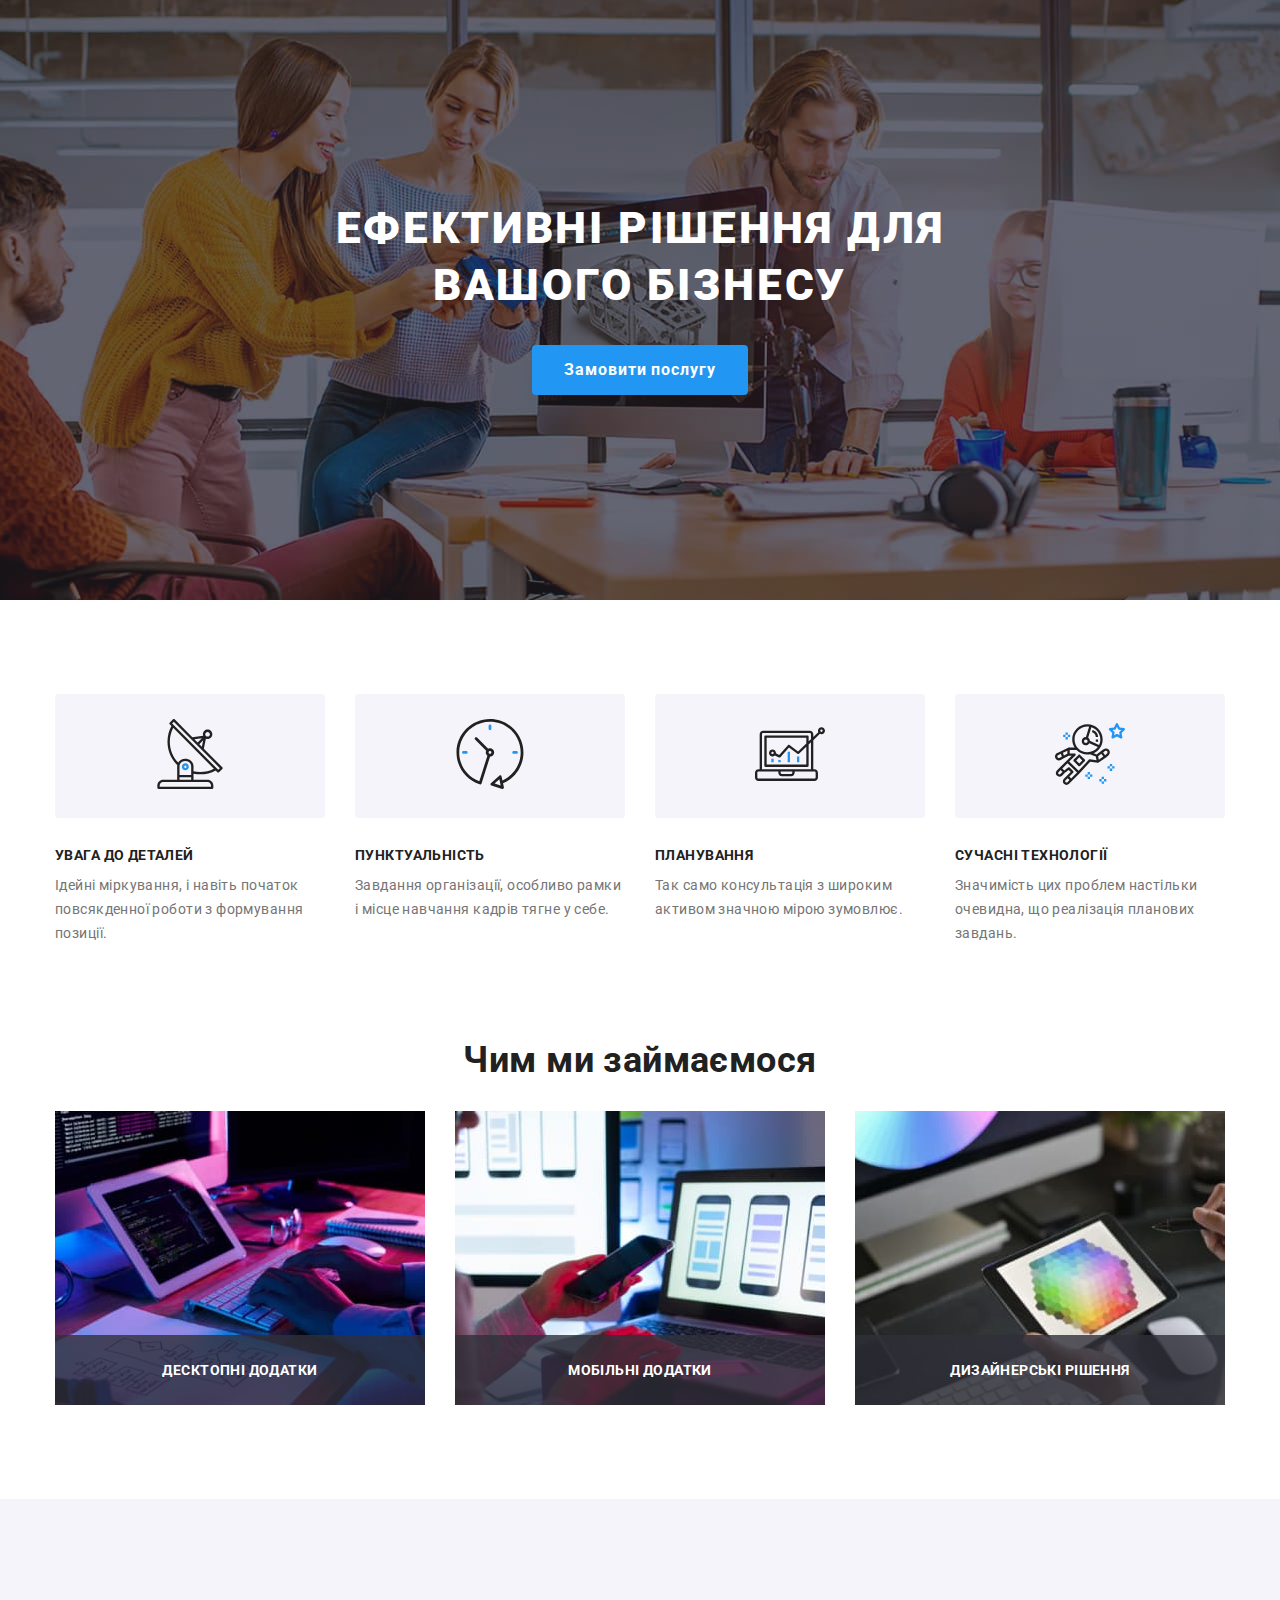
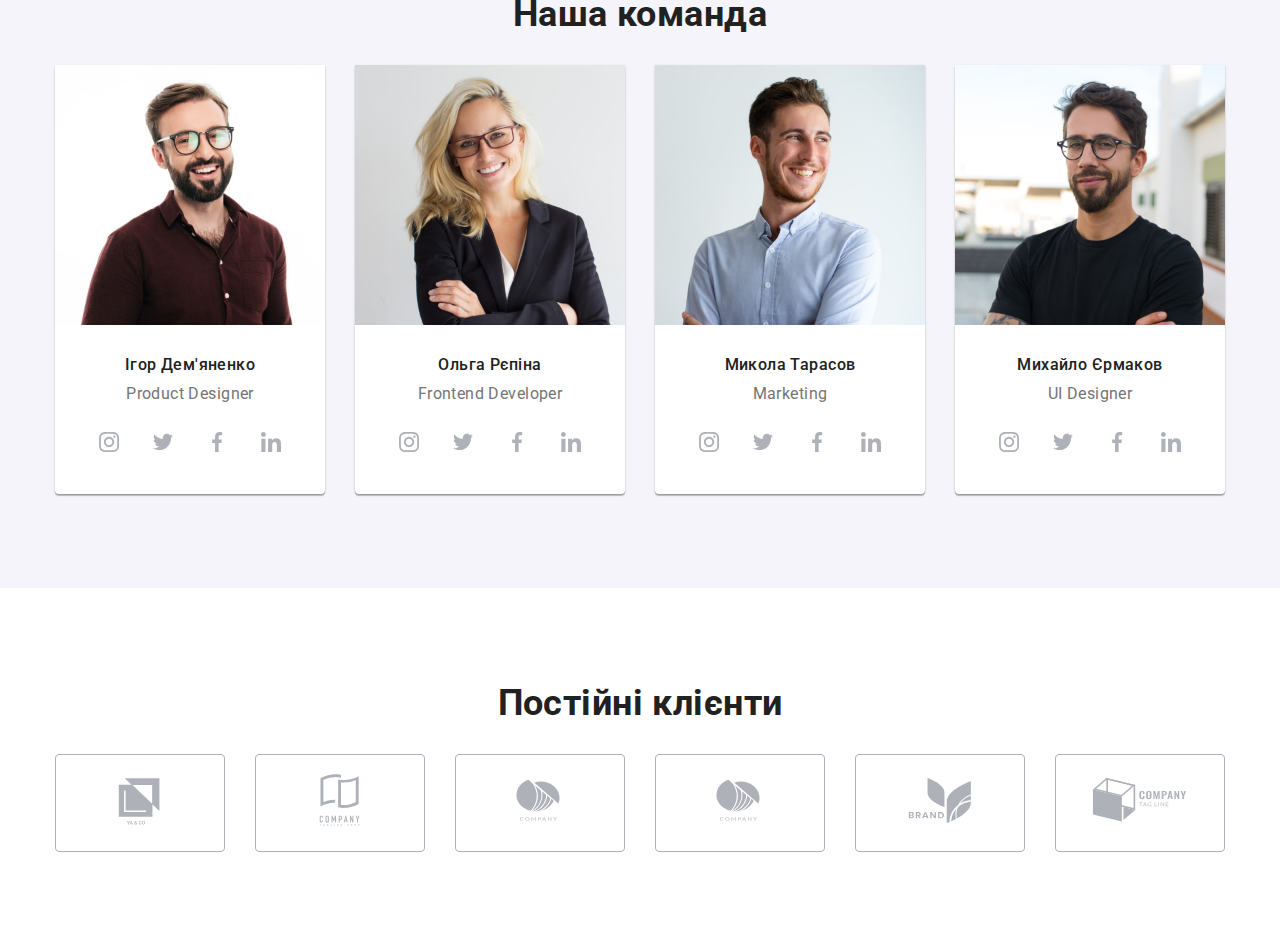
==== index.html @ 55f6d7ec "зробив секції головної сторінки" ====
<!DOCTYPE html>
<html lang="uk">
  <head>
    <link rel="shortcut icon" href="./images/WS.ico" type="image/x-icon" />
    <meta charset="UTF-8" />
    <meta http-equiv="X-UA-Compatible" content="IE=edge" />
    <meta name="viewport" content="width=device-width, initial-scale=1.0" />
    <title>Веб-Студія</title>
    <link rel="preconnect" href="https://fonts.googleapis.com" />
    <link rel="preconnect" href="https://fonts.gstatic.com" crossorigin />
    <link
      href="https://fonts.googleapis.com/css2?family=Raleway:wght@700&family=Roboto:wght@400;500;700;900&display=swap"
      rel="stylesheet"
    />
    <link
      rel="stylesheet"
      href="https://cdnjs.cloudflare.com/ajax/libs/modern-normalize/1.1.0/modern-normalize.min.css"
    />
    <link rel="stylesheet" href="./css/main.min.css" />
  </head>
  <body>
    <!-- Хедер -->
    <!-- <header class="header">
      <div class="container header-container">
        

        <nav class="navigation-wrap">
          <a href="./index.html" class="header__logo"
            >Web<span class="header__studio">Studio</span></a
          >

          <ul class="navigation">
            <li class="navigation__item">
              <a href="./index.html" class="navigation__link navigation__link--current">Студія</a>
            </li>
            <li class="navigation__item">
              <a href="./portfolio.html" class="navigation__link">Портфоліо</a>
            </li>
            <li class="navigation__item">
              <a href="#" class="navigation__link">Контакти</a>
            </li>
          </ul>
        </nav>
        <ul class="contacts">
          <li class="contacts__item">
            <a href="mailto:info@devstudio.com" class="contacts__link"
              ><svg class="contacts__icon" width="16px" height="12px">
                <use href="./images/icons.svg#mail"></use>
              </svg>
              info@devstudio.com</a
            >
          </li>
          <li class="contacts__item">
            <a href="tel:+380961111111" class="contacts__link"
              ><svg class="contacts__icon" width="10px" height="16px">
                <use href="./images/icons.svg#smartphone"></use></svg
              >+38 096 111 11 11</a
            >
          </li>
        </ul>
      </div>
    </header> -->
    <main>
      <!-- Головний герой -->
      <section class="hero">
        <div class="hero__background">
          <h1 class="hero__title">Ефективні рішення для вашого бізнесу</h1>
          <button data-modal-open type="button" class="button">Замовити послугу</button>
        </div>
      </section>
      <!-- особливості -->
      <section class="features section">
        <div class="container">
          <h2 class="visually-hidden">Особливості</h2>
          <ul class="flex features-list list">
            <li class="features-list__item">
              <div class="features-list__icon">
                <svg width="70px" height="70px">
                  <use href="./images/icons.svg#antenna"></use>
                </svg>
              </div>
              <h3 class="features-list__title">Увага до деталей</h3>
              <p class="features-list__text">
                Ідейні міркування, і навіть початок повсякденної роботи з формування позиції.
              </p>
            </li>
            <li class="features-list__item">
              <div class="features-list__icon">
                <svg width="70px" height="70px">
                  <use href="./images/icons.svg#clock"></use>
                </svg>
              </div>
              <h3 class="features-list__title">Пунктуальність</h3>
              <p class="features-list__text">
                Завдання організації, особливо рамки і місце навчання кадрів тягне у себе.
              </p>
            </li>
            <li class="features-list__item">
              <div class="features-list__icon">
                <svg width="70px" height="70px">
                  <use href="./images/icons.svg#diagram"></use>
                </svg>
              </div>
              <h3 class="features-list__title">Планування</h3>
              <p class="features-list__text">
                Так само консультація з широким активом значною мірою зумовлює.
              </p>
            </li>
            <li class="features-list__item">
              <div class="features-list__icon">
                <svg width="70px" height="70px">
                  <use href="./images/icons.svg#astronaut"></use>
                </svg>
              </div>
              <h3 class="features-list__title">Сучасні технології</h3>
              <p class="features-list__text">
                Значимість цих проблем настільки очевидна, що реалізація планових завдань.
              </p>
            </li>
          </ul>
        </div>
      </section>
      <!-- Чим ми займаємось -->
      <section class="projects section">
        <div class="container">
          <h2 class="title">Чим ми займаємося</h2>
          <ul class="flex projects__list">
            <li class="projects__item">
              <div class="projects__overlay">
                <img src="./images/box-1.jpg" alt="Фото десктопного додатку" width="370" />
                <h3 class="projects__specialty">Десктопні додатки</h3>
              </div>
            </li>
            <li class="projects__item">
              <div class="projects__overlay">
                <img src="./images/box-2.jpg" alt="Фото мобільного додатку" width="370" />
                <h3 class="projects__specialty">Мобільні додатки</h3>
              </div>
            </li>
            <li class="projects__item">
              <div class="projects__overlay">
                <img src="./images/box-3.jpg" alt="фото дизайнерского макету" width="370" />
                <h3 class="projects__specialty">Дизайнерські рішення</h3>
              </div>
            </li>
          </ul>
        </div>
      </section>
      <!-- Наша команда -->
      <section class="team section">
        <div class="container">
          <h2 class="title">Наша команда</h2>
          <ul class="flex team-list">
            <li class="team-list__item">
              <img src="./images/img-(1).jpg" alt="Ігор Дем'яненко" width="270" />
              <div class="team-member">
                <h3 class="team-member__name">Ігор Дем'яненко</h3>
                <p lang="en" class="team-member__career">Product Designer</p>
                <ul class="social-networks list">
                  <li class="social-networks__item">
                    <a
                      href="https://www.instagram.com/"
                      target="_blank"
                      rel="noopener noreferer nofollow"
                      class="social-network__link"
                      aria-label="Інстаграм"
                      ><svg width="20px" height="20px" class="social-network__icon">
                        <use href="./images/icons.svg#instagram"></use></svg
                    ></a>
                  </li>
                  <li class="social-networks__item">
                    <a
                      href="https://twitter.com/"
                      target="_blank"
                      rel="noopener noreferer nofollow"
                      class="social-network__link"
                      aria-label="Фейсбук"
                      ><svg width="20px" height="20px" class="social-network__icon">
                        <use href="./images/icons.svg#twitter"></use></svg
                    ></a>
                  </li>
                  <li class="social-networks__item">
                    <a
                      href="https://www.facebook.com/"
                      target="_blank"
                      rel="noopener noreferer nofollow"
                      class="social-network__link"
                      aria-label="Твітер"
                      ><svg width="20px" height="20px" class="social-network__icon">
                        <use href="./images/icons.svg#facebook"></use></svg
                    ></a>
                  </li>
                  <li class="social-networks__item">
                    <a
                      href="https://www.linkedin.com/"
                      target="_blank"
                      rel="noopener noreferer nofollow"
                      class="social-network__link"
                      aria-label="Лінкедін"
                      ><svg width="20px" height="20px" class="social-network__icon">
                        <use href="./images/icons.svg#linkedin"></use></svg
                    ></a>
                  </li>
                </ul>
              </div>
            </li>
            <li class="team-list__item">
              <img src="./images/img-(2).jpg" alt="Ольга Рєпіна" width="270" />
              <div class="team-member">
                <h3 class="team-member__name">Ольга Рєпіна</h3>
                <p lang="en" class="team-member__career">Frontend Developer</p>
                <ul class="social-networks list">
                  <li class="social-networks__item">
                    <a
                      href="https://www.instagram.com/"
                      target="_blank"
                      rel="noopener noreferer nofollow"
                      class="social-network__link"
                      aria-label="Інстаграм"
                      ><svg width="20px" height="20px" class="social-network__icon">
                        <use href="./images/icons.svg#instagram"></use></svg
                    ></a>
                  </li>
                  <li class="social-networks__item">
                    <a
                      href="https://twitter.com/"
                      target="_blank"
                      rel="noopener noreferer nofollow"
                      class="social-network__link"
                      aria-label="Фейсбук"
                      ><svg width="20px" height="20px" class="social-network__icon">
                        <use href="./images/icons.svg#twitter"></use></svg
                    ></a>
                  </li>
                  <li class="social-networks__item">
                    <a
                      href="https://www.facebook.com/"
                      target="_blank"
                      rel="noopener noreferer nofollow"
                      class="social-network__link"
                      aria-label="Твітер"
                      ><svg width="20px" height="20px" class="social-network__icon">
                        <use href="./images/icons.svg#facebook"></use></svg
                    ></a>
                  </li>
                  <li class="social-networks__item">
                    <a
                      href="https://www.linkedin.com/"
                      target="_blank"
                      rel="noopener noreferer nofollow"
                      class="social-network__link"
                      aria-label="Лінкедін"
                      ><svg width="20px" height="20px" class="social-network__icon">
                        <use href="./images/icons.svg#linkedin"></use></svg
                    ></a>
                  </li>
                </ul>
              </div>
            </li>
            <li class="team-list__item">
              <img src="./images/img-(3).jpg" alt="Микола Тарасов" width="270" />
              <div class="team-member">
                <h3 class="team-member__name">Микола Тарасов</h3>
                <p lang="en" class="team-member__career">Marketing</p>
                <ul class="social-networks list">
                  <li class="social-networks__item">
                    <a
                      href="https://www.instagram.com/"
                      target="_blank"
                      rel="noopener noreferer nofollow"
                      class="social-network__link"
                      aria-label="Інстаграм"
                      ><svg width="20px" height="20px" class="social-network__icon">
                        <use href="./images/icons.svg#instagram"></use></svg
                    ></a>
                  </li>
                  <li class="social-networks__item">
                    <a
                      href="https://twitter.com/"
                      target="_blank"
                      rel="noopener noreferer nofollow"
                      class="social-network__link"
                      aria-label="Фейсбук"
                      ><svg width="20px" height="20px" class="social-network__icon">
                        <use href="./images/icons.svg#twitter"></use></svg
                    ></a>
                  </li>
                  <li class="social-networks__item">
                    <a
                      href="https://www.facebook.com/"
                      target="_blank"
                      rel="noopener noreferer nofollow"
                      class="social-network__link"
                      aria-label="Твітер"
                      ><svg width="20px" height="20px" class="social-network__icon">
                        <use href="./images/icons.svg#facebook"></use></svg
                    ></a>
                  </li>
                  <li class="social-networks__item">
                    <a
                      href="https://www.linkedin.com/"
                      target="_blank"
                      rel="noopener noreferer nofollow"
                      class="social-network__link"
                      aria-label="Лінкедін"
                      ><svg width="20px" height="20px" class="social-network__icon">
                        <use href="./images/icons.svg#linkedin"></use></svg
                    ></a>
                  </li>
                </ul>
              </div>
            </li>

            <li class="team-list__item">
              <img src="./images/img-(4).jpg" alt="Михайло Єрмаков" width="270" />
              <div class="team-member">
                <h3 class="team-member__name">Михайло Єрмаков</h3>
                <p lang="en" class="team-member__career">UI Designer</p>
                <ul class="social-networks list">
                  <li class="social-networks__item">
                    <a
                      href="https://www.instagram.com/"
                      target="_blank"
                      rel="noopener noreferer nofollow"
                      class="social-network__link"
                      aria-label="Інстаграм"
                      ><svg width="20px" height="20px" class="social-network__icon">
                        <use href="./images/icons.svg#instagram"></use></svg
                    ></a>
                  </li>
                  <li class="social-networks__item">
                    <a
                      href="https://twitter.com/"
                      target="_blank"
                      rel="noopener noreferer nofollow"
                      class="social-network__link"
                      aria-label="Фейсбук"
                      ><svg width="20px" height="20px" class="social-network__icon">
                        <use href="./images/icons.svg#twitter"></use></svg
                    ></a>
                  </li>
                  <li class="social-networks__item">
                    <a
                      href="https://www.facebook.com/"
                      target="_blank"
                      rel="noopener noreferer nofollow"
                      class="social-network__link"
                      aria-label="Твітер"
                      ><svg width="20px" height="20px" class="social-network__icon">
                        <use href="./images/icons.svg#facebook"></use></svg
                    ></a>
                  </li>
                  <li class="social-networks__item">
                    <a
                      href="https://www.linkedin.com/"
                      target="_blank"
                      rel="noopener noreferer nofollow"
                      class="social-network__link"
                      aria-label="Лінкедін"
                      ><svg width="20px" height="20px" class="social-network__icon">
                        <use href="./images/icons.svg#linkedin"></use></svg
                    ></a>
                  </li>
                </ul>
              </div>
            </li>
          </ul>
        </div>
      </section>
      <!-- Секція наші клієнти -->
      <section class="clients section">
        <div class="container">
          <h2 class="title">Постійні клієнти</h2>
          <ul class="flex clients-list">
            <li class="clients__item">
              <a href="#" class="clients__link link" aria-label="Перший клієнт"
                ><svg width="106px" height="60px" class="clients__icon">
                  <use href="./images/icons.svg#client-1"></use></svg
              ></a>
            </li>
            <li class="clients__item">
              <a href="#" class="clients__link link" aria-label="Другий клієнт"
                ><svg width="106px" height="60px" class="clients__icon">
                  <use href="./images/icons.svg#client-2"></use></svg
              ></a>
            </li>
            <li class="clients__item">
              <a href="#" class="clients__link link" aria-label="Третій клієнт"
                ><svg width="106px" height="60px" class="clients__icon">
                  <use href="./images/icons.svg#client-3"></use></svg
              ></a>
            </li>
            <li class="clients__item">
              <a href="#" class="clients__link link" aria-label="Четвертий клієнт"
                ><svg width="106px" height="60px" class="clients__icon">
                  <use href="./images/icons.svg#client-4"></use></svg
              ></a>
            </li>
            <li class="clients__item">
              <a href="#" class="clients__link link" aria-label="Пятий клієнт"
                ><svg width="106px" height="60px" class="clients__icon">
                  <use href="./images/icons.svg#client-5"></use></svg
              ></a>
            </li>
            <li class="clients__item">
              <a href="#" class="clients__link link" aria-label="Шостий клієнт"
                ><svg width="106px" height="60px" class="clients__icon">
                  <use href="./images/icons.svg#client-6"></use></svg
              ></a>
            </li>
          </ul>
        </div>
      </section>
    </main>
    <!-- футер -->
    <!-- <footer class="footer">
      <div class="container footer-flex">
        <div class="footer-adress">
          <a href="./index.html" class="footer__logo"
            >Web<span class="footer__studio">Studio</span></a
          >

          <address>
            <ul class="list adress-list">
              <li class="adress-list__item">
                <a
                  href="https://goo.gl/maps/QG7MwGae88U18GsL8"
                  target="_blank"
                  rel="noopener noreferer nofollow"
                  class="adress-list__link adress-list__adress"
                  >м. Київ, пр-т Лесі Українки, 26
                </a>
              </li>
              <li class="adress-list__item">
                <a href="mailto:info@devstudio.com" class="adress-list__link">info@devstudio.com</a>
              </li>
              <li class="adress-list__item">
                <a href="tel:+380961111111" class="adress-list__link">+38 096 111 11 11</a>
              </li>
            </ul>
          </address>
        </div>
        <div class="footer-social-links">
          <h2 class="join">приєднуйтесь</h2>
          <ul class="social-networks list">
            <li class="social-networks__item footer-network">
              <a
                href="https://www.instagram.com/"
                target="_blank"
                rel="noopener noreferer nofollow"
                class="social-network__link social-network__link--footer"
                aria-label="Інстаграм"
                ><svg width="20px" height="20px" class="social-network__icon">
                  <use href="./images/icons.svg#instagram"></use></svg
              ></a>
            </li>
            <li class="social-networks__item footer-network">
              <a
                href="https://twitter.com/"
                target="_blank"
                rel="noopener noreferer nofollow"
                class="social-network__link social-network__link--footer"
                aria-label="Твітер"
                ><svg width="20px" height="20px" class="social-network__icon">
                  <use href="./images/icons.svg#twitter"></use></svg
              ></a>
            </li>
            <li class="social-networks__item footer-network">
              <a
                href="https://www.facebook.com/"
                target="_blank"
                rel="noopener noreferer nofollow"
                class="social-network__link social-network__link--footer"
                aria-label="Фейсбук"
                ><svg width="20px" height="20px" class="social-network__icon">
                  <use href="./images/icons.svg#facebook"></use></svg
              ></a>
            </li>
            <li class="social-networks__item footer-network">
              <a
                href="https://www.linkedin.com/"
                target="_blank"
                rel="noopener noreferer nofollow"
                class="social-network__link social-network__link--footer"
                aria-label="Лінкедін"
                ><svg width="20px" height="20px" class="social-network__icon">
                  <use href="./images/icons.svg#linkedin"></use></svg
              ></a>
            </li>
          </ul>
        </div>
        <div class="subscribe">
          <form>
            <div class="subsctibe__wrap">
              <label class="subscribe__label">
                <span class="subscribe__title">Підпишіться на розсилку</span>

                <input
                  class="subscribe__input"
                  type="email"
                  name="subscribe"
                  placeholder="E-mail"
                />
              </label>
              <button type="submit" class="subscribe__button">Підписатися</button>
            </div>
          </form>
        </div>
      </div>
    </footer> -->
    <!-- модальне вікно -->
    <div data-modal class="backdrop is-hidden">
      <div class="modal">
        <button data-modal-close class="modal-close">
          <svg width="18" height="18" class="modal-close__icon">
            <use href="./images/icons.svg#close"></use>
          </svg>
        </button>
        <form class="js-speaker-form form">
          <h2 class="form-title">Залиште свої дані, ми вам передзвонимо</h2>
          <div class="form-field">
            <input class="form-input" type="text" name="user-name" id="name" required />
            <label for="name" class="form-label">Ім'я</label>
            <svg width="18" height="18" class="form-icon">
              <use href="./images/icons.svg#user"></use>
            </svg>
          </div>

          <div class="form-field">
            <input class="form-input" type="tel" name="tel" id="tel" required />
            <label for="tel" class="form-label">Телефон</label>

            <svg class="form-icon" width="18" height="18">
              <use href="./images/icons.svg#phone"></use>
            </svg>
          </div>
          <div class="form-field">
            <input class="form-input" type="email" name="email" id="email" required />
            <label for="email" class="form-label">Пошта</label>
            <svg class="form-icon" width="18" height="18">
              <use href="./images/icons.svg#email"></use>
            </svg>
          </div>
          <div class="form-field">
            <textarea
              class="form-textarea"
              name="comment"
              id="comment"
              placeholder="Введіть текст"
            ></textarea>
            <label for="comment" class="form-label">Коментар</label>
          </div>
          <div class="policy-field">
            <label class="form-policy__label">
              <input
                class="form-checkbox"
                type="checkbox"
                name="policy"
                checked="checked"
                required
              />
              <span class="form-policy__icon"></span>
              <span class="form-policy__text">Погоджуюся з розсилкою та приймаю&nbsp;</span>

              <a class="form-policy__link" href="#">Умови договору</a>
            </label>
          </div>

          <button type="submit" class="form-button">Відправити</button>
        </form>
      </div>
    </div>
    <script src="./js/modal.js"></script>
    <script src="./js/body-padding.js"></script>
    <script src="./js/speaker-form.js"></script>
  </body>
</html>
---- css/main.min.css ----
:root{--main-bcg-color: #ffffff;--main-text-color: #757575;--title-color: #212121;--hero-title: #ffffff;--logo-web-color: #2196f3;--studio-header: #000000;--studio-footer: #ffffff;--button-text-color: #ffffff;--adress-text-color: #ffffff;--contacts-text-color: rgba(255, 255, 255, 0.6);--hero-bcg: #2f303a;--features-bcg: #f5f4fa;--progects-title-bgc-color: rgba(47, 48, 58, 0.8);--team-bcg: #f5f4fa;--hover-color: #2196f3;--button-bcg: #2196f3;--button-hover: #188ce8;--border-color: #ececec;--card-border: #eeeeee;--social-network-color: #afb1b8;--icons-color: #afb1b8;--default-transition: cubic-bezier(0.4, 0, 0.2, 1)}.portfolio,.filter,.adress-list,.clients-list,.social-networks,.contacts,.navigation,.flex{list-style:none;padding:0;margin:0}.portfolio__link,.adress-list__link,.footer__logo,.clients__link,.form-policy__link,.social-network__link,.contacts__link,.navigation__link,.header__logo{text-decoration:none}.footer__logo,.header__logo{font-family:"Raleway",sans-serif;font-weight:700;font-size:26px;color:var(--logo-web-color)}body{font-family:"Roboto",sans-serif;color:var(--main-text-color);font-size:14px;line-height:1.14;letter-spacing:.03em;background-color:var(--main-bcg-color)}img{display:block;max-width:100%;max-width:100%;height:auto;margin:0 auto}.visually-hidden{position:absolute;white-space:nowrap;width:1px;height:1px;overflow:hidden;border:0;padding:0;clip:rect(0 0 0 0);clip-path:inset(50%);margin:-1px}.flex{display:flex;flex-wrap:wrap}.title{margin-top:0;margin-bottom:30px;color:var(--title-color);font-size:28px;line-height:1.1785714286;text-align:center}@media screen and (min-width: 1200px){.title{font-size:36px;line-height:1.1666666667}}.section{padding-top:60px;padding-bottom:60px}@media screen and (min-width: 1200px){.section{padding-top:94px;padding-bottom:94px}}.container{width:100%;margin:0 auto;padding:0 15px}@media screen and (min-width: 480px){.container{width:480px}}@media screen and (min-width: 768px){.container{width:768px}}@media screen and (min-width: 1200px){.container{width:1200px}}.header{position:fixed;z-index:2;width:100%;top:0;left:0;background-color:var(--main-bcg-color);border-bottom:1px solid var(--border-color)}.header-container{display:flex;align-items:flex-start}.header__logo{padding-top:24px;padding-bottom:25px}.header__studio{color:var(--studio-header)}.navigation-wrap{display:flex}.navigation{display:flex;margin-left:92px}.navigation__item+.navigation__item{margin-left:50px}.navigation__link{display:block;padding-top:32px;padding-bottom:32px;padding-right:4px;padding-left:4px;font-weight:500;letter-spacing:.02em;color:var(--title-color);transition:color 250ms var(--default-transition)}.navigation__link:hover,.navigation__link:focus{color:var(--hover-color)}.navigation__link--current{position:relative}.navigation__link--current::after{position:absolute;content:"";bottom:-1px;left:0;width:100%;height:4px;background:var(--hover-color);border-radius:2px}.contacts{display:flex;align-items:center;margin-left:auto}.contacts__item+.contacts__item{margin-left:50px}.contacts__link{display:flex;padding-top:32px;padding-bottom:32px;align-items:center;font-weight:500;letter-spacing:.02em;color:var(--main-text-color);transition:color 250ms var(--default-transition)}.contacts__link:hover,.contacts__link:focus{color:var(--hover-color)}.contacts__icon{margin-right:10px;fill:currentColor}.button,.subscribe__button,.form-button{display:flex;display:inline-block;align-items:center;width:200px;height:50px;margin:0 auto;padding:0;border-radius:4px;border:0px;cursor:pointer;font-family:inherit;font-weight:700;font-size:16px;line-height:1.875;letter-spacing:.06em;background:var(--button-bcg);color:var(--button-text-color);transition:background-color 250ms var(--default-transition)}.button:hover,.subscribe__button:hover,.form-button:hover,.button:focus,.subscribe__button:focus,.form-button:focus{background-color:var(--button-hover)}@media screen and (min-width: 1200px){.button,.subscribe__button,.form-button{width:216px}}.social-networks{display:flex;align-items:center;justify-content:center}.social-networks__item{border-radius:50%}.social-networks__item+.social-networks__item{margin-left:10px}.social-network__link{display:block;width:44px;height:44px;padding:12px;border-radius:50%;color:var(--icons-color);transition:color 250ms var(--default-transition),background-color 250ms var(--default-transition)}.social-network__icon{fill:currentColor}.social-network__link:hover,.social-network__link:focus{color:var(--button-text-color);background-color:var(--hover-color)}.backdrop{position:fixed;top:0;left:0;width:100%;height:100%;z-index:2;background:linear-gradient(rgba(47, 48, 58, 0.4), rgba(47, 48, 58, 0.4));opacity:1;transition:opacity 1000ms var(--default-transition)}.backdrop.is-hidden{opacity:0;pointer-events:none}.backdrop.is-hidden .modal{opacity:0;transform:translate(-50%, -50%) scale(0.6) rotateY(180deg)}.modal{position:absolute;top:50%;left:50%;max-width:528px;width:100%;max-height:581px;height:100%;background-color:var(--main-bcg-color);box-shadow:0px 1px 3px rgba(0,0,0,.12),0px 1px 1px rgba(0,0,0,.14),0px 2px 1px rgba(0,0,0,.2);border-radius:4px;transform:translate(-50%, -50%) scale(1) rotateY(0);transition:opacity 2000ms var(--default-transition),transform 1000ms var(--default-transition)}.modal-close{position:absolute;cursor:pointer;top:8px;right:8px;width:30px;height:30px;padding:6px;display:flex;flex-direction:row;align-items:center;justify-content:center;background-color:var(--main-bcg-color);border:1px solid rgba(0,0,0,.1);border-radius:50%;transition:fill 250ms var(--default-transition),border-color 250ms var(--default-transition)}.modal-close:hover,.modal-close:focus{border-color:var(--hover-color);fill:var(--hover-color)}.modal-close__icon{margin-top:1px}.form{max-width:528px;width:100%;height:581px;background-color:#fff;margin-right:auto;margin-left:auto;padding:40px;border-radius:4px}.form-title{margin:0;margin-bottom:12px;font-weight:700;font-size:20px;line-height:1.15;text-align:center;letter-spacing:.03em;color:#212121}.form-field,.form-label{font-size:12px;line-height:1.1666666667;letter-spacing:.01em}.form-field{position:relative;display:flex;flex-direction:column-reverse;justify-content:flex-start;align-items:flex-start}.form-input{width:100%;height:40px;margin:0;padding:12px 42px;font-size:14px;outline:none;margin-top:4px;margin-bottom:10px;border:1px solid rgba(33,33,33,.2);border-radius:4px;transition:border-color 250ms var(--default-transition)}.form-textarea:focus,.form-input:focus{border:1px solid var(--hover-color)}.form-input:focus-within{border:1px solid var(--hover-color)}.form-input:focus~.form-icon{fill:var(--hover-color)}.form-icon{position:absolute;top:29px;left:12px;color:var(--title-color);fill:currentColor;transition:fill 250ms var(--default-transition)}.form-textarea{width:100%;height:120px;padding:12px 16px;margin-top:4px;margin-bottom:20px;resize:none;font-size:12px;line-height:1.1666666667;letter-spacing:.01em;outline:none;border:1px solid rgba(33,33,33,.2);border-radius:4px;transition:border-color 250ms var(--default-transition)}.form-textarea::-webkit-input-placeholder{margin:0;font-size:12px;line-height:1.1666666667;letter-spacing:.01em;color:rgba(117,117,117,.5)}.form-checkbox{appearance:none}.form-policy__text{font-size:14px;line-height:1.7142857143;letter-spacing:.03em}.form-policy__icon{display:inline-block;position:relative;top:2px;width:16px;height:15px;margin-right:7px;border-radius:2px;border:2px solid var(--title-color);transition:background-color 250ms var(--default-transition),border-color 250ms var(--default-transition),background-image 250ms var(--default-transition)}.form-checkbox:checked+.form-policy__icon{display:inline-block;width:16px;height:15px;border-color:var(--hover-color);background-color:var(--hover-color);background-image:url("../images/check.svg");background-size:contain;background-origin:border-box}.form-policy__link{font-size:14px;line-height:1.7142857143;letter-spacing:.03em;text-decoration-line:underline;color:#2196f3}.form-button{margin-top:30px;display:block;margin-right:auto;margin-left:auto;width:200px}.hero{text-align:center;background-color:var(--hero-bcg)}.hero__background{min-width:480px;width:100%;max-width:768px;height:400px;margin:0 auto;padding:118px 0;background-image:linear-gradient(rgba(47, 48, 58, 0.4), rgba(47, 48, 58, 0.4)),url("../images/bcg.jpg");background-size:cover;background-position:center;background-repeat:no-repeat}@media screen and (min-width: 768px){.hero__background{min-width:768px;max-width:1200px}}@media screen and (min-width: 1200px){.hero__background{min-width:1200px;max-width:1600px;height:600px;padding:200px 0}}.hero__title{max-width:360px;font-weight:900;font-size:26px;line-height:1.6153846154;letter-spacing:.06em;text-transform:uppercase;margin:0 auto;margin-bottom:30px;color:var(--hero-title)}@media screen and (min-width: 1200px){.hero__title{font-size:44px;line-height:1.3043478261;max-width:696px}}.features-list{gap:30px}.features-list__item{width:100%}@media screen and (min-width: 768px){.features-list__item{width:calc((100% - 30px)/2)}}@media screen and (min-width: 1200px){.features-list__item{width:calc((100% - 90px)/4)}}.features-list__icon{fill:var(--title-color);padding:25px 100px;margin-bottom:30px;background-color:var(--features-bcg);border-radius:4px}.features-list__title{margin-top:0;margin-bottom:10px;color:var(--title-color);font-size:14px;text-transform:uppercase}.features-list__text{margin-top:0;margin-bottom:0;line-height:1.7}.projects{padding-top:0;display:none}@media screen and (min-width: 1200px){.projects{display:block}}.projects__overlay{position:relative;z-index:1}.projects__specialty{position:absolute;left:0;bottom:0;width:100%;font-size:14px;line-height:1.1428571429;margin:0;padding:27px 0;text-align:center;letter-spacing:.03em;text-transform:uppercase;color:var(--hero-title);background-color:var(--progects-title-bgc-color)}.projects__item{width:calc((100% - 60px)/3)}.projects__item+.projects__item{margin-left:30px}.team{background-color:var(--team-bcg)}.team-list{gap:30px}.team-list__item{text-align:center;background-color:var(--main-bcg-color);box-shadow:0px 1px 3px rgba(0,0,0,.12),0px 1px 1px rgba(0,0,0,.14),0px 2px 1px rgba(0,0,0,.2);border-radius:0px 0px 4px 4px;width:100%}@media screen and (min-width: 768px){.team-list__item{width:calc((100% - 30px)/2)}}@media screen and (min-width: 1200px){.team-list__item{width:calc((100% - 90px)/4)}}.team-member{padding:30px 10px}.team-member__name{margin-top:0;margin-bottom:10px;color:var(--title-color);font-weight:500;font-size:16px;line-height:1.2}.team-member__career{font-size:16px;line-height:1.2;margin-top:0;margin-bottom:16px}.clients-list{justify-content:center;gap:30px}.clients-item{width:100%;width:calc((100% - 30px)/2)}@media screen and (min-width: 768px){.clients-item{width:calc((100% - 60px)/3)}}@media screen and (min-width: 1200px){.clients-item{width:calc((100% - 150px)/6)}}.clients__link{display:block;justify-content:center;width:100%;border:1px solid var(--icons-color);border-radius:4px;padding:16px 51px;transform:border-color 250ms var(--default-transition);color:var(--icons-color);transition:color 250ms var(--default-transition),border-color 250ms var(--default-transition)}@media screen and (min-width: 768px){.clients__link{padding:16px 59px}}@media screen and (min-width: 1200px){.clients__link{padding:16px 31px}}.clients__link:hover,.clients__link:focus{color:var(--hover-color);border-color:var(--hover-color)}.clients__icon{fill:currentColor}.footer{background-color:var(--hero-bcg);padding-top:60px;padding-bottom:60px}.footer-flex{display:flex;align-items:flex-start}.footer__logo{display:inline-block;margin-bottom:20px;margin-right:156px}.footer__studio{color:var(--studio-footer)}.adress-list{margin-right:70px;width:231px}.adress-list__item+.adress-list__item{margin-top:9px}.adress-list__link{display:inline-block;font-style:normal;line-height:1.7;color:var(--contacts-text-color);transition:color 250ms var(--default-transition)}.adress-list__link:hover,.adress-list__link:focus{color:var(--hover-color)}.adress-list__adress{color:var(--adress-text-color)}.social-network__link--footer{background-color:rgba(255,255,255,.1);color:var(--button-text-color);fill:var(--button-text-color)}.join{font-weight:700;font-size:14px;line-height:1.14;letter-spacing:.03em;text-transform:uppercase;color:var(--hero-title);margin-top:12px;margin-bottom:20px}.subscribe{flex-grow:2;margin-left:93px}.subscribe .subsctibe__wrap{display:flex;align-items:flex-end}.subscribe__label{display:flex;flex-direction:column}.subscribe__title{font-weight:700;font-size:14px;line-height:1.14;letter-spacing:.03em;text-transform:uppercase;color:var(--hero-title);margin-top:12px;margin-bottom:20px}.subscribe__input{width:358px;height:50px;margin:0;padding-top:15px;padding-bottom:15px;padding-left:16px;font-size:16px;line-height:1.25;letter-spacing:.03em;color:rgba(255,255,255,.6);outline:none;background-color:var(--hero-bcg);border:1px solid rgba(255,255,255,.3);border-radius:4px}.subscribe__input::-webkit-input-placeholder{font-size:16px;line-height:1.25;letter-spacing:.03em;color:rgba(255,255,255,.6)}.subscribe__button{position:relative;width:200px;margin-left:12px;padding-left:28px;text-align:left;box-shadow:0px 4px 4px rgba(0,0,0,.15)}.subscribe__button::after{position:absolute;content:"";right:28px;bottom:13px;width:24px;height:24px;margin-left:10px;background-image:url("../images/send.svg")}.filter{display:flex;justify-content:center;margin-bottom:50px;gap:8px}.button--small{width:100%;height:100%;padding:6px 22px;font-weight:500;font-size:16px;line-height:1.62;letter-spacing:.03em;color:var(--title-color);background-color:var(--team-bcg);box-shadow:0px 4px 4px rgba(0,0,0,.25),0px 1px 2px rgba(0,0,0,.08),0px 2px 2px rgba(0,0,0,.12);transition:color 250ms var(--default-transition),background-color 250ms var(--default-transition)}.button--small:hover,.button--small:focus{background-color:var(--hover-color);color:var(--button-text-color)}.portfolio{display:flex;flex-wrap:wrap}.portfolio__item{width:calc((100% - 60px)/3);margin-right:30px;margin-bottom:30px;transition:box-shadow 250ms var(--default-transition);border-radius:4px}.portfolio .porfolio__text{position:absolute;left:0;top:0;width:100%;height:100%;margin:0;padding:63px 24px;font-size:18px;line-height:1.5555555556;letter-spacing:.03em;transform:translateY(100%);color:var(--button-text-color);background-color:var(--hover-color);transition:transform 250ms var(--default-transition)}.portfolio-overlay{position:relative;overflow:hidden}.portfolio__item:hover{box-shadow:0px 1px 1px rgba(0,0,0,.12),0px 4px 4px rgba(0,0,0,.06),1px 4px 6px rgba(0,0,0,.16)}.portfolio__link:hover .porfolio__text,.portfolio__link:focus .porfolio__text{transform:translateY(0)}.portfolio__item:nth-child(3n){margin-right:0}.portfolio__item:nth-last-child(-n+3){margin-bottom:0}.card{padding:20px 24px;border:1px solid var(--card-border);border-top:none}.card__title{color:var(--title-color);font-size:18px;line-height:2;letter-spacing:.06em;text-align:start;margin-top:0;margin-bottom:4px}.card__category{font-size:16px;line-height:1.88;color:var(--main-text-color);margin-top:0;margin-bottom:0}/*# sourceMappingURL=main.min.css.map */
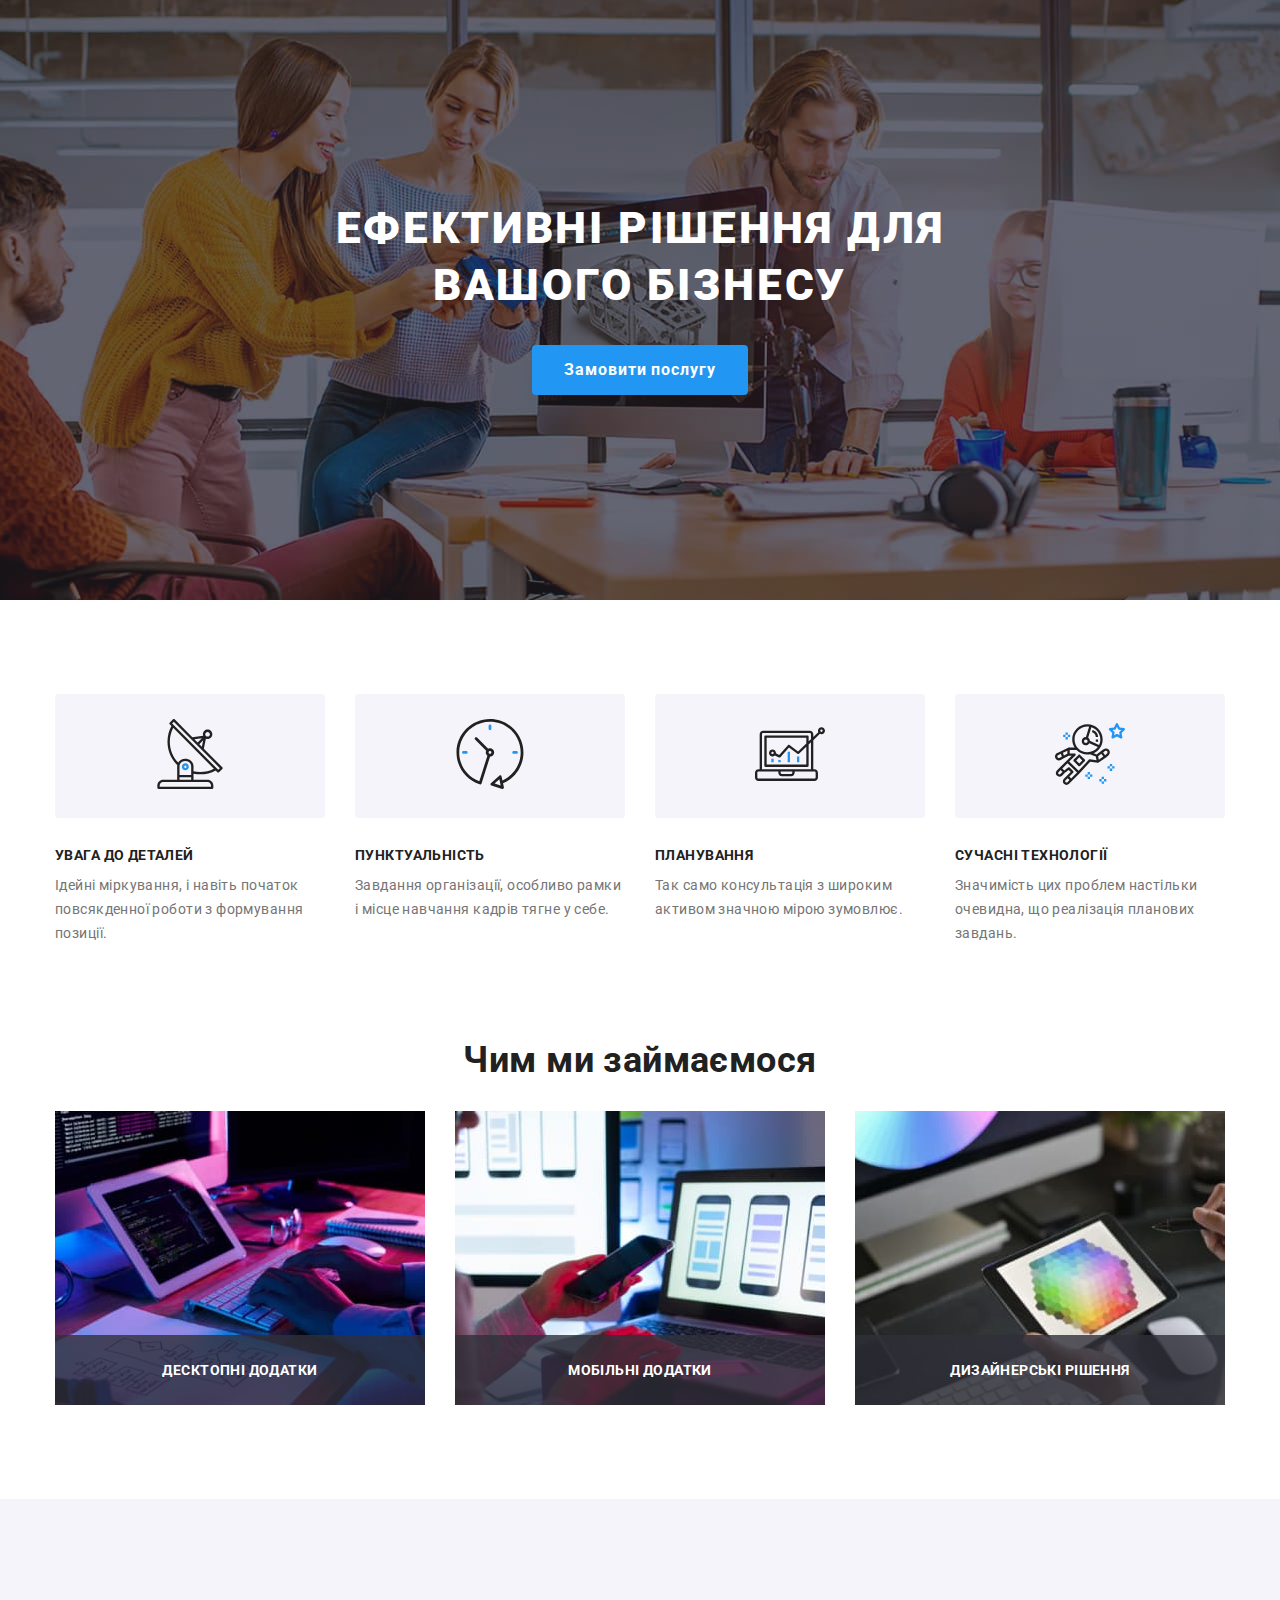
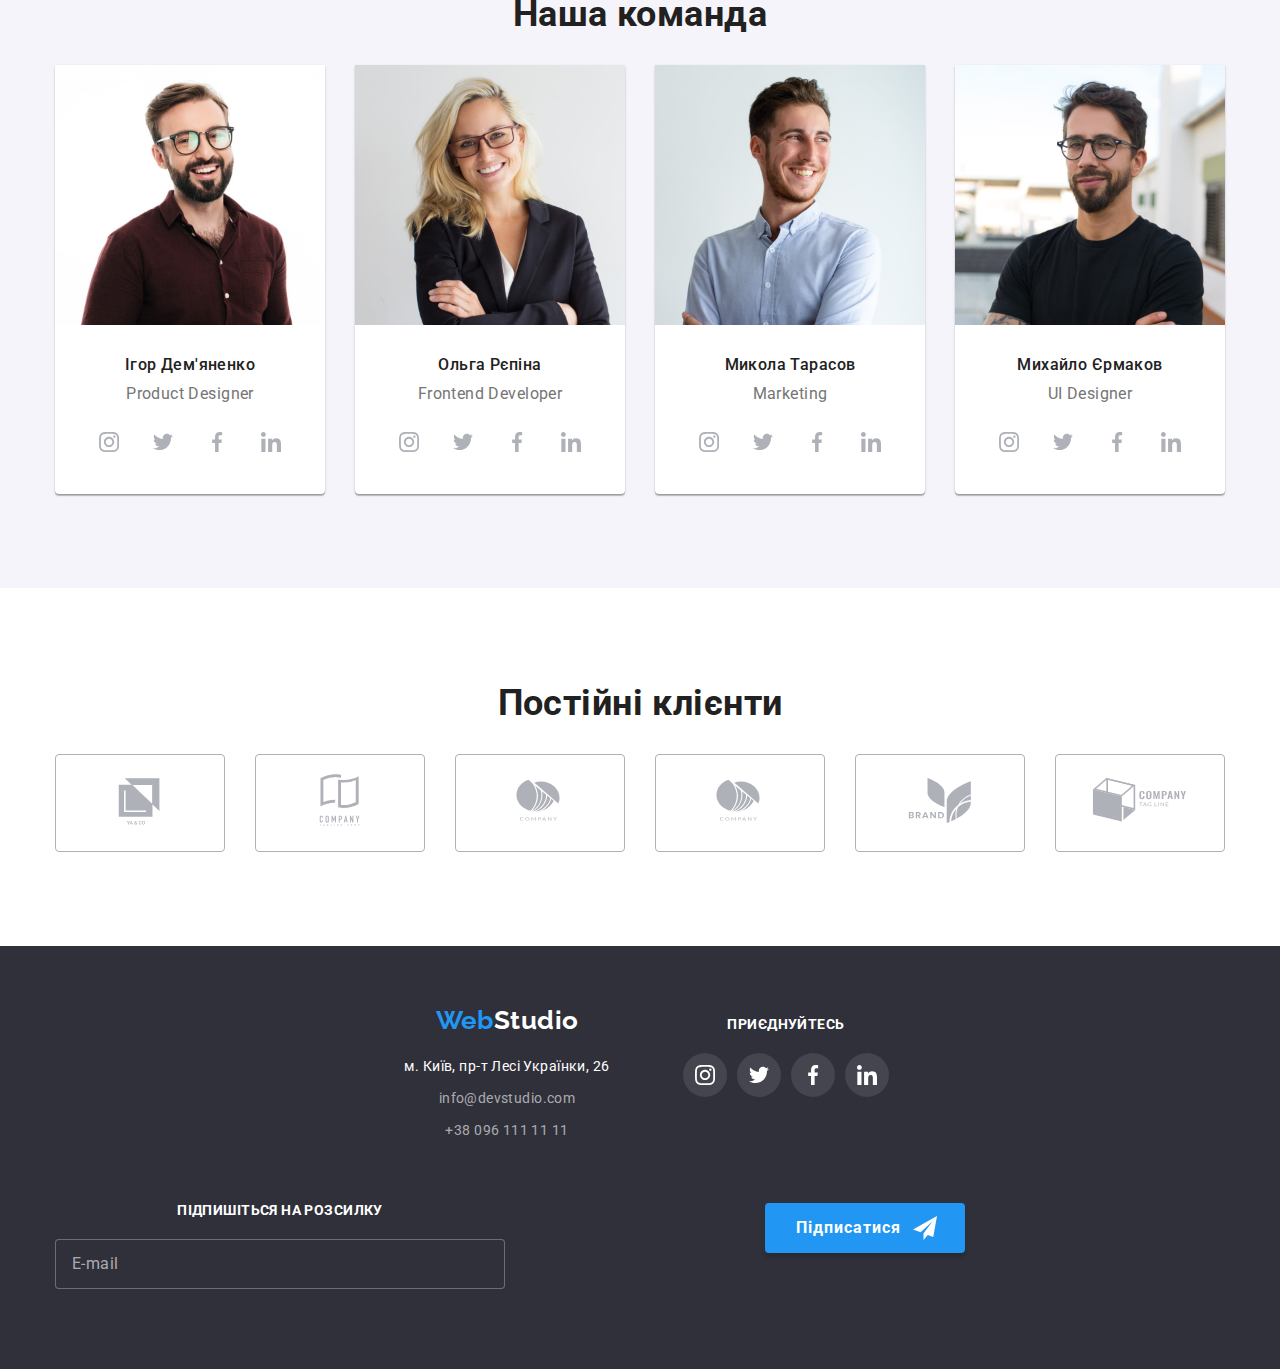
==== commit 42a8dd69: "зробив футер мобільної версії" ====
--- a/index.html
+++ b/index.html
@@ -413,8 +413,8 @@
       </section>
     </main>
     <!-- футер -->
-    <!-- <footer class="footer">
-      <div class="container footer-flex">
+    <footer class="footer">
+      <div class="flex container footer-flex">
         <div class="footer-adress">
           <a href="./index.html" class="footer__logo"
             >Web<span class="footer__studio">Studio</span></a
@@ -491,7 +491,7 @@
         </div>
         <div class="subscribe">
           <form>
-            <div class="subsctibe__wrap">
+            <div class="flex subsctibe__wrap">
               <label class="subscribe__label">
                 <span class="subscribe__title">Підпишіться на розсилку</span>
 
@@ -507,7 +507,7 @@
           </form>
         </div>
       </div>
-    </footer> -->
+    </footer>
     <!-- модальне вікно -->
     <div data-modal class="backdrop is-hidden">
       <div class="modal">
--- a/css/main.min.css
+++ b/css/main.min.css
@@ -1 +1 @@
-:root{--main-bcg-color: #ffffff;--main-text-color: #757575;--title-color: #212121;--hero-title: #ffffff;--logo-web-color: #2196f3;--studio-header: #000000;--studio-footer: #ffffff;--button-text-color: #ffffff;--adress-text-color: #ffffff;--contacts-text-color: rgba(255, 255, 255, 0.6);--hero-bcg: #2f303a;--features-bcg: #f5f4fa;--progects-title-bgc-color: rgba(47, 48, 58, 0.8);--team-bcg: #f5f4fa;--hover-color: #2196f3;--button-bcg: #2196f3;--button-hover: #188ce8;--border-color: #ececec;--card-border: #eeeeee;--social-network-color: #afb1b8;--icons-color: #afb1b8;--default-transition: cubic-bezier(0.4, 0, 0.2, 1)}.portfolio,.filter,.adress-list,.clients-list,.social-networks,.contacts,.navigation,.flex{list-style:none;padding:0;margin:0}.portfolio__link,.adress-list__link,.footer__logo,.clients__link,.form-policy__link,.social-network__link,.contacts__link,.navigation__link,.header__logo{text-decoration:none}.footer__logo,.header__logo{font-family:"Raleway",sans-serif;font-weight:700;font-size:26px;color:var(--logo-web-color)}body{font-family:"Roboto",sans-serif;color:var(--main-text-color);font-size:14px;line-height:1.14;letter-spacing:.03em;background-color:var(--main-bcg-color)}img{display:block;max-width:100%;max-width:100%;height:auto;margin:0 auto}.visually-hidden{position:absolute;white-space:nowrap;width:1px;height:1px;overflow:hidden;border:0;padding:0;clip:rect(0 0 0 0);clip-path:inset(50%);margin:-1px}.flex{display:flex;flex-wrap:wrap}.title{margin-top:0;margin-bottom:30px;color:var(--title-color);font-size:28px;line-height:1.1785714286;text-align:center}@media screen and (min-width: 1200px){.title{font-size:36px;line-height:1.1666666667}}.section{padding-top:60px;padding-bottom:60px}@media screen and (min-width: 1200px){.section{padding-top:94px;padding-bottom:94px}}.container{width:100%;margin:0 auto;padding:0 15px}@media screen and (min-width: 480px){.container{width:480px}}@media screen and (min-width: 768px){.container{width:768px}}@media screen and (min-width: 1200px){.container{width:1200px}}.header{position:fixed;z-index:2;width:100%;top:0;left:0;background-color:var(--main-bcg-color);border-bottom:1px solid var(--border-color)}.header-container{display:flex;align-items:flex-start}.header__logo{padding-top:24px;padding-bottom:25px}.header__studio{color:var(--studio-header)}.navigation-wrap{display:flex}.navigation{display:flex;margin-left:92px}.navigation__item+.navigation__item{margin-left:50px}.navigation__link{display:block;padding-top:32px;padding-bottom:32px;padding-right:4px;padding-left:4px;font-weight:500;letter-spacing:.02em;color:var(--title-color);transition:color 250ms var(--default-transition)}.navigation__link:hover,.navigation__link:focus{color:var(--hover-color)}.navigation__link--current{position:relative}.navigation__link--current::after{position:absolute;content:"";bottom:-1px;left:0;width:100%;height:4px;background:var(--hover-color);border-radius:2px}.contacts{display:flex;align-items:center;margin-left:auto}.contacts__item+.contacts__item{margin-left:50px}.contacts__link{display:flex;padding-top:32px;padding-bottom:32px;align-items:center;font-weight:500;letter-spacing:.02em;color:var(--main-text-color);transition:color 250ms var(--default-transition)}.contacts__link:hover,.contacts__link:focus{color:var(--hover-color)}.contacts__icon{margin-right:10px;fill:currentColor}.button,.subscribe__button,.form-button{display:flex;display:inline-block;align-items:center;width:200px;height:50px;margin:0 auto;padding:0;border-radius:4px;border:0px;cursor:pointer;font-family:inherit;font-weight:700;font-size:16px;line-height:1.875;letter-spacing:.06em;background:var(--button-bcg);color:var(--button-text-color);transition:background-color 250ms var(--default-transition)}.button:hover,.subscribe__button:hover,.form-button:hover,.button:focus,.subscribe__button:focus,.form-button:focus{background-color:var(--button-hover)}@media screen and (min-width: 1200px){.button,.subscribe__button,.form-button{width:216px}}.social-networks{display:flex;align-items:center;justify-content:center}.social-networks__item{border-radius:50%}.social-networks__item+.social-networks__item{margin-left:10px}.social-network__link{display:block;width:44px;height:44px;padding:12px;border-radius:50%;color:var(--icons-color);transition:color 250ms var(--default-transition),background-color 250ms var(--default-transition)}.social-network__icon{fill:currentColor}.social-network__link:hover,.social-network__link:focus{color:var(--button-text-color);background-color:var(--hover-color)}.backdrop{position:fixed;top:0;left:0;width:100%;height:100%;z-index:2;background:linear-gradient(rgba(47, 48, 58, 0.4), rgba(47, 48, 58, 0.4));opacity:1;transition:opacity 1000ms var(--default-transition)}.backdrop.is-hidden{opacity:0;pointer-events:none}.backdrop.is-hidden .modal{opacity:0;transform:translate(-50%, -50%) scale(0.6) rotateY(180deg)}.modal{position:absolute;top:50%;left:50%;max-width:528px;width:100%;max-height:581px;height:100%;background-color:var(--main-bcg-color);box-shadow:0px 1px 3px rgba(0,0,0,.12),0px 1px 1px rgba(0,0,0,.14),0px 2px 1px rgba(0,0,0,.2);border-radius:4px;transform:translate(-50%, -50%) scale(1) rotateY(0);transition:opacity 2000ms var(--default-transition),transform 1000ms var(--default-transition)}.modal-close{position:absolute;cursor:pointer;top:8px;right:8px;width:30px;height:30px;padding:6px;display:flex;flex-direction:row;align-items:center;justify-content:center;background-color:var(--main-bcg-color);border:1px solid rgba(0,0,0,.1);border-radius:50%;transition:fill 250ms var(--default-transition),border-color 250ms var(--default-transition)}.modal-close:hover,.modal-close:focus{border-color:var(--hover-color);fill:var(--hover-color)}.modal-close__icon{margin-top:1px}.form{max-width:528px;width:100%;height:581px;background-color:#fff;margin-right:auto;margin-left:auto;padding:40px;border-radius:4px}.form-title{margin:0;margin-bottom:12px;font-weight:700;font-size:20px;line-height:1.15;text-align:center;letter-spacing:.03em;color:#212121}.form-field,.form-label{font-size:12px;line-height:1.1666666667;letter-spacing:.01em}.form-field{position:relative;display:flex;flex-direction:column-reverse;justify-content:flex-start;align-items:flex-start}.form-input{width:100%;height:40px;margin:0;padding:12px 42px;font-size:14px;outline:none;margin-top:4px;margin-bottom:10px;border:1px solid rgba(33,33,33,.2);border-radius:4px;transition:border-color 250ms var(--default-transition)}.form-textarea:focus,.form-input:focus{border:1px solid var(--hover-color)}.form-input:focus-within{border:1px solid var(--hover-color)}.form-input:focus~.form-icon{fill:var(--hover-color)}.form-icon{position:absolute;top:29px;left:12px;color:var(--title-color);fill:currentColor;transition:fill 250ms var(--default-transition)}.form-textarea{width:100%;height:120px;padding:12px 16px;margin-top:4px;margin-bottom:20px;resize:none;font-size:12px;line-height:1.1666666667;letter-spacing:.01em;outline:none;border:1px solid rgba(33,33,33,.2);border-radius:4px;transition:border-color 250ms var(--default-transition)}.form-textarea::-webkit-input-placeholder{margin:0;font-size:12px;line-height:1.1666666667;letter-spacing:.01em;color:rgba(117,117,117,.5)}.form-checkbox{appearance:none}.form-policy__text{font-size:14px;line-height:1.7142857143;letter-spacing:.03em}.form-policy__icon{display:inline-block;position:relative;top:2px;width:16px;height:15px;margin-right:7px;border-radius:2px;border:2px solid var(--title-color);transition:background-color 250ms var(--default-transition),border-color 250ms var(--default-transition),background-image 250ms var(--default-transition)}.form-checkbox:checked+.form-policy__icon{display:inline-block;width:16px;height:15px;border-color:var(--hover-color);background-color:var(--hover-color);background-image:url("../images/check.svg");background-size:contain;background-origin:border-box}.form-policy__link{font-size:14px;line-height:1.7142857143;letter-spacing:.03em;text-decoration-line:underline;color:#2196f3}.form-button{margin-top:30px;display:block;margin-right:auto;margin-left:auto;width:200px}.hero{text-align:center;background-color:var(--hero-bcg)}.hero__background{min-width:480px;width:100%;max-width:768px;height:400px;margin:0 auto;padding:118px 0;background-image:linear-gradient(rgba(47, 48, 58, 0.4), rgba(47, 48, 58, 0.4)),url("../images/bcg.jpg");background-size:cover;background-position:center;background-repeat:no-repeat}@media screen and (min-width: 768px){.hero__background{min-width:768px;max-width:1200px}}@media screen and (min-width: 1200px){.hero__background{min-width:1200px;max-width:1600px;height:600px;padding:200px 0}}.hero__title{max-width:360px;font-weight:900;font-size:26px;line-height:1.6153846154;letter-spacing:.06em;text-transform:uppercase;margin:0 auto;margin-bottom:30px;color:var(--hero-title)}@media screen and (min-width: 1200px){.hero__title{font-size:44px;line-height:1.3043478261;max-width:696px}}.features-list{gap:30px}.features-list__item{width:100%}@media screen and (min-width: 768px){.features-list__item{width:calc((100% - 30px)/2)}}@media screen and (min-width: 1200px){.features-list__item{width:calc((100% - 90px)/4)}}.features-list__icon{fill:var(--title-color);padding:25px 100px;margin-bottom:30px;background-color:var(--features-bcg);border-radius:4px}.features-list__title{margin-top:0;margin-bottom:10px;color:var(--title-color);font-size:14px;text-transform:uppercase}.features-list__text{margin-top:0;margin-bottom:0;line-height:1.7}.projects{padding-top:0;display:none}@media screen and (min-width: 1200px){.projects{display:block}}.projects__overlay{position:relative;z-index:1}.projects__specialty{position:absolute;left:0;bottom:0;width:100%;font-size:14px;line-height:1.1428571429;margin:0;padding:27px 0;text-align:center;letter-spacing:.03em;text-transform:uppercase;color:var(--hero-title);background-color:var(--progects-title-bgc-color)}.projects__item{width:calc((100% - 60px)/3)}.projects__item+.projects__item{margin-left:30px}.team{background-color:var(--team-bcg)}.team-list{gap:30px}.team-list__item{text-align:center;background-color:var(--main-bcg-color);box-shadow:0px 1px 3px rgba(0,0,0,.12),0px 1px 1px rgba(0,0,0,.14),0px 2px 1px rgba(0,0,0,.2);border-radius:0px 0px 4px 4px;width:100%}@media screen and (min-width: 768px){.team-list__item{width:calc((100% - 30px)/2)}}@media screen and (min-width: 1200px){.team-list__item{width:calc((100% - 90px)/4)}}.team-member{padding:30px 10px}.team-member__name{margin-top:0;margin-bottom:10px;color:var(--title-color);font-weight:500;font-size:16px;line-height:1.2}.team-member__career{font-size:16px;line-height:1.2;margin-top:0;margin-bottom:16px}.clients-list{justify-content:center;gap:30px}.clients-item{width:100%;width:calc((100% - 30px)/2)}@media screen and (min-width: 768px){.clients-item{width:calc((100% - 60px)/3)}}@media screen and (min-width: 1200px){.clients-item{width:calc((100% - 150px)/6)}}.clients__link{display:block;justify-content:center;width:100%;border:1px solid var(--icons-color);border-radius:4px;padding:16px 51px;transform:border-color 250ms var(--default-transition);color:var(--icons-color);transition:color 250ms var(--default-transition),border-color 250ms var(--default-transition)}@media screen and (min-width: 768px){.clients__link{padding:16px 59px}}@media screen and (min-width: 1200px){.clients__link{padding:16px 31px}}.clients__link:hover,.clients__link:focus{color:var(--hover-color);border-color:var(--hover-color)}.clients__icon{fill:currentColor}.footer{background-color:var(--hero-bcg);padding-top:60px;padding-bottom:60px}.footer-flex{display:flex;align-items:flex-start}.footer__logo{display:inline-block;margin-bottom:20px;margin-right:156px}.footer__studio{color:var(--studio-footer)}.adress-list{margin-right:70px;width:231px}.adress-list__item+.adress-list__item{margin-top:9px}.adress-list__link{display:inline-block;font-style:normal;line-height:1.7;color:var(--contacts-text-color);transition:color 250ms var(--default-transition)}.adress-list__link:hover,.adress-list__link:focus{color:var(--hover-color)}.adress-list__adress{color:var(--adress-text-color)}.social-network__link--footer{background-color:rgba(255,255,255,.1);color:var(--button-text-color);fill:var(--button-text-color)}.join{font-weight:700;font-size:14px;line-height:1.14;letter-spacing:.03em;text-transform:uppercase;color:var(--hero-title);margin-top:12px;margin-bottom:20px}.subscribe{flex-grow:2;margin-left:93px}.subscribe .subsctibe__wrap{display:flex;align-items:flex-end}.subscribe__label{display:flex;flex-direction:column}.subscribe__title{font-weight:700;font-size:14px;line-height:1.14;letter-spacing:.03em;text-transform:uppercase;color:var(--hero-title);margin-top:12px;margin-bottom:20px}.subscribe__input{width:358px;height:50px;margin:0;padding-top:15px;padding-bottom:15px;padding-left:16px;font-size:16px;line-height:1.25;letter-spacing:.03em;color:rgba(255,255,255,.6);outline:none;background-color:var(--hero-bcg);border:1px solid rgba(255,255,255,.3);border-radius:4px}.subscribe__input::-webkit-input-placeholder{font-size:16px;line-height:1.25;letter-spacing:.03em;color:rgba(255,255,255,.6)}.subscribe__button{position:relative;width:200px;margin-left:12px;padding-left:28px;text-align:left;box-shadow:0px 4px 4px rgba(0,0,0,.15)}.subscribe__button::after{position:absolute;content:"";right:28px;bottom:13px;width:24px;height:24px;margin-left:10px;background-image:url("../images/send.svg")}.filter{display:flex;justify-content:center;margin-bottom:50px;gap:8px}.button--small{width:100%;height:100%;padding:6px 22px;font-weight:500;font-size:16px;line-height:1.62;letter-spacing:.03em;color:var(--title-color);background-color:var(--team-bcg);box-shadow:0px 4px 4px rgba(0,0,0,.25),0px 1px 2px rgba(0,0,0,.08),0px 2px 2px rgba(0,0,0,.12);transition:color 250ms var(--default-transition),background-color 250ms var(--default-transition)}.button--small:hover,.button--small:focus{background-color:var(--hover-color);color:var(--button-text-color)}.portfolio{display:flex;flex-wrap:wrap}.portfolio__item{width:calc((100% - 60px)/3);margin-right:30px;margin-bottom:30px;transition:box-shadow 250ms var(--default-transition);border-radius:4px}.portfolio .porfolio__text{position:absolute;left:0;top:0;width:100%;height:100%;margin:0;padding:63px 24px;font-size:18px;line-height:1.5555555556;letter-spacing:.03em;transform:translateY(100%);color:var(--button-text-color);background-color:var(--hover-color);transition:transform 250ms var(--default-transition)}.portfolio-overlay{position:relative;overflow:hidden}.portfolio__item:hover{box-shadow:0px 1px 1px rgba(0,0,0,.12),0px 4px 4px rgba(0,0,0,.06),1px 4px 6px rgba(0,0,0,.16)}.portfolio__link:hover .porfolio__text,.portfolio__link:focus .porfolio__text{transform:translateY(0)}.portfolio__item:nth-child(3n){margin-right:0}.portfolio__item:nth-last-child(-n+3){margin-bottom:0}.card{padding:20px 24px;border:1px solid var(--card-border);border-top:none}.card__title{color:var(--title-color);font-size:18px;line-height:2;letter-spacing:.06em;text-align:start;margin-top:0;margin-bottom:4px}.card__category{font-size:16px;line-height:1.88;color:var(--main-text-color);margin-top:0;margin-bottom:0}/*# sourceMappingURL=main.min.css.map */+:root{--main-bcg-color: #ffffff;--main-text-color: #757575;--title-color: #212121;--hero-title: #ffffff;--logo-web-color: #2196f3;--studio-header: #000000;--studio-footer: #ffffff;--button-text-color: #ffffff;--adress-text-color: #ffffff;--contacts-text-color: rgba(255, 255, 255, 0.6);--hero-bcg: #2f303a;--features-bcg: #f5f4fa;--progects-title-bgc-color: rgba(47, 48, 58, 0.8);--team-bcg: #f5f4fa;--hover-color: #2196f3;--button-bcg: #2196f3;--button-hover: #188ce8;--border-color: #ececec;--card-border: #eeeeee;--social-network-color: #afb1b8;--icons-color: #afb1b8;--default-transition: cubic-bezier(0.4, 0, 0.2, 1)}.portfolio,.filter,.adress-list,.clients-list,.social-networks,.contacts,.navigation,.flex{list-style:none;padding:0;margin:0}.portfolio__link,.adress-list__link,.footer__logo,.clients__link,.form-policy__link,.social-network__link,.contacts__link,.navigation__link,.header__logo{text-decoration:none}.footer__logo,.header__logo{font-family:"Raleway",sans-serif;font-weight:700;font-size:26px;color:var(--logo-web-color)}body{font-family:"Roboto",sans-serif;color:var(--main-text-color);font-size:14px;line-height:1.14;letter-spacing:.03em;background-color:var(--main-bcg-color)}img{display:block;max-width:100%;max-width:100%;height:auto;margin:0 auto}.visually-hidden{position:absolute;white-space:nowrap;width:1px;height:1px;overflow:hidden;border:0;padding:0;clip:rect(0 0 0 0);clip-path:inset(50%);margin:-1px}.flex{display:flex;flex-wrap:wrap}.title{margin-top:0;margin-bottom:30px;color:var(--title-color);font-size:28px;line-height:1.1785714286;text-align:center}@media screen and (min-width: 1200px){.title{font-size:36px;line-height:1.1666666667}}.section{padding-top:60px;padding-bottom:60px}@media screen and (min-width: 1200px){.section{padding-top:94px;padding-bottom:94px}}.container{width:100%;margin:0 auto;padding:0 15px}@media screen and (min-width: 480px){.container{width:480px}}@media screen and (min-width: 768px){.container{width:768px}}@media screen and (min-width: 1200px){.container{width:1200px}}.header{position:fixed;z-index:2;width:100%;top:0;left:0;background-color:var(--main-bcg-color);border-bottom:1px solid var(--border-color)}.header-container{display:flex;align-items:flex-start}.header__logo{padding-top:24px;padding-bottom:25px}.header__studio{color:var(--studio-header)}.navigation-wrap{display:flex}.navigation{display:flex;margin-left:92px}.navigation__item+.navigation__item{margin-left:50px}.navigation__link{display:block;padding-top:32px;padding-bottom:32px;padding-right:4px;padding-left:4px;font-weight:500;letter-spacing:.02em;color:var(--title-color);transition:color 250ms var(--default-transition)}.navigation__link:hover,.navigation__link:focus{color:var(--hover-color)}.navigation__link--current{position:relative}.navigation__link--current::after{position:absolute;content:"";bottom:-1px;left:0;width:100%;height:4px;background:var(--hover-color);border-radius:2px}.contacts{display:flex;align-items:center;margin-left:auto}.contacts__item+.contacts__item{margin-left:50px}.contacts__link{display:flex;padding-top:32px;padding-bottom:32px;align-items:center;font-weight:500;letter-spacing:.02em;color:var(--main-text-color);transition:color 250ms var(--default-transition)}.contacts__link:hover,.contacts__link:focus{color:var(--hover-color)}.contacts__icon{margin-right:10px;fill:currentColor}.button,.subscribe__button,.form-button{display:flex;display:inline-block;align-items:center;width:200px;height:50px;margin:0 auto;padding:0;border-radius:4px;border:0px;cursor:pointer;font-family:inherit;font-weight:700;font-size:16px;line-height:1.875;letter-spacing:.06em;background:var(--button-bcg);color:var(--button-text-color);transition:background-color 250ms var(--default-transition)}.button:hover,.subscribe__button:hover,.form-button:hover,.button:focus,.subscribe__button:focus,.form-button:focus{background-color:var(--button-hover)}@media screen and (min-width: 1200px){.button,.subscribe__button,.form-button{width:216px}}.social-networks{display:flex;align-items:center;justify-content:center}.social-networks__item{border-radius:50%}.social-networks__item+.social-networks__item{margin-left:10px}.social-network__link{display:block;width:44px;height:44px;padding:12px;border-radius:50%;color:var(--icons-color);transition:color 250ms var(--default-transition),background-color 250ms var(--default-transition)}.social-network__icon{fill:currentColor}.social-network__link:hover,.social-network__link:focus{color:var(--button-text-color);background-color:var(--hover-color)}.backdrop{position:fixed;top:0;left:0;width:100%;height:100%;z-index:2;background:linear-gradient(rgba(47, 48, 58, 0.4), rgba(47, 48, 58, 0.4));opacity:1;transition:opacity 1000ms var(--default-transition)}.backdrop.is-hidden{opacity:0;pointer-events:none}.backdrop.is-hidden .modal{opacity:0;transform:translate(-50%, -50%) scale(0.6) rotateY(180deg)}.modal{position:absolute;top:50%;left:50%;max-width:528px;width:100%;max-height:581px;height:100%;background-color:var(--main-bcg-color);box-shadow:0px 1px 3px rgba(0,0,0,.12),0px 1px 1px rgba(0,0,0,.14),0px 2px 1px rgba(0,0,0,.2);border-radius:4px;transform:translate(-50%, -50%) scale(1) rotateY(0);transition:opacity 2000ms var(--default-transition),transform 1000ms var(--default-transition)}.modal-close{position:absolute;cursor:pointer;top:8px;right:8px;width:30px;height:30px;padding:6px;display:flex;flex-direction:row;align-items:center;justify-content:center;background-color:var(--main-bcg-color);border:1px solid rgba(0,0,0,.1);border-radius:50%;transition:fill 250ms var(--default-transition),border-color 250ms var(--default-transition)}.modal-close:hover,.modal-close:focus{border-color:var(--hover-color);fill:var(--hover-color)}.modal-close__icon{margin-top:1px}.form{max-width:528px;width:100%;height:581px;background-color:#fff;margin-right:auto;margin-left:auto;padding:40px;border-radius:4px}.form-title{margin:0;margin-bottom:12px;font-weight:700;font-size:20px;line-height:1.15;text-align:center;letter-spacing:.03em;color:#212121}.form-field,.form-label{font-size:12px;line-height:1.1666666667;letter-spacing:.01em}.form-field{position:relative;display:flex;flex-direction:column-reverse;justify-content:flex-start;align-items:flex-start}.form-input{width:100%;height:40px;margin:0;padding:12px 42px;font-size:14px;outline:none;margin-top:4px;margin-bottom:10px;border:1px solid rgba(33,33,33,.2);border-radius:4px;transition:border-color 250ms var(--default-transition)}.form-textarea:focus,.form-input:focus{border:1px solid var(--hover-color)}.form-input:focus-within{border:1px solid var(--hover-color)}.form-input:focus~.form-icon{fill:var(--hover-color)}.form-icon{position:absolute;top:29px;left:12px;color:var(--title-color);fill:currentColor;transition:fill 250ms var(--default-transition)}.form-textarea{width:100%;height:120px;padding:12px 16px;margin-top:4px;margin-bottom:20px;resize:none;font-size:12px;line-height:1.1666666667;letter-spacing:.01em;outline:none;border:1px solid rgba(33,33,33,.2);border-radius:4px;transition:border-color 250ms var(--default-transition)}.form-textarea::-webkit-input-placeholder{margin:0;font-size:12px;line-height:1.1666666667;letter-spacing:.01em;color:rgba(117,117,117,.5)}.form-checkbox{appearance:none}.form-policy__text{font-size:14px;line-height:1.7142857143;letter-spacing:.03em}.form-policy__icon{display:inline-block;position:relative;top:2px;width:16px;height:15px;margin-right:7px;border-radius:2px;border:2px solid var(--title-color);transition:background-color 250ms var(--default-transition),border-color 250ms var(--default-transition),background-image 250ms var(--default-transition)}.form-checkbox:checked+.form-policy__icon{display:inline-block;width:16px;height:15px;border-color:var(--hover-color);background-color:var(--hover-color);background-image:url("../images/check.svg");background-size:contain;background-origin:border-box}.form-policy__link{font-size:14px;line-height:1.7142857143;letter-spacing:.03em;text-decoration-line:underline;color:#2196f3}.form-button{margin-top:30px;display:block;margin-right:auto;margin-left:auto;width:200px}.hero{text-align:center;background-color:var(--hero-bcg)}.hero__background{min-width:480px;width:100%;max-width:768px;height:400px;margin:0 auto;padding:118px 0;background-image:linear-gradient(rgba(47, 48, 58, 0.4), rgba(47, 48, 58, 0.4)),url("../images/bcg.jpg");background-size:cover;background-position:center;background-repeat:no-repeat}@media screen and (min-width: 768px){.hero__background{width:100%}}@media screen and (min-width: 1200px){.hero__background{max-width:1600px;width:100%;height:600px;padding:200px 0}}.hero__title{max-width:360px;font-weight:900;font-size:26px;line-height:1.6153846154;letter-spacing:.06em;text-transform:uppercase;margin:0 auto;margin-bottom:30px;color:var(--hero-title)}@media screen and (min-width: 1200px){.hero__title{font-size:44px;line-height:1.3043478261;max-width:696px}}.features-list{gap:30px}.features-list__item{width:100%}@media screen and (min-width: 768px){.features-list__item{width:calc((100% - 30px)/2)}}@media screen and (min-width: 1200px){.features-list__item{width:calc((100% - 90px)/4)}}.features-list__icon{fill:var(--title-color);text-align:center;padding:25px 100px;margin-bottom:30px;background-color:var(--features-bcg);border-radius:4px}.features-list__title{margin-top:0;margin-bottom:10px;color:var(--title-color);font-size:14px;text-transform:uppercase;text-align:center}@media screen and (min-width: 768px){.features-list__title{text-align:left}}@media screen and (min-width: 1200px){.features-list__title{text-align:left}}.features-list__text{margin-top:0;margin-bottom:0;line-height:1.7}.projects{padding-top:0;display:none}@media screen and (min-width: 1200px){.projects{display:block}}.projects__overlay{position:relative;z-index:1}.projects__specialty{position:absolute;left:0;bottom:0;width:100%;font-size:14px;line-height:1.1428571429;margin:0;padding:27px 0;text-align:center;letter-spacing:.03em;text-transform:uppercase;color:var(--hero-title);background-color:var(--progects-title-bgc-color)}.projects__item{width:calc((100% - 60px)/3)}.projects__item+.projects__item{margin-left:30px}.team{background-color:var(--team-bcg)}.team-list{gap:30px;justify-content:center}.team-list__item{text-align:center;background-color:var(--main-bcg-color);box-shadow:0px 1px 3px rgba(0,0,0,.12),0px 1px 1px rgba(0,0,0,.14),0px 2px 1px rgba(0,0,0,.2);border-radius:0px 0px 4px 4px;width:100%}@media screen and (min-width: 768px){.team-list__item{width:calc((100% - 30px)/2)}}@media screen and (min-width: 1200px){.team-list__item{width:calc((100% - 90px)/4)}}.team-member{padding:30px 10px}.team-member__name{margin-top:0;margin-bottom:10px;color:var(--title-color);font-weight:500;font-size:16px;line-height:1.2}.team-member__career{font-size:16px;line-height:1.2;margin-top:0;margin-bottom:16px}.clients-list{justify-content:center;gap:30px}.clients-item{width:100%;width:calc((100% - 30px)/2)}@media screen and (min-width: 768px){.clients-item{width:calc((100% - 60px)/3)}}@media screen and (min-width: 1200px){.clients-item{width:calc((100% - 150px)/6)}}.clients__link{display:block;justify-content:center;width:100%;border:1px solid var(--icons-color);border-radius:4px;padding:16px 51px;transform:border-color 250ms var(--default-transition);color:var(--icons-color);transition:color 250ms var(--default-transition),border-color 250ms var(--default-transition)}@media screen and (min-width: 768px){.clients__link{padding:16px 59px}}@media screen and (min-width: 1200px){.clients__link{padding:16px 31px}}.clients__link:hover,.clients__link:focus{color:var(--hover-color);border-color:var(--hover-color)}.clients__icon{fill:currentColor}.footer{background-color:var(--hero-bcg);padding-top:60px;padding-bottom:60px}.footer-flex{display:flex;justify-content:center;gap:60px}.footer .footer-adress{text-align:center}.footer__logo{display:inline-block;margin-bottom:20px}.footer__studio{color:var(--studio-footer)}.adress-list{text-align:center;width:232px}.adress-list__item+.adress-list__item{margin-top:8px}.adress-list__link{display:inline-block;font-style:normal;line-height:1.7;color:var(--contacts-text-color);transition:color 250ms var(--default-transition)}.adress-list__link:hover,.adress-list__link:focus{color:var(--hover-color)}.adress-list__adress{color:var(--adress-text-color)}.social-network__link--footer{background-color:rgba(255,255,255,.1);color:var(--button-text-color);fill:var(--button-text-color)}.join{text-align:center;font-weight:700;font-size:14px;line-height:1.14;letter-spacing:.03em;text-transform:uppercase;color:var(--hero-title);margin-bottom:20px}.subscribe{flex-grow:2}.subscribe .subsctibe__wrap{display:flex;flex-wrap:wrap}.subscribe__label{display:flex;flex-direction:column}.subscribe__title{text-align:center;font-weight:700;font-size:14px;line-height:1.14;letter-spacing:.03em;text-transform:uppercase;color:var(--hero-title);margin-bottom:20px}.subscribe__input{width:450px;height:50px;margin:0;margin-bottom:20px;padding-top:15px;padding-bottom:15px;padding-left:16px;font-size:16px;line-height:1.25;letter-spacing:.03em;color:rgba(255,255,255,.6);outline:none;background-color:var(--hero-bcg);border:1px solid rgba(255,255,255,.3);border-radius:4px}.subscribe__input::-webkit-input-placeholder{font-size:16px;line-height:1.25;letter-spacing:.03em;color:rgba(255,255,255,.6)}.subscribe__button{text-align:left;padding-left:31px;position:relative;width:200px;box-shadow:0px 4px 4px rgba(0,0,0,.15)}.subscribe__button::after{position:absolute;content:"";right:28px;bottom:13px;width:24px;height:24px;margin-left:10px;background-image:url("../images/send.svg")}.filter{display:flex;justify-content:center;margin-bottom:50px;gap:8px}.button--small{width:100%;height:100%;padding:6px 22px;font-weight:500;font-size:16px;line-height:1.62;letter-spacing:.03em;color:var(--title-color);background-color:var(--team-bcg);box-shadow:0px 4px 4px rgba(0,0,0,.25),0px 1px 2px rgba(0,0,0,.08),0px 2px 2px rgba(0,0,0,.12);transition:color 250ms var(--default-transition),background-color 250ms var(--default-transition)}.button--small:hover,.button--small:focus{background-color:var(--hover-color);color:var(--button-text-color)}.portfolio{display:flex;flex-wrap:wrap}.portfolio__item{width:calc((100% - 60px)/3);margin-right:30px;margin-bottom:30px;transition:box-shadow 250ms var(--default-transition);border-radius:4px}.portfolio .porfolio__text{position:absolute;left:0;top:0;width:100%;height:100%;margin:0;padding:63px 24px;font-size:18px;line-height:1.5555555556;letter-spacing:.03em;transform:translateY(100%);color:var(--button-text-color);background-color:var(--hover-color);transition:transform 250ms var(--default-transition)}.portfolio-overlay{position:relative;overflow:hidden}.portfolio__item:hover{box-shadow:0px 1px 1px rgba(0,0,0,.12),0px 4px 4px rgba(0,0,0,.06),1px 4px 6px rgba(0,0,0,.16)}.portfolio__link:hover .porfolio__text,.portfolio__link:focus .porfolio__text{transform:translateY(0)}.portfolio__item:nth-child(3n){margin-right:0}.portfolio__item:nth-last-child(-n+3){margin-bottom:0}.card{padding:20px 24px;border:1px solid var(--card-border);border-top:none}.card__title{color:var(--title-color);font-size:18px;line-height:2;letter-spacing:.06em;text-align:start;margin-top:0;margin-bottom:4px}.card__category{font-size:16px;line-height:1.88;color:var(--main-text-color);margin-top:0;margin-bottom:0}/*# sourceMappingURL=main.min.css.map */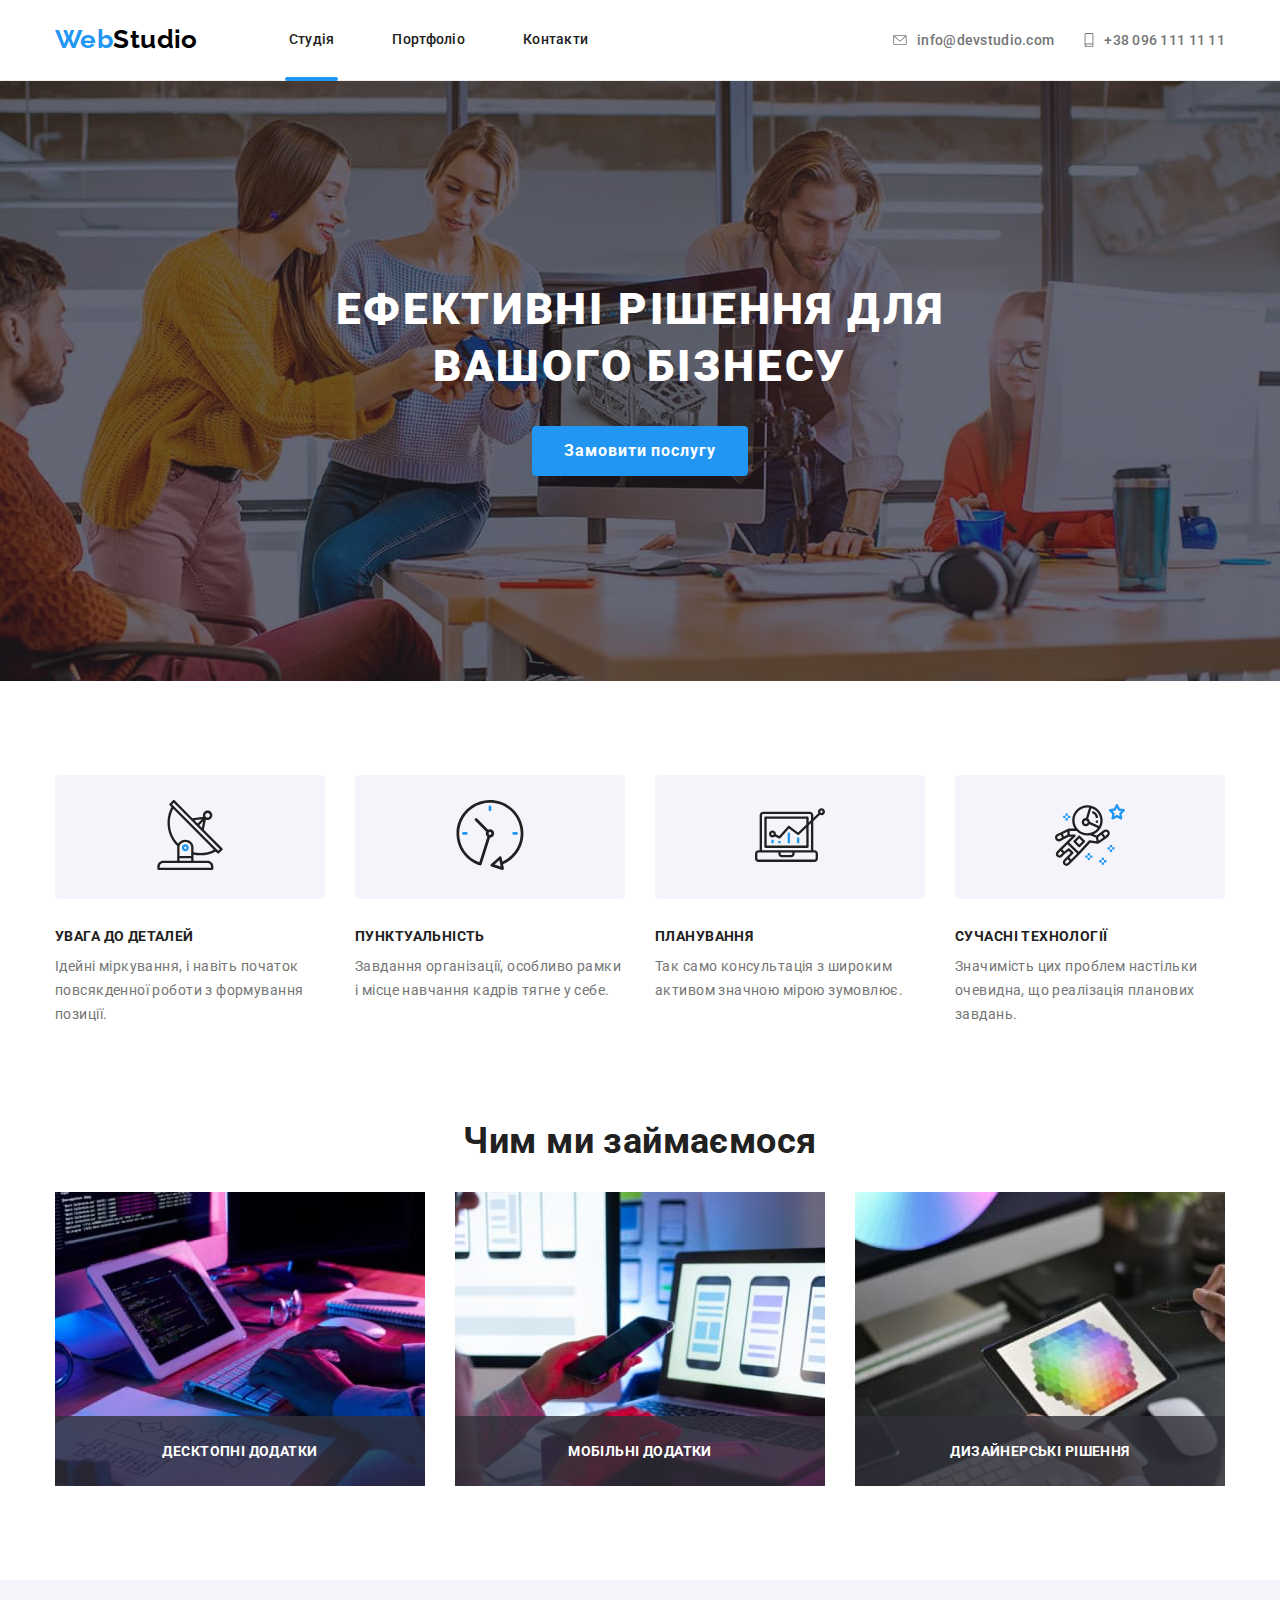
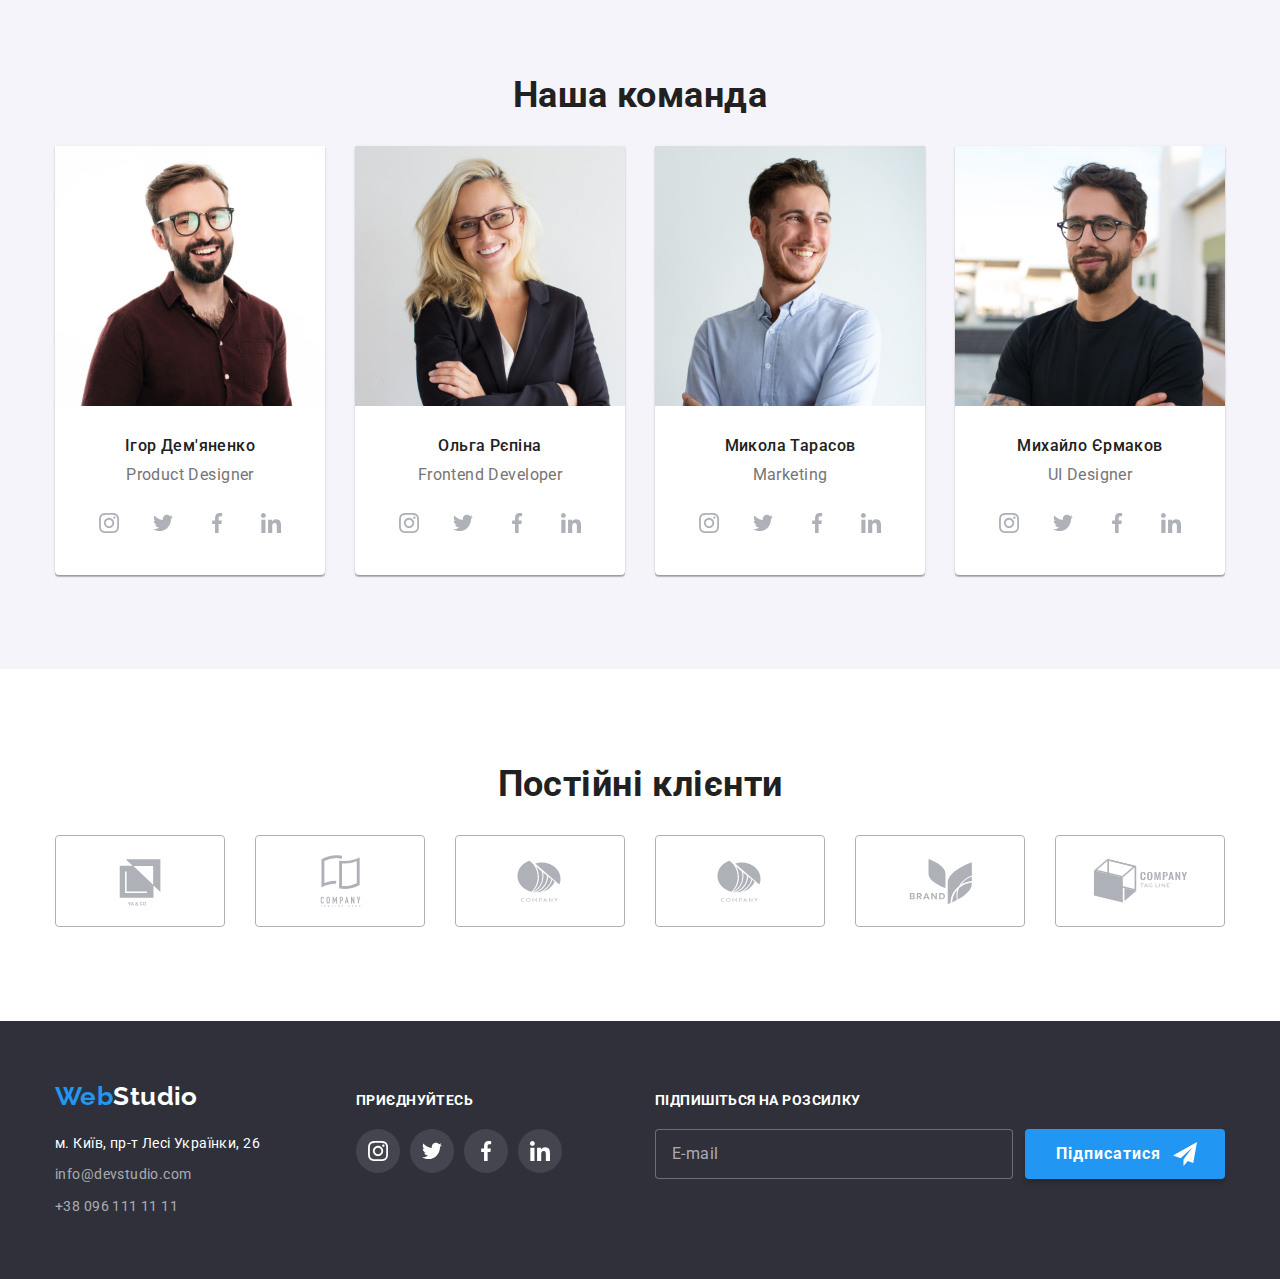
==== commit 7d05ac85: "зверстав бургер меню" ====
--- a/index.html
+++ b/index.html
@@ -20,15 +20,24 @@
   </head>
   <body>
     <!-- Хедер -->
-    <!-- <header class="header">
+    <header class="header">
       <div class="container header-container">
-        
-
         <nav class="navigation-wrap">
           <a href="./index.html" class="header__logo"
             >Web<span class="header__studio">Studio</span></a
           >
 
+          <button
+            type="button"
+            class="menu-button js-open-menu"
+            aria-expanded="false"
+            aria-controls="mobile-menu"
+            aria-label="Перемикач мобільного меню"
+          >
+            <svg width="40" height="40">
+              <use class="menu" href="./images/icons.svg#menu"></use>
+            </svg>
+          </button>
           <ul class="navigation">
             <li class="navigation__item">
               <a href="./index.html" class="navigation__link navigation__link--current">Студія</a>
@@ -41,10 +50,75 @@
             </li>
           </ul>
         </nav>
+
+        <div class="menu-container js-menu-container" id="mobile-menu">
+          <button class="menu-toggle js-close-menu">
+            <svg width="40" height="40">
+              <use class="menu" href="./images/icons.svg#menu-close"></use>
+            </svg>
+          </button>
+          <div class="burger-menu">
+            <ul class="mobile-menu">
+              <li class="mobile-menu__item">
+                <a href="./index.html" class="mobile-menu__link">Студія</a>
+              </li>
+              <li class="mobile-menu__item">
+                <a href="./portfolio.html" class="mobile-menu__link">Портфоліо</a>
+              </li>
+              <li class="mobile-menu__item"><a href="" class="mobile-menu__link">Контакти</a></li>
+            </ul>
+            <ul class="menu-contacts">
+              <li class="menu-contacts__item">
+                <a href="tel:+380961111111" class="menu-contacts__tel">+38 096 111 11 11</a>
+              </li>
+              <li class="menu-contacts__item">
+                <a href="mailto:info@devstudio.com" class="menu-contacts__mail"
+                  >info@devstudio.com</a
+                >
+              </li>
+              <li class="menu-contacts__item">
+                <ul class="menu-social">
+                  <li class="menu-social__item>">
+                    <a
+                      href="https://www.instagram.com/"
+                      rel="noopener noreferer nofollow"
+                      class="menu-social__link"
+                      >Instagram</a
+                    >
+                  </li>
+                  <li class="menu-social__item>">
+                    <a
+                      href="https://www.twitter.com/"
+                      rel="noopener noreferer nofollow"
+                      class="menu-social__link"
+                      >Twitter</a
+                    >
+                  </li>
+                  <li class="menu-social__item>">
+                    <a
+                      href="https://www.facebook.com/"
+                      rel="noopener noreferer nofollow"
+                      class="menu-social__link"
+                      >Facebook</a
+                    >
+                  </li>
+                  <li class="menu-social__item>">
+                    <a
+                      href="https://www.linkedin.com/"
+                      rel="noopener noreferer nofollow"
+                      class="menu-social__link"
+                      >LinkedIn</a
+                    >
+                  </li>
+                </ul>
+              </li>
+            </ul>
+          </div>
+        </div>
         <ul class="contacts">
           <li class="contacts__item">
             <a href="mailto:info@devstudio.com" class="contacts__link"
-              ><svg class="contacts__icon" width="16px" height="12px">
+              ><svg class="contacts__icon" width="14px" height="10px">
                 <use href="./images/icons.svg#mail"></use>
               </svg>
               info@devstudio.com</a
@@ -52,14 +126,14 @@
           </li>
           <li class="contacts__item">
             <a href="tel:+380961111111" class="contacts__link"
-              ><svg class="contacts__icon" width="10px" height="16px">
+              ><svg class="contacts__icon" width="10px" height="14px">
                 <use href="./images/icons.svg#smartphone"></use></svg
               >+38 096 111 11 11</a
             >
           </li>
         </ul>
       </div>
-    </header> -->
+    </header>
     <main>
       <!-- Головний герой -->
       <section class="hero">
@@ -373,37 +447,37 @@
           <h2 class="title">Постійні клієнти</h2>
           <ul class="flex clients-list">
             <li class="clients__item">
-              <a href="#" class="clients__link link" aria-label="Перший клієнт"
+              <a href="#" class="clients__link" aria-label="Перший клієнт"
                 ><svg width="106px" height="60px" class="clients__icon">
                   <use href="./images/icons.svg#client-1"></use></svg
               ></a>
             </li>
             <li class="clients__item">
-              <a href="#" class="clients__link link" aria-label="Другий клієнт"
+              <a href="#" class="clients__link" aria-label="Другий клієнт"
                 ><svg width="106px" height="60px" class="clients__icon">
                   <use href="./images/icons.svg#client-2"></use></svg
               ></a>
             </li>
             <li class="clients__item">
-              <a href="#" class="clients__link link" aria-label="Третій клієнт"
+              <a href="#" class="clients__link" aria-label="Третій клієнт"
                 ><svg width="106px" height="60px" class="clients__icon">
                   <use href="./images/icons.svg#client-3"></use></svg
               ></a>
             </li>
             <li class="clients__item">
-              <a href="#" class="clients__link link" aria-label="Четвертий клієнт"
+              <a href="#" class="clients__link" aria-label="Четвертий клієнт"
                 ><svg width="106px" height="60px" class="clients__icon">
                   <use href="./images/icons.svg#client-4"></use></svg
               ></a>
             </li>
             <li class="clients__item">
-              <a href="#" class="clients__link link" aria-label="Пятий клієнт"
+              <a href="#" class="clients__link" aria-label="Пятий клієнт"
                 ><svg width="106px" height="60px" class="clients__icon">
                   <use href="./images/icons.svg#client-5"></use></svg
               ></a>
             </li>
             <li class="clients__item">
-              <a href="#" class="clients__link link" aria-label="Шостий клієнт"
+              <a href="#" class="clients__link" aria-label="Шостий клієнт"
                 ><svg width="106px" height="60px" class="clients__icon">
                   <use href="./images/icons.svg#client-6"></use></svg
               ></a>
@@ -490,7 +564,7 @@
           </ul>
         </div>
         <div class="subscribe">
-          <form>
+          <form class="footer-form">
             <div class="flex subsctibe__wrap">
               <label class="subscribe__label">
                 <span class="subscribe__title">Підпишіться на розсилку</span>
@@ -571,6 +645,7 @@
       </div>
     </div>
     <script src="./js/modal.js"></script>
+    <script src="./js/menu.js"></script>
     <script src="./js/body-padding.js"></script>
     <script src="./js/speaker-form.js"></script>
   </body>
--- a/css/main.min.css
+++ b/css/main.min.css
@@ -1 +1 @@
-:root{--main-bcg-color: #ffffff;--main-text-color: #757575;--title-color: #212121;--hero-title: #ffffff;--logo-web-color: #2196f3;--studio-header: #000000;--studio-footer: #ffffff;--button-text-color: #ffffff;--adress-text-color: #ffffff;--contacts-text-color: rgba(255, 255, 255, 0.6);--hero-bcg: #2f303a;--features-bcg: #f5f4fa;--progects-title-bgc-color: rgba(47, 48, 58, 0.8);--team-bcg: #f5f4fa;--hover-color: #2196f3;--button-bcg: #2196f3;--button-hover: #188ce8;--border-color: #ececec;--card-border: #eeeeee;--social-network-color: #afb1b8;--icons-color: #afb1b8;--default-transition: cubic-bezier(0.4, 0, 0.2, 1)}.portfolio,.filter,.adress-list,.clients-list,.social-networks,.contacts,.navigation,.flex{list-style:none;padding:0;margin:0}.portfolio__link,.adress-list__link,.footer__logo,.clients__link,.form-policy__link,.social-network__link,.contacts__link,.navigation__link,.header__logo{text-decoration:none}.footer__logo,.header__logo{font-family:"Raleway",sans-serif;font-weight:700;font-size:26px;color:var(--logo-web-color)}body{font-family:"Roboto",sans-serif;color:var(--main-text-color);font-size:14px;line-height:1.14;letter-spacing:.03em;background-color:var(--main-bcg-color)}img{display:block;max-width:100%;max-width:100%;height:auto;margin:0 auto}.visually-hidden{position:absolute;white-space:nowrap;width:1px;height:1px;overflow:hidden;border:0;padding:0;clip:rect(0 0 0 0);clip-path:inset(50%);margin:-1px}.flex{display:flex;flex-wrap:wrap}.title{margin-top:0;margin-bottom:30px;color:var(--title-color);font-size:28px;line-height:1.1785714286;text-align:center}@media screen and (min-width: 1200px){.title{font-size:36px;line-height:1.1666666667}}.section{padding-top:60px;padding-bottom:60px}@media screen and (min-width: 1200px){.section{padding-top:94px;padding-bottom:94px}}.container{width:100%;margin:0 auto;padding:0 15px}@media screen and (min-width: 480px){.container{width:480px}}@media screen and (min-width: 768px){.container{width:768px}}@media screen and (min-width: 1200px){.container{width:1200px}}.header{position:fixed;z-index:2;width:100%;top:0;left:0;background-color:var(--main-bcg-color);border-bottom:1px solid var(--border-color)}.header-container{display:flex;align-items:flex-start}.header__logo{padding-top:24px;padding-bottom:25px}.header__studio{color:var(--studio-header)}.navigation-wrap{display:flex}.navigation{display:flex;margin-left:92px}.navigation__item+.navigation__item{margin-left:50px}.navigation__link{display:block;padding-top:32px;padding-bottom:32px;padding-right:4px;padding-left:4px;font-weight:500;letter-spacing:.02em;color:var(--title-color);transition:color 250ms var(--default-transition)}.navigation__link:hover,.navigation__link:focus{color:var(--hover-color)}.navigation__link--current{position:relative}.navigation__link--current::after{position:absolute;content:"";bottom:-1px;left:0;width:100%;height:4px;background:var(--hover-color);border-radius:2px}.contacts{display:flex;align-items:center;margin-left:auto}.contacts__item+.contacts__item{margin-left:50px}.contacts__link{display:flex;padding-top:32px;padding-bottom:32px;align-items:center;font-weight:500;letter-spacing:.02em;color:var(--main-text-color);transition:color 250ms var(--default-transition)}.contacts__link:hover,.contacts__link:focus{color:var(--hover-color)}.contacts__icon{margin-right:10px;fill:currentColor}.button,.subscribe__button,.form-button{display:flex;display:inline-block;align-items:center;width:200px;height:50px;margin:0 auto;padding:0;border-radius:4px;border:0px;cursor:pointer;font-family:inherit;font-weight:700;font-size:16px;line-height:1.875;letter-spacing:.06em;background:var(--button-bcg);color:var(--button-text-color);transition:background-color 250ms var(--default-transition)}.button:hover,.subscribe__button:hover,.form-button:hover,.button:focus,.subscribe__button:focus,.form-button:focus{background-color:var(--button-hover)}@media screen and (min-width: 1200px){.button,.subscribe__button,.form-button{width:216px}}.social-networks{display:flex;align-items:center;justify-content:center}.social-networks__item{border-radius:50%}.social-networks__item+.social-networks__item{margin-left:10px}.social-network__link{display:block;width:44px;height:44px;padding:12px;border-radius:50%;color:var(--icons-color);transition:color 250ms var(--default-transition),background-color 250ms var(--default-transition)}.social-network__icon{fill:currentColor}.social-network__link:hover,.social-network__link:focus{color:var(--button-text-color);background-color:var(--hover-color)}.backdrop{position:fixed;top:0;left:0;width:100%;height:100%;z-index:2;background:linear-gradient(rgba(47, 48, 58, 0.4), rgba(47, 48, 58, 0.4));opacity:1;transition:opacity 1000ms var(--default-transition)}.backdrop.is-hidden{opacity:0;pointer-events:none}.backdrop.is-hidden .modal{opacity:0;transform:translate(-50%, -50%) scale(0.6) rotateY(180deg)}.modal{position:absolute;top:50%;left:50%;max-width:528px;width:100%;max-height:581px;height:100%;background-color:var(--main-bcg-color);box-shadow:0px 1px 3px rgba(0,0,0,.12),0px 1px 1px rgba(0,0,0,.14),0px 2px 1px rgba(0,0,0,.2);border-radius:4px;transform:translate(-50%, -50%) scale(1) rotateY(0);transition:opacity 2000ms var(--default-transition),transform 1000ms var(--default-transition)}.modal-close{position:absolute;cursor:pointer;top:8px;right:8px;width:30px;height:30px;padding:6px;display:flex;flex-direction:row;align-items:center;justify-content:center;background-color:var(--main-bcg-color);border:1px solid rgba(0,0,0,.1);border-radius:50%;transition:fill 250ms var(--default-transition),border-color 250ms var(--default-transition)}.modal-close:hover,.modal-close:focus{border-color:var(--hover-color);fill:var(--hover-color)}.modal-close__icon{margin-top:1px}.form{max-width:528px;width:100%;height:581px;background-color:#fff;margin-right:auto;margin-left:auto;padding:40px;border-radius:4px}.form-title{margin:0;margin-bottom:12px;font-weight:700;font-size:20px;line-height:1.15;text-align:center;letter-spacing:.03em;color:#212121}.form-field,.form-label{font-size:12px;line-height:1.1666666667;letter-spacing:.01em}.form-field{position:relative;display:flex;flex-direction:column-reverse;justify-content:flex-start;align-items:flex-start}.form-input{width:100%;height:40px;margin:0;padding:12px 42px;font-size:14px;outline:none;margin-top:4px;margin-bottom:10px;border:1px solid rgba(33,33,33,.2);border-radius:4px;transition:border-color 250ms var(--default-transition)}.form-textarea:focus,.form-input:focus{border:1px solid var(--hover-color)}.form-input:focus-within{border:1px solid var(--hover-color)}.form-input:focus~.form-icon{fill:var(--hover-color)}.form-icon{position:absolute;top:29px;left:12px;color:var(--title-color);fill:currentColor;transition:fill 250ms var(--default-transition)}.form-textarea{width:100%;height:120px;padding:12px 16px;margin-top:4px;margin-bottom:20px;resize:none;font-size:12px;line-height:1.1666666667;letter-spacing:.01em;outline:none;border:1px solid rgba(33,33,33,.2);border-radius:4px;transition:border-color 250ms var(--default-transition)}.form-textarea::-webkit-input-placeholder{margin:0;font-size:12px;line-height:1.1666666667;letter-spacing:.01em;color:rgba(117,117,117,.5)}.form-checkbox{appearance:none}.form-policy__text{font-size:14px;line-height:1.7142857143;letter-spacing:.03em}.form-policy__icon{display:inline-block;position:relative;top:2px;width:16px;height:15px;margin-right:7px;border-radius:2px;border:2px solid var(--title-color);transition:background-color 250ms var(--default-transition),border-color 250ms var(--default-transition),background-image 250ms var(--default-transition)}.form-checkbox:checked+.form-policy__icon{display:inline-block;width:16px;height:15px;border-color:var(--hover-color);background-color:var(--hover-color);background-image:url("../images/check.svg");background-size:contain;background-origin:border-box}.form-policy__link{font-size:14px;line-height:1.7142857143;letter-spacing:.03em;text-decoration-line:underline;color:#2196f3}.form-button{margin-top:30px;display:block;margin-right:auto;margin-left:auto;width:200px}.hero{text-align:center;background-color:var(--hero-bcg)}.hero__background{min-width:480px;width:100%;max-width:768px;height:400px;margin:0 auto;padding:118px 0;background-image:linear-gradient(rgba(47, 48, 58, 0.4), rgba(47, 48, 58, 0.4)),url("../images/bcg.jpg");background-size:cover;background-position:center;background-repeat:no-repeat}@media screen and (min-width: 768px){.hero__background{width:100%}}@media screen and (min-width: 1200px){.hero__background{max-width:1600px;width:100%;height:600px;padding:200px 0}}.hero__title{max-width:360px;font-weight:900;font-size:26px;line-height:1.6153846154;letter-spacing:.06em;text-transform:uppercase;margin:0 auto;margin-bottom:30px;color:var(--hero-title)}@media screen and (min-width: 1200px){.hero__title{font-size:44px;line-height:1.3043478261;max-width:696px}}.features-list{gap:30px}.features-list__item{width:100%}@media screen and (min-width: 768px){.features-list__item{width:calc((100% - 30px)/2)}}@media screen and (min-width: 1200px){.features-list__item{width:calc((100% - 90px)/4)}}.features-list__icon{fill:var(--title-color);text-align:center;padding:25px 100px;margin-bottom:30px;background-color:var(--features-bcg);border-radius:4px}.features-list__title{margin-top:0;margin-bottom:10px;color:var(--title-color);font-size:14px;text-transform:uppercase;text-align:center}@media screen and (min-width: 768px){.features-list__title{text-align:left}}@media screen and (min-width: 1200px){.features-list__title{text-align:left}}.features-list__text{margin-top:0;margin-bottom:0;line-height:1.7}.projects{padding-top:0;display:none}@media screen and (min-width: 1200px){.projects{display:block}}.projects__overlay{position:relative;z-index:1}.projects__specialty{position:absolute;left:0;bottom:0;width:100%;font-size:14px;line-height:1.1428571429;margin:0;padding:27px 0;text-align:center;letter-spacing:.03em;text-transform:uppercase;color:var(--hero-title);background-color:var(--progects-title-bgc-color)}.projects__item{width:calc((100% - 60px)/3)}.projects__item+.projects__item{margin-left:30px}.team{background-color:var(--team-bcg)}.team-list{gap:30px;justify-content:center}.team-list__item{text-align:center;background-color:var(--main-bcg-color);box-shadow:0px 1px 3px rgba(0,0,0,.12),0px 1px 1px rgba(0,0,0,.14),0px 2px 1px rgba(0,0,0,.2);border-radius:0px 0px 4px 4px;width:100%}@media screen and (min-width: 768px){.team-list__item{width:calc((100% - 30px)/2)}}@media screen and (min-width: 1200px){.team-list__item{width:calc((100% - 90px)/4)}}.team-member{padding:30px 10px}.team-member__name{margin-top:0;margin-bottom:10px;color:var(--title-color);font-weight:500;font-size:16px;line-height:1.2}.team-member__career{font-size:16px;line-height:1.2;margin-top:0;margin-bottom:16px}.clients-list{justify-content:center;gap:30px}.clients-item{width:100%;width:calc((100% - 30px)/2)}@media screen and (min-width: 768px){.clients-item{width:calc((100% - 60px)/3)}}@media screen and (min-width: 1200px){.clients-item{width:calc((100% - 150px)/6)}}.clients__link{display:block;justify-content:center;width:100%;border:1px solid var(--icons-color);border-radius:4px;padding:16px 51px;transform:border-color 250ms var(--default-transition);color:var(--icons-color);transition:color 250ms var(--default-transition),border-color 250ms var(--default-transition)}@media screen and (min-width: 768px){.clients__link{padding:16px 59px}}@media screen and (min-width: 1200px){.clients__link{padding:16px 31px}}.clients__link:hover,.clients__link:focus{color:var(--hover-color);border-color:var(--hover-color)}.clients__icon{fill:currentColor}.footer{background-color:var(--hero-bcg);padding-top:60px;padding-bottom:60px}.footer-flex{display:flex;justify-content:center;gap:60px}.footer .footer-adress{text-align:center}.footer__logo{display:inline-block;margin-bottom:20px}.footer__studio{color:var(--studio-footer)}.adress-list{text-align:center;width:232px}.adress-list__item+.adress-list__item{margin-top:8px}.adress-list__link{display:inline-block;font-style:normal;line-height:1.7;color:var(--contacts-text-color);transition:color 250ms var(--default-transition)}.adress-list__link:hover,.adress-list__link:focus{color:var(--hover-color)}.adress-list__adress{color:var(--adress-text-color)}.social-network__link--footer{background-color:rgba(255,255,255,.1);color:var(--button-text-color);fill:var(--button-text-color)}.join{text-align:center;font-weight:700;font-size:14px;line-height:1.14;letter-spacing:.03em;text-transform:uppercase;color:var(--hero-title);margin-bottom:20px}.subscribe{flex-grow:2}.subscribe .subsctibe__wrap{display:flex;flex-wrap:wrap}.subscribe__label{display:flex;flex-direction:column}.subscribe__title{text-align:center;font-weight:700;font-size:14px;line-height:1.14;letter-spacing:.03em;text-transform:uppercase;color:var(--hero-title);margin-bottom:20px}.subscribe__input{width:450px;height:50px;margin:0;margin-bottom:20px;padding-top:15px;padding-bottom:15px;padding-left:16px;font-size:16px;line-height:1.25;letter-spacing:.03em;color:rgba(255,255,255,.6);outline:none;background-color:var(--hero-bcg);border:1px solid rgba(255,255,255,.3);border-radius:4px}.subscribe__input::-webkit-input-placeholder{font-size:16px;line-height:1.25;letter-spacing:.03em;color:rgba(255,255,255,.6)}.subscribe__button{text-align:left;padding-left:31px;position:relative;width:200px;box-shadow:0px 4px 4px rgba(0,0,0,.15)}.subscribe__button::after{position:absolute;content:"";right:28px;bottom:13px;width:24px;height:24px;margin-left:10px;background-image:url("../images/send.svg")}.filter{display:flex;justify-content:center;margin-bottom:50px;gap:8px}.button--small{width:100%;height:100%;padding:6px 22px;font-weight:500;font-size:16px;line-height:1.62;letter-spacing:.03em;color:var(--title-color);background-color:var(--team-bcg);box-shadow:0px 4px 4px rgba(0,0,0,.25),0px 1px 2px rgba(0,0,0,.08),0px 2px 2px rgba(0,0,0,.12);transition:color 250ms var(--default-transition),background-color 250ms var(--default-transition)}.button--small:hover,.button--small:focus{background-color:var(--hover-color);color:var(--button-text-color)}.portfolio{display:flex;flex-wrap:wrap}.portfolio__item{width:calc((100% - 60px)/3);margin-right:30px;margin-bottom:30px;transition:box-shadow 250ms var(--default-transition);border-radius:4px}.portfolio .porfolio__text{position:absolute;left:0;top:0;width:100%;height:100%;margin:0;padding:63px 24px;font-size:18px;line-height:1.5555555556;letter-spacing:.03em;transform:translateY(100%);color:var(--button-text-color);background-color:var(--hover-color);transition:transform 250ms var(--default-transition)}.portfolio-overlay{position:relative;overflow:hidden}.portfolio__item:hover{box-shadow:0px 1px 1px rgba(0,0,0,.12),0px 4px 4px rgba(0,0,0,.06),1px 4px 6px rgba(0,0,0,.16)}.portfolio__link:hover .porfolio__text,.portfolio__link:focus .porfolio__text{transform:translateY(0)}.portfolio__item:nth-child(3n){margin-right:0}.portfolio__item:nth-last-child(-n+3){margin-bottom:0}.card{padding:20px 24px;border:1px solid var(--card-border);border-top:none}.card__title{color:var(--title-color);font-size:18px;line-height:2;letter-spacing:.06em;text-align:start;margin-top:0;margin-bottom:4px}.card__category{font-size:16px;line-height:1.88;color:var(--main-text-color);margin-top:0;margin-bottom:0}/*# sourceMappingURL=main.min.css.map */+:root{--main-bcg-color: #ffffff;--main-text-color: #757575;--title-color: #212121;--hero-title: #ffffff;--logo-web-color: #2196f3;--studio-header: #000000;--studio-footer: #ffffff;--button-text-color: #ffffff;--adress-text-color: #ffffff;--contacts-text-color: rgba(255, 255, 255, 0.6);--hero-bcg: #2f303a;--features-bcg: #f5f4fa;--progects-title-bgc-color: rgba(47, 48, 58, 0.8);--team-bcg: #f5f4fa;--hover-color: #2196f3;--button-bcg: #2196f3;--button-hover: #188ce8;--border-color: #ececec;--card-border: #eeeeee;--social-network-color: #afb1b8;--icons-color: #afb1b8;--default-transition: cubic-bezier(0.4, 0, 0.2, 1)}.portfolio,.filter,.adress-list,.clients-list,.social-networks,.contacts,.navigation,.menu-social,.menu-contacts,.mobile-menu,.flex{list-style:none;padding:0;margin:0}.portfolio__link,.adress-list__link,.footer__logo,.clients__link,.form-policy__link,.social-network__link,.contacts__link,.navigation__link,.header__logo,.menu-social__link,.menu-contacts__mail,.menu-contacts__tel{text-decoration:none}.footer__logo,.header__logo{font-family:"Raleway",sans-serif;font-weight:700;font-size:24px;line-height:1.1666666667;color:var(--logo-web-color)}@media screen and (min-width: 1200px){.footer__logo,.header__logo{font-size:26px;line-height:1.1923076923}}body{font-family:"Roboto",sans-serif;color:var(--main-text-color);font-size:14px;line-height:1.14;letter-spacing:.03em;background-color:var(--main-bcg-color)}img{display:block;max-width:100%;max-width:100%;height:auto;margin:0 auto}.visually-hidden{position:absolute;white-space:nowrap;width:1px;height:1px;overflow:hidden;border:0;padding:0;clip:rect(0 0 0 0);clip-path:inset(50%);margin:-1px}.flex{display:flex;flex-wrap:wrap}.title{margin-top:0;margin-bottom:30px;color:var(--title-color);font-size:28px;line-height:1.1785714286;text-align:center}@media screen and (min-width: 1200px){.title{font-size:36px;line-height:1.1666666667}}.section{padding-top:60px;padding-bottom:60px}@media screen and (min-width: 1200px){.section{padding-top:94px;padding-bottom:94px}}.container{width:100%;margin:0 auto;padding:0 15px}@media screen and (min-width: 480px){.container{width:480px}}@media screen and (min-width: 768px){.container{width:768px}}@media screen and (min-width: 1200px){.container{width:1200px}}.menu-button{display:inline-block;margin:0;padding:0;border:none;background-color:rgba(0,0,0,0);fill:currentColor;transition:color 250ms var(--default-transition)}@media screen and (min-width: 768px){.menu-button{display:none}}.menu-button:hover,.menu-button:focus{color:var(--hover-color)}.menu-container{position:fixed;top:0;left:0;width:100vw;height:100vh;padding:48px 40px;background-color:#fff;z-index:999;transform:translateX(100%);transition:transform 250ms ease-in-out}.menu-container.is-open{transform:translateX(0)}.menu-container .menu-toggle{position:absolute;top:10px;right:15px;color:#212121;fill:currentColor;border:none;background-color:rgba(0,0,0,0);transition:color 250ms var(--default-transition)}.menu-container .menu-toggle:hover,.menu-container .menu-toggle:focus{color:var(--hover-color)}.burger-menu{height:100%;display:flex;flex-direction:column}.mobile-menu__item+.mobile-menu__item{margin-top:32px}.mobile-menu__link{display:block;text-decoration:none;font-weight:500;font-size:40px;line-height:1.175;letter-spacing:.02em;color:#212121;transition:color 250ms var(--default-transition)}.mobile-menu__link:hover,.mobile-menu__link:focus{color:var(--hover-color)}.menu-contacts{margin-top:auto}.menu-contacts__item+.menu-contacts__item{margin-top:32px}.menu-contacts__tel{display:block;font-weight:500;font-size:34px;line-height:1.1764705882;letter-spacing:.02em;color:var(--hover-color)}.menu-contacts__mail{display:block;font-weight:500;font-size:24px;line-height:1.1666666667;letter-spacing:.02em;color:var(--main-text-color)}.menu-social{margin-top:64px;display:flex;justify-content:center;gap:20px}.menu-social__link{font-weight:500;font-size:18px;line-height:1.2222222222;letter-spacing:.02em;color:var(--hover-color)}.header{position:fixed;z-index:2;width:100%;top:0;left:0;background-color:var(--main-bcg-color);border-bottom:1px solid var(--border-color)}.header-container{display:flex;align-items:flex-start}.header__logo{padding-top:16px;padding-bottom:16px}@media screen and (min-width: 768px){.header__logo{padding-top:26px;padding-bottom:26px}}@media screen and (min-width: 1200px){.header__logo{padding-top:24px;padding-bottom:25px}}.header__studio{color:var(--studio-header)}.navigation-wrap{width:100%;display:flex;align-items:center;justify-content:space-between}@media screen and (min-width: 768px){.navigation-wrap{justify-content:flex-start;width:0}}.navigation{display:none}@media screen and (min-width: 768px){.navigation{display:flex;margin-left:87px}}.navigation__item+.navigation__item{margin-left:50px}.navigation__link{display:block;padding-top:32px;padding-bottom:32px;padding-right:4px;padding-left:4px;font-weight:500;letter-spacing:.02em;color:var(--title-color);transition:color 250ms var(--default-transition)}.navigation__link:hover,.navigation__link:focus{color:var(--hover-color)}.navigation__link--current{position:relative}.navigation__link--current::after{position:absolute;content:"";bottom:-1px;left:0;width:100%;height:4px;background:var(--hover-color);border-radius:2px}.contacts{display:none}@media screen and (min-width: 768px){.contacts{display:flex;flex-direction:column;margin-left:auto;padding:21px 0;gap:10px}}@media screen and (min-width: 1200px){.contacts{flex-direction:row;margin-left:auto;padding:0;gap:30px}}.contacts__link{display:flex;align-items:center;font-weight:500;font-size:12px;line-height:1.1666666667;letter-spacing:.02em;color:var(--main-text-color);transition:color 250ms var(--default-transition)}@media screen and (min-width: 1200px){.contacts__link{padding-top:32px;padding-bottom:32px;font-size:14px;line-height:1.1428571429}}.contacts__link:hover,.contacts__link:focus{color:var(--hover-color)}.contacts__icon{margin-right:10px;fill:currentColor}.button,.subscribe__button,.form-button{display:flex;display:inline-block;align-items:center;width:200px;height:50px;margin:0 auto;padding:0;border-radius:4px;border:0px;cursor:pointer;font-family:inherit;font-weight:700;font-size:16px;line-height:1.875;letter-spacing:.06em;background:var(--button-bcg);color:var(--button-text-color);transition:background-color 250ms var(--default-transition)}.button:hover,.subscribe__button:hover,.form-button:hover,.button:focus,.subscribe__button:focus,.form-button:focus{background-color:var(--button-hover)}@media screen and (min-width: 1200px){.button,.subscribe__button,.form-button{width:216px}}.social-networks{display:flex;align-items:center;justify-content:center}.social-networks__item{border-radius:50%}.social-networks__item+.social-networks__item{margin-left:10px}.social-network__link{display:block;width:44px;height:44px;padding:12px;border-radius:50%;color:var(--icons-color);transition:color 250ms var(--default-transition),background-color 250ms var(--default-transition)}.social-network__icon{fill:currentColor}.social-network__link:hover,.social-network__link:focus{color:var(--button-text-color);background-color:var(--hover-color)}.backdrop{position:fixed;top:0;left:0;width:100%;height:100%;z-index:2;background:linear-gradient(rgba(47, 48, 58, 0.4), rgba(47, 48, 58, 0.4));opacity:1;transition:opacity 1000ms var(--default-transition)}.backdrop.is-hidden{opacity:0;pointer-events:none}.backdrop.is-hidden .modal{opacity:0;transform:translate(-50%, -50%) scale(0.6) rotateY(180deg)}.modal{position:absolute;top:50%;left:50%;max-width:450px;width:100%;min-height:609px;height:100%;background-color:var(--main-bcg-color);box-shadow:0px 1px 3px rgba(0,0,0,.12),0px 1px 1px rgba(0,0,0,.14),0px 2px 1px rgba(0,0,0,.2);border-radius:4px;transform:translate(-50%, -50%) scale(1) rotateY(0);transition:opacity 2000ms var(--default-transition),transform 1000ms var(--default-transition)}@media screen and (min-width: 1200px){.modal{max-width:528px;width:100%;max-height:581px;height:100%}}.modal-close{position:absolute;cursor:pointer;top:8px;right:8px;width:30px;height:30px;padding:6px;display:flex;flex-direction:row;align-items:center;justify-content:center;background-color:var(--main-bcg-color);border:1px solid rgba(0,0,0,.1);border-radius:50%;transition:fill 250ms var(--default-transition),border-color 250ms var(--default-transition)}.modal-close:hover,.modal-close:focus{border-color:var(--hover-color);fill:var(--hover-color)}.modal-close__icon{margin-top:1px}.form{max-width:450px;width:100%;height:609px;background-color:#fff;margin-right:auto;margin-left:auto;padding:40px;border-radius:4px}@media screen and (min-width: 1200px){.form{max-width:528px;width:100%;max-height:581px;height:100%}}.form-title{margin:0;margin-bottom:12px;font-weight:700;font-size:20px;line-height:1.5;text-align:center;letter-spacing:.03em;color:#212121}@media screen and (min-width: 1200px){.form-title{line-height:1.15}}.form-field,.form-label{font-size:12px;line-height:1.1666666667;letter-spacing:.01em}.form-field{position:relative;display:flex;flex-direction:column-reverse;justify-content:flex-start;align-items:flex-start}.form-input{width:100%;height:40px;margin:0;padding:12px 42px;font-size:14px;line-height:1.1666666667;outline:none;margin-top:4px;margin-bottom:10px;border:1px solid rgba(33,33,33,.2);border-radius:4px;transition:border-color 250ms var(--default-transition)}.form-textarea:focus,.form-input:focus{border:1px solid var(--hover-color)}.form-input:focus-within{border:1px solid var(--hover-color)}.form-input:focus~.form-icon{fill:var(--hover-color)}.form-icon{position:absolute;top:29px;left:12px;color:var(--title-color);fill:currentColor;transition:fill 250ms var(--default-transition)}.form-textarea{width:100%;height:120px;padding:12px 16px;margin-top:4px;margin-bottom:20px;resize:none;font-size:12px;line-height:1.1666666667;letter-spacing:.01em;outline:none;border:1px solid rgba(33,33,33,.2);border-radius:4px;transition:border-color 250ms var(--default-transition)}.form-textarea::-webkit-input-placeholder{margin:0;font-size:12px;line-height:1.1666666667;letter-spacing:.01em;color:rgba(117,117,117,.5)}.form-checkbox{appearance:none}.form-policy__text{font-size:12px;line-height:1.1666666667;letter-spacing:.03em}@media screen and (min-width: 1200px){.form-policy__text{font-size:14px;line-height:1.7142857143}}.form-policy__icon{display:inline-block;position:relative;top:3px;width:16px;height:15px;margin-right:7px;border-radius:2px;border:2px solid var(--title-color);transition:background-color 250ms var(--default-transition),border-color 250ms var(--default-transition),background-image 250ms var(--default-transition)}.form-checkbox:checked+.form-policy__icon{display:inline-block;width:16px;height:15px;border-color:var(--hover-color);background-color:var(--hover-color);background-image:url("../images/check.svg");background-size:contain;background-origin:border-box}.form-policy__link{font-size:12px;line-height:1.1666666667;letter-spacing:.03em;text-decoration-line:underline;color:#2196f3}@media screen and (min-width: 1200px){.form-policy__link{font-size:14px;line-height:1.7142857143}}.form-button{margin-top:30px;display:block;margin-right:auto;margin-left:auto;width:200px}.hero{text-align:center;background-color:var(--hero-bcg)}.hero__background{width:100%;height:400px;margin:0 auto;padding:118px 0;background-image:linear-gradient(rgba(47, 48, 58, 0.4), rgba(47, 48, 58, 0.4)),url("../images/bcg.jpg");background-size:cover;background-position:center;background-repeat:no-repeat}@media screen and (min-width: 768px){.hero__background{max-width:1200px;width:100%}}@media screen and (min-width: 1200px){.hero__background{max-width:1600px;width:100%;height:600px;padding:200px 0}}.hero__title{max-width:360px;font-weight:900;font-size:26px;line-height:1.6153846154;letter-spacing:.06em;text-transform:uppercase;margin:0 auto;margin-bottom:30px;color:var(--hero-title)}@media screen and (min-width: 1200px){.hero__title{font-size:44px;line-height:1.3043478261;max-width:696px}}.features-list{gap:30px}.features-list__item{width:100%}@media screen and (min-width: 480px){.features-list__item{width:100%}}@media screen and (min-width: 768px){.features-list__item{width:calc((100% - 30px)/2)}}@media screen and (min-width: 1200px){.features-list__item{width:calc((100% - 90px)/4)}}.features-list__icon{fill:var(--title-color);text-align:center;padding:25px 100px;margin-bottom:30px;background-color:var(--features-bcg);border-radius:4px}.features-list__title{margin-top:0;margin-bottom:10px;color:var(--title-color);font-size:14px;text-transform:uppercase;text-align:center}@media screen and (min-width: 768px){.features-list__title{text-align:left}}@media screen and (min-width: 1200px){.features-list__title{text-align:left}}.features-list__text{margin-top:0;margin-bottom:0;line-height:1.7}.projects{padding-top:0;display:none}@media screen and (min-width: 1200px){.projects{display:block}}.projects__overlay{position:relative;z-index:1}.projects__specialty{position:absolute;left:0;bottom:0;width:100%;font-size:14px;line-height:1.1428571429;margin:0;padding:27px 0;text-align:center;letter-spacing:.03em;text-transform:uppercase;color:var(--hero-title);background-color:var(--progects-title-bgc-color)}.projects__item{width:calc((100% - 60px)/3)}.projects__item+.projects__item{margin-left:30px}.team{background-color:var(--team-bcg)}.team-list{gap:30px;justify-content:center}.team-list__item{text-align:center;background-color:var(--main-bcg-color);box-shadow:0px 1px 3px rgba(0,0,0,.12),0px 1px 1px rgba(0,0,0,.14),0px 2px 1px rgba(0,0,0,.2);border-radius:0px 0px 4px 4px;width:100%}@media screen and (min-width: 480px){.team-list__item{width:100%}}@media screen and (min-width: 768px){.team-list__item{width:calc((100% - 60px)/2)}}@media screen and (min-width: 1200px){.team-list__item{width:calc((100% - 90px)/4)}}.team-member{padding:30px 10px}.team-member__name{margin-top:0;margin-bottom:10px;color:var(--title-color);font-weight:500;font-size:16px;line-height:1.2}.team-member__career{font-size:16px;line-height:1.2;margin-top:0;margin-bottom:16px}.clients-list{display:flex;justify-content:center;gap:30px}.clients__item{width:70%;text-align:center}@media screen and (min-width: 480px){.clients__item{width:calc((100% - 60px)/2)}}@media screen and (min-width: 768px){.clients__item{width:calc((100% - 90px)/3)}}@media screen and (min-width: 1200px){.clients__item{width:calc((100% - 150px)/6)}}.clients__link{display:block;width:100%;height:92px;border:1px solid var(--icons-color);border-radius:4px;padding:16px 0;color:var(--icons-color);transition:color 250ms var(--default-transition),border-color 250ms var(--default-transition),border-color 250ms var(--default-transition),border-color 250ms var(--default-transition)}@media screen and (min-width: 480px){.clients__link{padding:16px 52px}}@media screen and (min-width: 768px){.clients__link{padding:16px 60px}}@media screen and (min-width: 1200px){.clients__link{padding:16px 32px}}.clients__link:hover,.clients__link:focus{color:var(--hover-color);border-color:var(--hover-color)}.clients__icon{fill:currentColor}.footer{background-color:var(--hero-bcg);padding-top:60px;padding-bottom:60px}.footer-flex{display:flex;justify-content:center;gap:60px}@media screen and (min-width: 1200px){.footer-flex{gap:0}}.footer .footer-adress{text-align:center}@media screen and (min-width: 1200px){.footer .footer-adress{text-align:left}}.footer__logo{display:inline-block;margin-bottom:20px}.footer__studio{color:var(--studio-footer)}.adress-list{text-align:center;width:231px}@media screen and (min-width: 1200px){.adress-list{text-align:left;margin-right:70px}}.adress-list__item+.adress-list__item{margin-top:8px}.adress-list__link{display:inline-block;font-style:normal;line-height:1.7;color:var(--contacts-text-color);transition:color 250ms var(--default-transition)}.adress-list__link:hover,.adress-list__link:focus{color:var(--hover-color)}.adress-list__adress{color:var(--adress-text-color)}.social-network__link--footer{background-color:rgba(255,255,255,.1);color:var(--button-text-color);fill:var(--button-text-color)}.join{text-align:center;font-weight:700;font-size:14px;line-height:1.14;letter-spacing:.03em;text-transform:uppercase;color:var(--hero-title);margin-top:0;margin-bottom:20px}@media screen and (min-width: 1200px){.join{margin-top:12px;text-align:left}}.subscribe{flex-grow:2}@media screen and (min-width: 1200px){.subscribe{margin-left:93px}}@media screen and (min-width: 1200px){.subscribe .subsctibe__wrap{display:flex;flex-wrap:wrap;justify-content:center}}.subscribe__label{display:flex;flex-wrap:wrap;flex-direction:column;text-align:center;width:100%}@media screen and (min-width: 1200px){.subscribe__label{width:358px;margin-bottom:0}}.subscribe__title{font-weight:700;font-size:14px;line-height:1.14;letter-spacing:.03em;text-transform:uppercase;color:var(--hero-title);text-align:center;margin-bottom:20px}@media screen and (min-width: 1200px){.subscribe__title{text-align:left;margin-top:12px}}.subscribe__input{height:50px;max-width:450px;width:100%;margin:0;margin-bottom:20px;padding-top:15px;padding-bottom:15px;padding-left:16px;font-size:16px;line-height:1.25;letter-spacing:.03em;color:rgba(255,255,255,.6);outline:none;background-color:var(--hero-bcg);border:1px solid rgba(255,255,255,.3);border-radius:4px;align-self:center}@media screen and (min-width: 480px){.subscribe__input{width:450px}}@media screen and (min-width: 1200px){.subscribe__input{width:358px;margin-bottom:0}}.subscribe__input::-webkit-input-placeholder{font-size:16px;line-height:1.25;letter-spacing:.03em;color:rgba(255,255,255,.6)}.subscribe__button{display:block;text-align:left;padding-left:31px;position:relative;width:200px;align-self:flex-end;margin-bottom:20px;box-shadow:0px 4px 4px rgba(0,0,0,.15)}@media screen and (min-width: 1200px){.subscribe__button{margin-left:12px;margin-bottom:0}}.subscribe__button::after{position:absolute;content:"";right:28px;bottom:13px;width:24px;height:24px;margin-left:10px;background-image:url("../images/send.svg")}.filter{display:flex;flex-wrap:wrap;margin-bottom:50px;gap:8px}@media screen and (min-width: 768px){.filter{justify-content:center}}.button--small{width:100%;height:100%;padding:6px 22px;font-weight:500;font-size:16px;line-height:1.62;letter-spacing:.03em;color:var(--title-color);background-color:var(--team-bcg);box-shadow:0px 4px 4px rgba(0,0,0,.25),0px 1px 2px rgba(0,0,0,.08),0px 2px 2px rgba(0,0,0,.12);transition:color 250ms var(--default-transition),background-color 250ms var(--default-transition)}.button--small:hover,.button--small:focus{background-color:var(--hover-color);color:var(--button-text-color)}.portfolio{display:flex;flex-wrap:wrap;gap:30px}.portfolio__item{transition:box-shadow 250ms var(--default-transition);border-radius:4px}@media screen and (min-width: 480px){.portfolio__item{width:calc(100% - 30px)}}@media screen and (min-width: 768px){.portfolio__item{width:calc((100% - 60px)/2)}}@media screen and (min-width: 1200px){.portfolio__item{width:calc((100% - 60px)/3)}}.portfolio .porfolio__text{position:absolute;left:0;top:0;width:100%;height:100%;margin:0;padding:63px 24px;font-size:18px;line-height:1.5555555556;letter-spacing:.03em;transform:translateY(100%);color:var(--button-text-color);background-color:var(--hover-color);transition:transform 250ms var(--default-transition)}.portfolio-overlay{position:relative;overflow:hidden}.portfolio__item:hover{box-shadow:0px 1px 1px rgba(0,0,0,.12),0px 4px 4px rgba(0,0,0,.06),1px 4px 6px rgba(0,0,0,.16)}.portfolio__link:hover .porfolio__text,.portfolio__link:focus .porfolio__text{transform:translateY(0)}.card{padding:20px 24px;border:1px solid var(--card-border);border-top:none;display:flex;flex-direction:column;align-items:stretch;flex-grow:1}.card__title{color:var(--title-color);font-size:18px;line-height:2;letter-spacing:.06em;margin-top:0;margin-bottom:4px}.card__category{font-size:16px;line-height:1.88;color:var(--main-text-color);margin-top:0;margin-bottom:0}/*# sourceMappingURL=main.min.css.map */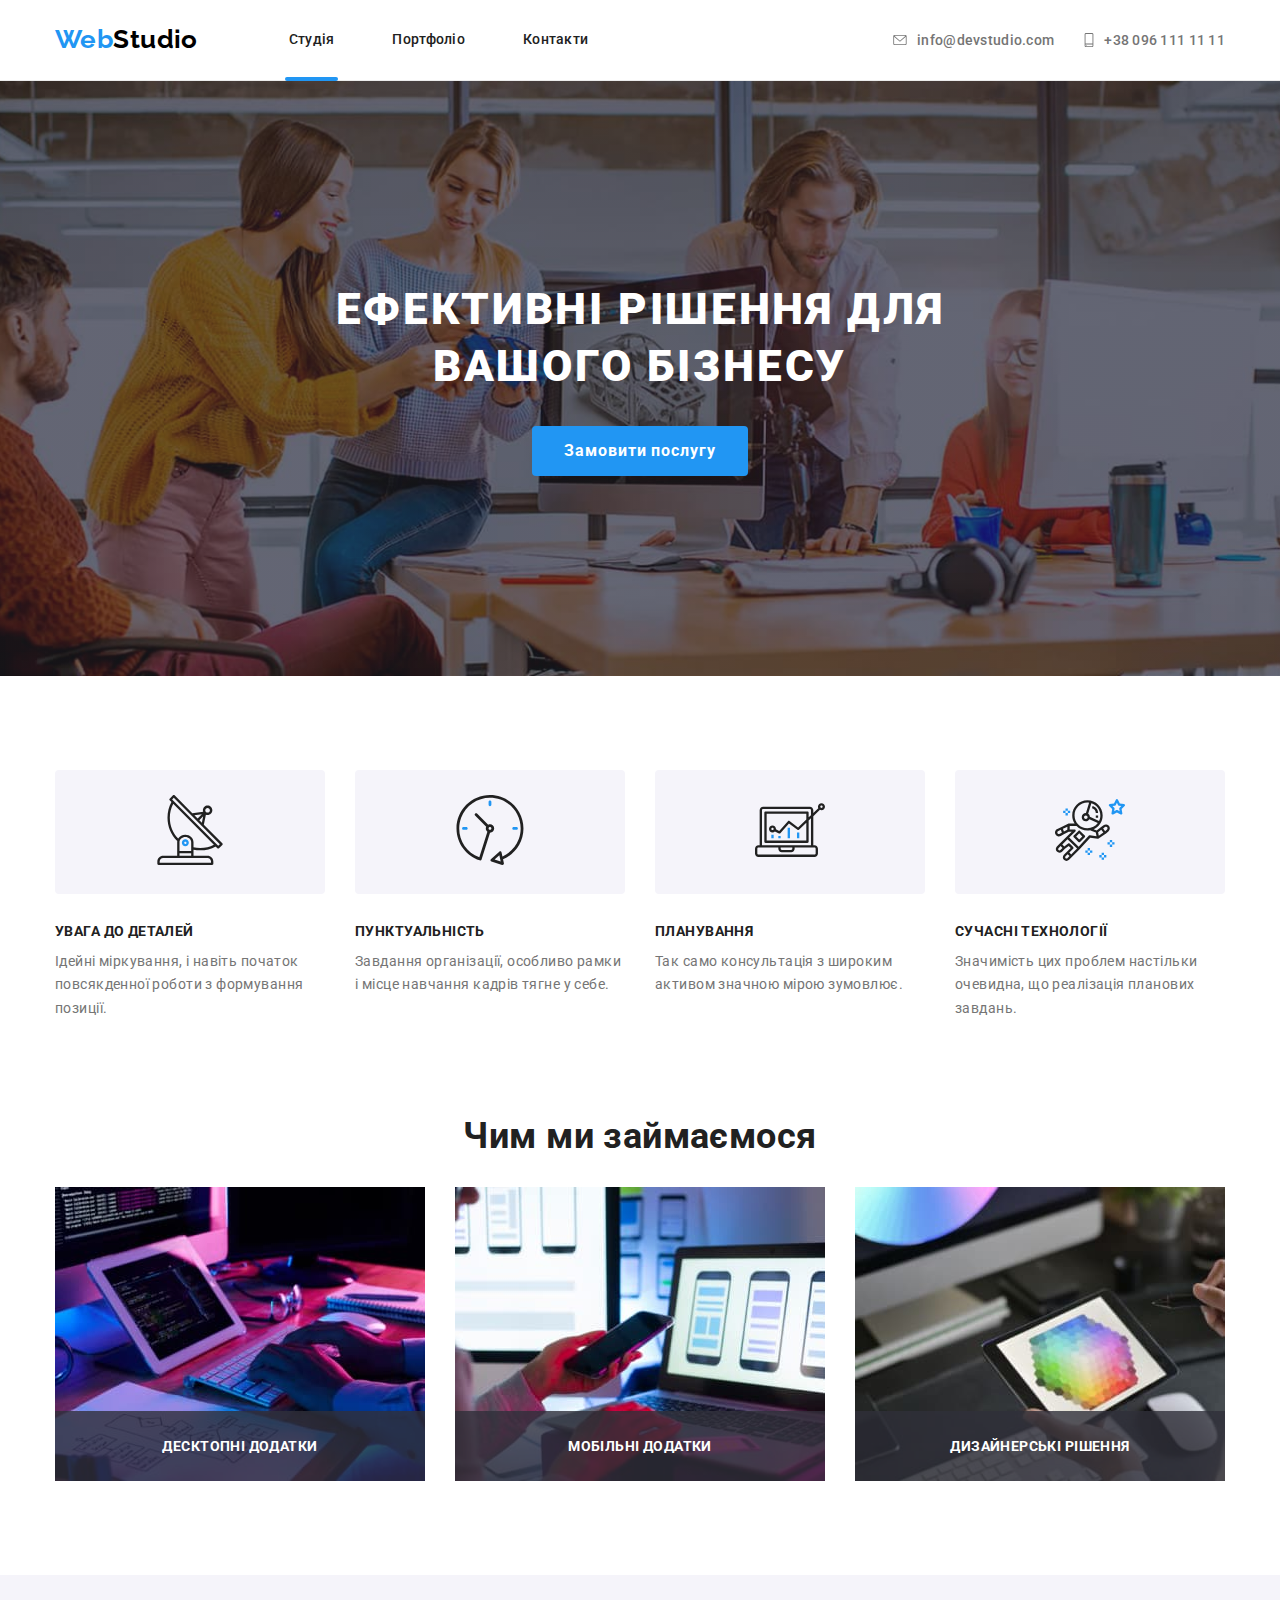
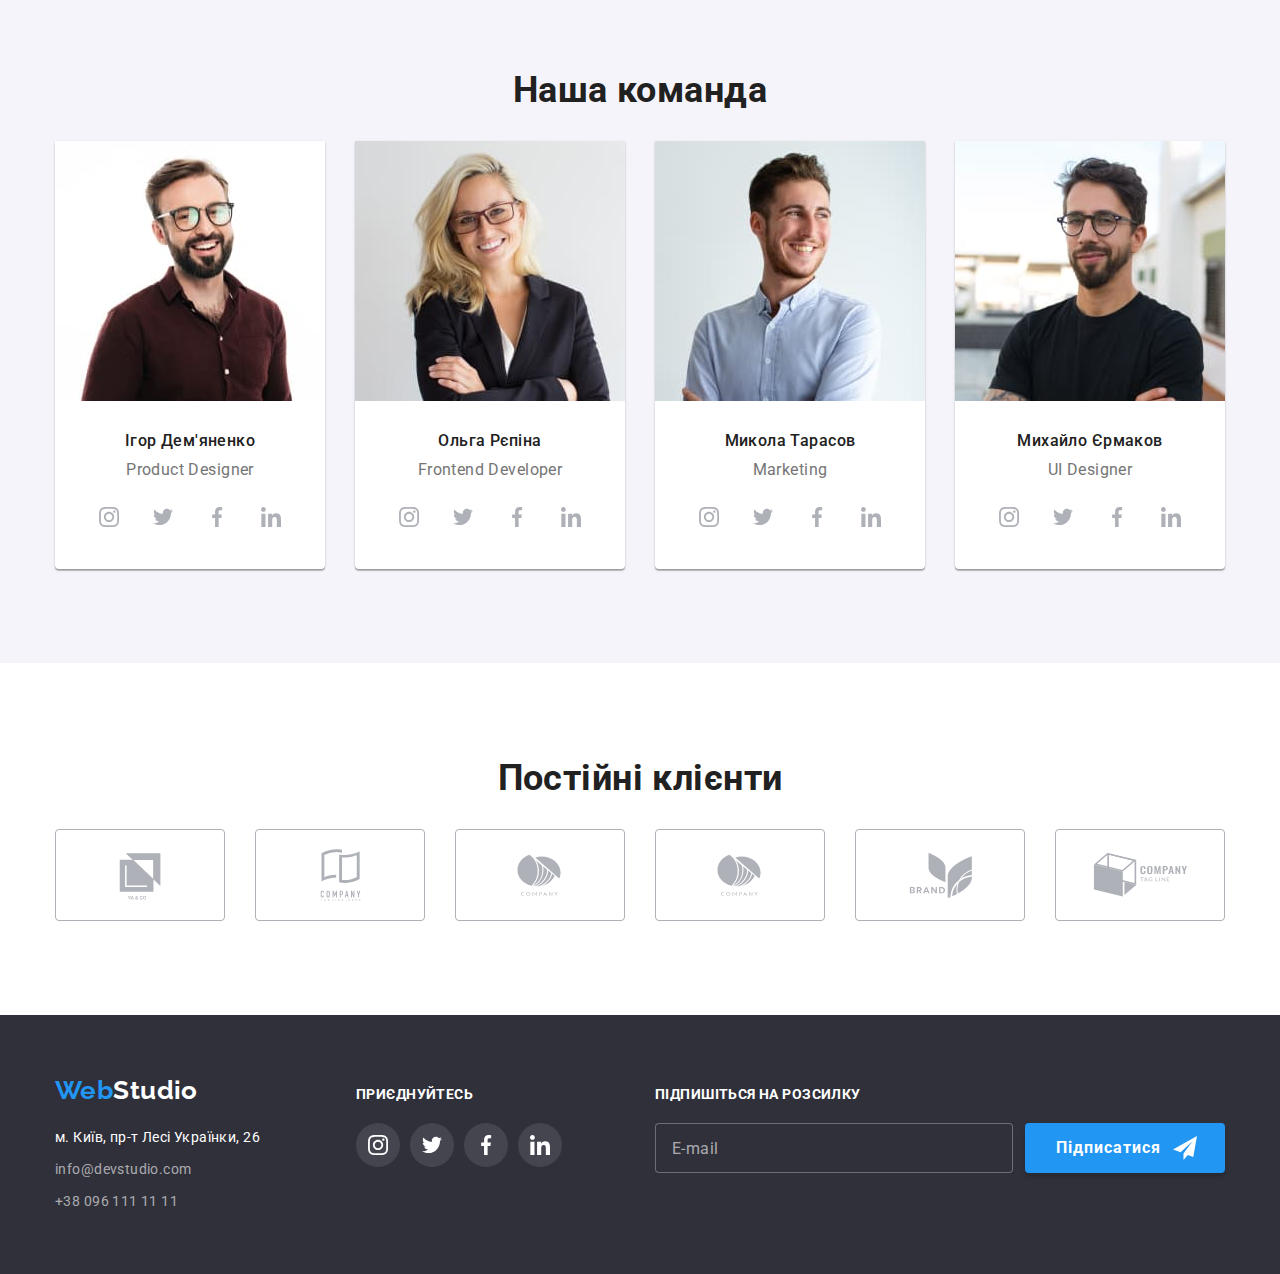
==== commit a3be3f76: "додав фотографії" ====
--- a/index.html
+++ b/index.html
@@ -57,16 +57,20 @@
               <use class="menu" href="./images/icons.svg#menu-close"></use>
             </svg>
           </button>
-          <div class="burger-menu">
-            <ul class="mobile-menu">
-              <li class="mobile-menu__item">
-                <a href="./index.html" class="mobile-menu__link">Студія</a>
-              </li>
-              <li class="mobile-menu__item">
-                <a href="./portfolio.html" class="mobile-menu__link">Портфоліо</a>
-              </li>
-              <li class="mobile-menu__item"><a href="" class="mobile-menu__link">Контакти</a></li>
-            </ul>
+          <div class="container burger-menu">
+            <nav>
+              <ul class="mobile-menu">
+                <li class="mobile-menu__item">
+                  <a href="./index.html" class="mobile-menu__link mobile-menu__link--current"
+                    >Студія</a
+                  >
+                </li>
+                <li class="mobile-menu__item">
+                  <a href="./portfolio.html" class="mobile-menu__link">Портфоліо</a>
+                </li>
+                <li class="mobile-menu__item"><a href="" class="mobile-menu__link">Контакти</a></li>
+              </ul>
+            </nav>
             <ul class="menu-contacts">
               <li class="menu-contacts__item">
                 <a href="tel:+380961111111" class="menu-contacts__tel">+38 096 111 11 11</a>
@@ -201,19 +205,56 @@
           <ul class="flex projects__list">
             <li class="projects__item">
               <div class="projects__overlay">
-                <img src="./images/box-1.jpg" alt="Фото десктопного додатку" width="370" />
+                <picture>
+                  <source
+                    srcset="
+                      ./images/desktop/studio/img1-desktop.jpg    1x,
+                      ./images/desktop/studio/img1-desktop@2x.jpg 2x
+                    "
+                  />
+                  <img
+                    src="./images/desktop/studio/img1-desktop.jpg"
+                    alt="Фото десктопного додатку"
+                    width="370"
+                  />
+                </picture>
+
                 <h3 class="projects__specialty">Десктопні додатки</h3>
               </div>
             </li>
             <li class="projects__item">
               <div class="projects__overlay">
-                <img src="./images/box-2.jpg" alt="Фото мобільного додатку" width="370" />
+                <picture>
+                  <source
+                    srcset="
+                      ./images/desktop/studio/img2-desktop.jpg    1x,
+                      ./images/desktop/studio/img2-desktop@2x.jpg 2x
+                    "
+                  />
+                  <img
+                    src="./images/desktop/studio/img2-desktop.jpg"
+                    alt="Фото десктопного додатку"
+                    width="370"
+                  />
+                </picture>
                 <h3 class="projects__specialty">Мобільні додатки</h3>
               </div>
             </li>
             <li class="projects__item">
               <div class="projects__overlay">
-                <img src="./images/box-3.jpg" alt="фото дизайнерского макету" width="370" />
+                <picture>
+                  <source
+                    srcset="
+                      ./images/desktop/studio/img3-desktop.jpg    1x,
+                      ./images/desktop/studio/img3-desktop@2x.jpg 2x
+                    "
+                  />
+                  <img
+                    src="./images/desktop/studio/img3-desktop.jpg"
+                    alt="Фото десктопного додатку"
+                    width="370"
+                  />
+                </picture>
                 <h3 class="projects__specialty">Дизайнерські рішення</h3>
               </div>
             </li>
@@ -226,7 +267,35 @@
           <h2 class="title">Наша команда</h2>
           <ul class="flex team-list">
             <li class="team-list__item">
-              <img src="./images/img-(1).jpg" alt="Ігор Дем'яненко" width="270" />
+              <picture>
+                <source
+                  srcset="
+                    ./images/desktop/studio/ihordemianenko-desktop.jpg    1x,
+                    ./images/desktop/studio/ihordemianenko-desktop@2x.jpg 2x
+                  "
+                  media="(min-width:1200px)"
+                />
+                <source
+                  srcset="
+                    ./images/tablet/studio/ihordemianenko-tablet.jpg    1x,
+                    ./images/tablet/studio/ihordemianenko-tablet@2x.jpg 2x
+                  "
+                  media="(min-width:768px)"
+                />
+                <source
+                  srcset="
+                    ./images/mob/studio/ihordemianenko-mob.jpg    1x,
+                    ./images/mob/studio/ihordemianenko-mob@2x.jpg 2x
+                  "
+                  media="(max-width:767px)"
+                />
+                <img
+                  src="./images/mob/studio/ihordemianenko-mob.jpg"
+                  alt="Ігор Дем'яненко"
+                  width="450"
+                />
+              </picture>
+
               <div class="team-member">
                 <h3 class="team-member__name">Ігор Дем'яненко</h3>
                 <p lang="en" class="team-member__career">Product Designer</p>
@@ -279,7 +348,30 @@
               </div>
             </li>
             <li class="team-list__item">
-              <img src="./images/img-(2).jpg" alt="Ольга Рєпіна" width="270" />
+              <picture>
+                <source
+                  srcset="
+                    ./images/desktop/studio/olhariepina-desktop.jpg    1x,
+                    ./images/desktop/studio/olhariepina-desktop@2x.jpg 2x
+                  "
+                  media="(min-width:1200px)"
+                />
+                <source
+                  srcset="
+                    ./images/tablet/studio/olhariepina-tablet.jpg    1x,
+                    ./images/tablet/studio/olhariepina-tablet@2x.jpg 2x
+                  "
+                  media="(min-width:768px)"
+                />
+                <source
+                  srcset="
+                    ./images/mob/studio/olhariepina-mob.jpg    1x,
+                    ./images/mob/studio/olhariepina-mob@2x.jpg 2x
+                  "
+                  media="(max-width:767px)"
+                />
+                <img src="./images/mob/studio/olhariepina-mob.jpg" alt="Ольга Рєпіна" width="450" />
+              </picture>
               <div class="team-member">
                 <h3 class="team-member__name">Ольга Рєпіна</h3>
                 <p lang="en" class="team-member__career">Frontend Developer</p>
@@ -332,7 +424,35 @@
               </div>
             </li>
             <li class="team-list__item">
-              <img src="./images/img-(3).jpg" alt="Микола Тарасов" width="270" />
+              <picture>
+                <source
+                  srcset="
+                    ./images/desktop/studio/mykolatarasov-desktop.jpg    1x,
+                    ./images/desktop/studio/mykolatarasov-desktop@2x.jpg 2x
+                  "
+                  media="(min-width:1200px)"
+                />
+                <source
+                  srcset="
+                    ./images/tablet/studio/mykolatarasov-tablet.jpg    1x,
+                    ./images/tablet/studio/mykolatarasov-tablet@2x.jpg 2x
+                  "
+                  media="(min-width:768px)"
+                />
+                <source
+                  srcset="
+                    ./images/mob/studio/mykolatarasov-mob.jpg    1x,
+                    ./images/mob/studio/mykolatarasov-mob@2x.jpg 2x
+                  "
+                  media="(max-width:767px)"
+                />
+                <img
+                  src="./images/mob/studio/mykolatarasov-mob.jpg"
+                  alt="Микола Тарасов"
+                  width="450"
+                />
+              </picture>
+
               <div class="team-member">
                 <h3 class="team-member__name">Микола Тарасов</h3>
                 <p lang="en" class="team-member__career">Marketing</p>
@@ -386,7 +506,35 @@
             </li>
 
             <li class="team-list__item">
-              <img src="./images/img-(4).jpg" alt="Михайло Єрмаков" width="270" />
+              <picture>
+                <source
+                  srcset="
+                    ./images/desktop/studio/mykhailoyermakov-desktop.jpg    1x,
+                    ./images/desktop/studio/mykhailoyermakov-desktop@2x.jpg 2x
+                  "
+                  media="(min-width:1200px)"
+                />
+                <source
+                  srcset="
+                    ./images/tablet/studio/mykhailoyermakov-tablet.jpg    1x,
+                    ./images/tablet/studio/mykhailoyermakov-tablet@2x.jpg 2x
+                  "
+                  media="(min-width:768px)"
+                />
+                <source
+                  srcset="
+                    ./images/mob/studio/mykhailoyermakov-mob.jpg    1x,
+                    ./images/mob/studio/mykhailoyermakov-mob@2x.jpg 2x
+                  "
+                  media="(max-width:767px)"
+                />
+                <img
+                  src="./images/mob/studio/mykhailoyermakov-mob.jpg"
+                  alt="Михайло Єрмаков"
+                  width="450"
+                />
+              </picture>
+
               <div class="team-member">
                 <h3 class="team-member__name">Михайло Єрмаков</h3>
                 <p lang="en" class="team-member__career">UI Designer</p>
@@ -645,8 +793,7 @@
       </div>
     </div>
     <script src="./js/modal.js"></script>
-    <script src="./js/menu.js"></script>
-    <script src="./js/body-padding.js"></script>
+    <script src="./js/menu.js"></script>    
     <script src="./js/speaker-form.js"></script>
   </body>
 </html>
--- a/css/main.min.css
+++ b/css/main.min.css
@@ -1 +1 @@
-:root{--main-bcg-color: #ffffff;--main-text-color: #757575;--title-color: #212121;--hero-title: #ffffff;--logo-web-color: #2196f3;--studio-header: #000000;--studio-footer: #ffffff;--button-text-color: #ffffff;--adress-text-color: #ffffff;--contacts-text-color: rgba(255, 255, 255, 0.6);--hero-bcg: #2f303a;--features-bcg: #f5f4fa;--progects-title-bgc-color: rgba(47, 48, 58, 0.8);--team-bcg: #f5f4fa;--hover-color: #2196f3;--button-bcg: #2196f3;--button-hover: #188ce8;--border-color: #ececec;--card-border: #eeeeee;--social-network-color: #afb1b8;--icons-color: #afb1b8;--default-transition: cubic-bezier(0.4, 0, 0.2, 1)}.portfolio,.filter,.adress-list,.clients-list,.social-networks,.contacts,.navigation,.menu-social,.menu-contacts,.mobile-menu,.flex{list-style:none;padding:0;margin:0}.portfolio__link,.adress-list__link,.footer__logo,.clients__link,.form-policy__link,.social-network__link,.contacts__link,.navigation__link,.header__logo,.menu-social__link,.menu-contacts__mail,.menu-contacts__tel{text-decoration:none}.footer__logo,.header__logo{font-family:"Raleway",sans-serif;font-weight:700;font-size:24px;line-height:1.1666666667;color:var(--logo-web-color)}@media screen and (min-width: 1200px){.footer__logo,.header__logo{font-size:26px;line-height:1.1923076923}}body{font-family:"Roboto",sans-serif;color:var(--main-text-color);font-size:14px;line-height:1.14;letter-spacing:.03em;background-color:var(--main-bcg-color)}img{display:block;max-width:100%;max-width:100%;height:auto;margin:0 auto}.visually-hidden{position:absolute;white-space:nowrap;width:1px;height:1px;overflow:hidden;border:0;padding:0;clip:rect(0 0 0 0);clip-path:inset(50%);margin:-1px}.flex{display:flex;flex-wrap:wrap}.title{margin-top:0;margin-bottom:30px;color:var(--title-color);font-size:28px;line-height:1.1785714286;text-align:center}@media screen and (min-width: 1200px){.title{font-size:36px;line-height:1.1666666667}}.section{padding-top:60px;padding-bottom:60px}@media screen and (min-width: 1200px){.section{padding-top:94px;padding-bottom:94px}}.container{width:100%;margin:0 auto;padding:0 15px}@media screen and (min-width: 480px){.container{width:480px}}@media screen and (min-width: 768px){.container{width:768px}}@media screen and (min-width: 1200px){.container{width:1200px}}.menu-button{display:inline-block;margin:0;padding:0;border:none;background-color:rgba(0,0,0,0);fill:currentColor;transition:color 250ms var(--default-transition)}@media screen and (min-width: 768px){.menu-button{display:none}}.menu-button:hover,.menu-button:focus{color:var(--hover-color)}.menu-container{position:fixed;top:0;left:0;width:100vw;height:100vh;padding:48px 40px;background-color:#fff;z-index:999;transform:translateX(100%);transition:transform 250ms ease-in-out}.menu-container.is-open{transform:translateX(0)}.menu-container .menu-toggle{position:absolute;top:10px;right:15px;color:#212121;fill:currentColor;border:none;background-color:rgba(0,0,0,0);transition:color 250ms var(--default-transition)}.menu-container .menu-toggle:hover,.menu-container .menu-toggle:focus{color:var(--hover-color)}.burger-menu{height:100%;display:flex;flex-direction:column}.mobile-menu__item+.mobile-menu__item{margin-top:32px}.mobile-menu__link{display:block;text-decoration:none;font-weight:500;font-size:40px;line-height:1.175;letter-spacing:.02em;color:#212121;transition:color 250ms var(--default-transition)}.mobile-menu__link:hover,.mobile-menu__link:focus{color:var(--hover-color)}.menu-contacts{margin-top:auto}.menu-contacts__item+.menu-contacts__item{margin-top:32px}.menu-contacts__tel{display:block;font-weight:500;font-size:34px;line-height:1.1764705882;letter-spacing:.02em;color:var(--hover-color)}.menu-contacts__mail{display:block;font-weight:500;font-size:24px;line-height:1.1666666667;letter-spacing:.02em;color:var(--main-text-color)}.menu-social{margin-top:64px;display:flex;justify-content:center;gap:20px}.menu-social__link{font-weight:500;font-size:18px;line-height:1.2222222222;letter-spacing:.02em;color:var(--hover-color)}.header{position:fixed;z-index:2;width:100%;top:0;left:0;background-color:var(--main-bcg-color);border-bottom:1px solid var(--border-color)}.header-container{display:flex;align-items:flex-start}.header__logo{padding-top:16px;padding-bottom:16px}@media screen and (min-width: 768px){.header__logo{padding-top:26px;padding-bottom:26px}}@media screen and (min-width: 1200px){.header__logo{padding-top:24px;padding-bottom:25px}}.header__studio{color:var(--studio-header)}.navigation-wrap{width:100%;display:flex;align-items:center;justify-content:space-between}@media screen and (min-width: 768px){.navigation-wrap{justify-content:flex-start;width:0}}.navigation{display:none}@media screen and (min-width: 768px){.navigation{display:flex;margin-left:87px}}.navigation__item+.navigation__item{margin-left:50px}.navigation__link{display:block;padding-top:32px;padding-bottom:32px;padding-right:4px;padding-left:4px;font-weight:500;letter-spacing:.02em;color:var(--title-color);transition:color 250ms var(--default-transition)}.navigation__link:hover,.navigation__link:focus{color:var(--hover-color)}.navigation__link--current{position:relative}.navigation__link--current::after{position:absolute;content:"";bottom:-1px;left:0;width:100%;height:4px;background:var(--hover-color);border-radius:2px}.contacts{display:none}@media screen and (min-width: 768px){.contacts{display:flex;flex-direction:column;margin-left:auto;padding:21px 0;gap:10px}}@media screen and (min-width: 1200px){.contacts{flex-direction:row;margin-left:auto;padding:0;gap:30px}}.contacts__link{display:flex;align-items:center;font-weight:500;font-size:12px;line-height:1.1666666667;letter-spacing:.02em;color:var(--main-text-color);transition:color 250ms var(--default-transition)}@media screen and (min-width: 1200px){.contacts__link{padding-top:32px;padding-bottom:32px;font-size:14px;line-height:1.1428571429}}.contacts__link:hover,.contacts__link:focus{color:var(--hover-color)}.contacts__icon{margin-right:10px;fill:currentColor}.button,.subscribe__button,.form-button{display:flex;display:inline-block;align-items:center;width:200px;height:50px;margin:0 auto;padding:0;border-radius:4px;border:0px;cursor:pointer;font-family:inherit;font-weight:700;font-size:16px;line-height:1.875;letter-spacing:.06em;background:var(--button-bcg);color:var(--button-text-color);transition:background-color 250ms var(--default-transition)}.button:hover,.subscribe__button:hover,.form-button:hover,.button:focus,.subscribe__button:focus,.form-button:focus{background-color:var(--button-hover)}@media screen and (min-width: 1200px){.button,.subscribe__button,.form-button{width:216px}}.social-networks{display:flex;align-items:center;justify-content:center}.social-networks__item{border-radius:50%}.social-networks__item+.social-networks__item{margin-left:10px}.social-network__link{display:block;width:44px;height:44px;padding:12px;border-radius:50%;color:var(--icons-color);transition:color 250ms var(--default-transition),background-color 250ms var(--default-transition)}.social-network__icon{fill:currentColor}.social-network__link:hover,.social-network__link:focus{color:var(--button-text-color);background-color:var(--hover-color)}.backdrop{position:fixed;top:0;left:0;width:100%;height:100%;z-index:2;background:linear-gradient(rgba(47, 48, 58, 0.4), rgba(47, 48, 58, 0.4));opacity:1;transition:opacity 1000ms var(--default-transition)}.backdrop.is-hidden{opacity:0;pointer-events:none}.backdrop.is-hidden .modal{opacity:0;transform:translate(-50%, -50%) scale(0.6) rotateY(180deg)}.modal{position:absolute;top:50%;left:50%;max-width:450px;width:100%;min-height:609px;height:100%;background-color:var(--main-bcg-color);box-shadow:0px 1px 3px rgba(0,0,0,.12),0px 1px 1px rgba(0,0,0,.14),0px 2px 1px rgba(0,0,0,.2);border-radius:4px;transform:translate(-50%, -50%) scale(1) rotateY(0);transition:opacity 2000ms var(--default-transition),transform 1000ms var(--default-transition)}@media screen and (min-width: 1200px){.modal{max-width:528px;width:100%;max-height:581px;height:100%}}.modal-close{position:absolute;cursor:pointer;top:8px;right:8px;width:30px;height:30px;padding:6px;display:flex;flex-direction:row;align-items:center;justify-content:center;background-color:var(--main-bcg-color);border:1px solid rgba(0,0,0,.1);border-radius:50%;transition:fill 250ms var(--default-transition),border-color 250ms var(--default-transition)}.modal-close:hover,.modal-close:focus{border-color:var(--hover-color);fill:var(--hover-color)}.modal-close__icon{margin-top:1px}.form{max-width:450px;width:100%;height:609px;background-color:#fff;margin-right:auto;margin-left:auto;padding:40px;border-radius:4px}@media screen and (min-width: 1200px){.form{max-width:528px;width:100%;max-height:581px;height:100%}}.form-title{margin:0;margin-bottom:12px;font-weight:700;font-size:20px;line-height:1.5;text-align:center;letter-spacing:.03em;color:#212121}@media screen and (min-width: 1200px){.form-title{line-height:1.15}}.form-field,.form-label{font-size:12px;line-height:1.1666666667;letter-spacing:.01em}.form-field{position:relative;display:flex;flex-direction:column-reverse;justify-content:flex-start;align-items:flex-start}.form-input{width:100%;height:40px;margin:0;padding:12px 42px;font-size:14px;line-height:1.1666666667;outline:none;margin-top:4px;margin-bottom:10px;border:1px solid rgba(33,33,33,.2);border-radius:4px;transition:border-color 250ms var(--default-transition)}.form-textarea:focus,.form-input:focus{border:1px solid var(--hover-color)}.form-input:focus-within{border:1px solid var(--hover-color)}.form-input:focus~.form-icon{fill:var(--hover-color)}.form-icon{position:absolute;top:29px;left:12px;color:var(--title-color);fill:currentColor;transition:fill 250ms var(--default-transition)}.form-textarea{width:100%;height:120px;padding:12px 16px;margin-top:4px;margin-bottom:20px;resize:none;font-size:12px;line-height:1.1666666667;letter-spacing:.01em;outline:none;border:1px solid rgba(33,33,33,.2);border-radius:4px;transition:border-color 250ms var(--default-transition)}.form-textarea::-webkit-input-placeholder{margin:0;font-size:12px;line-height:1.1666666667;letter-spacing:.01em;color:rgba(117,117,117,.5)}.form-checkbox{appearance:none}.form-policy__text{font-size:12px;line-height:1.1666666667;letter-spacing:.03em}@media screen and (min-width: 1200px){.form-policy__text{font-size:14px;line-height:1.7142857143}}.form-policy__icon{display:inline-block;position:relative;top:3px;width:16px;height:15px;margin-right:7px;border-radius:2px;border:2px solid var(--title-color);transition:background-color 250ms var(--default-transition),border-color 250ms var(--default-transition),background-image 250ms var(--default-transition)}.form-checkbox:checked+.form-policy__icon{display:inline-block;width:16px;height:15px;border-color:var(--hover-color);background-color:var(--hover-color);background-image:url("../images/check.svg");background-size:contain;background-origin:border-box}.form-policy__link{font-size:12px;line-height:1.1666666667;letter-spacing:.03em;text-decoration-line:underline;color:#2196f3}@media screen and (min-width: 1200px){.form-policy__link{font-size:14px;line-height:1.7142857143}}.form-button{margin-top:30px;display:block;margin-right:auto;margin-left:auto;width:200px}.hero{text-align:center;background-color:var(--hero-bcg)}.hero__background{width:100%;height:400px;margin:0 auto;padding:118px 0;background-image:linear-gradient(rgba(47, 48, 58, 0.4), rgba(47, 48, 58, 0.4)),url("../images/bcg.jpg");background-size:cover;background-position:center;background-repeat:no-repeat}@media screen and (min-width: 768px){.hero__background{max-width:1200px;width:100%}}@media screen and (min-width: 1200px){.hero__background{max-width:1600px;width:100%;height:600px;padding:200px 0}}.hero__title{max-width:360px;font-weight:900;font-size:26px;line-height:1.6153846154;letter-spacing:.06em;text-transform:uppercase;margin:0 auto;margin-bottom:30px;color:var(--hero-title)}@media screen and (min-width: 1200px){.hero__title{font-size:44px;line-height:1.3043478261;max-width:696px}}.features-list{gap:30px}.features-list__item{width:100%}@media screen and (min-width: 480px){.features-list__item{width:100%}}@media screen and (min-width: 768px){.features-list__item{width:calc((100% - 30px)/2)}}@media screen and (min-width: 1200px){.features-list__item{width:calc((100% - 90px)/4)}}.features-list__icon{fill:var(--title-color);text-align:center;padding:25px 100px;margin-bottom:30px;background-color:var(--features-bcg);border-radius:4px}.features-list__title{margin-top:0;margin-bottom:10px;color:var(--title-color);font-size:14px;text-transform:uppercase;text-align:center}@media screen and (min-width: 768px){.features-list__title{text-align:left}}@media screen and (min-width: 1200px){.features-list__title{text-align:left}}.features-list__text{margin-top:0;margin-bottom:0;line-height:1.7}.projects{padding-top:0;display:none}@media screen and (min-width: 1200px){.projects{display:block}}.projects__overlay{position:relative;z-index:1}.projects__specialty{position:absolute;left:0;bottom:0;width:100%;font-size:14px;line-height:1.1428571429;margin:0;padding:27px 0;text-align:center;letter-spacing:.03em;text-transform:uppercase;color:var(--hero-title);background-color:var(--progects-title-bgc-color)}.projects__item{width:calc((100% - 60px)/3)}.projects__item+.projects__item{margin-left:30px}.team{background-color:var(--team-bcg)}.team-list{gap:30px;justify-content:center}.team-list__item{text-align:center;background-color:var(--main-bcg-color);box-shadow:0px 1px 3px rgba(0,0,0,.12),0px 1px 1px rgba(0,0,0,.14),0px 2px 1px rgba(0,0,0,.2);border-radius:0px 0px 4px 4px;width:100%}@media screen and (min-width: 480px){.team-list__item{width:100%}}@media screen and (min-width: 768px){.team-list__item{width:calc((100% - 60px)/2)}}@media screen and (min-width: 1200px){.team-list__item{width:calc((100% - 90px)/4)}}.team-member{padding:30px 10px}.team-member__name{margin-top:0;margin-bottom:10px;color:var(--title-color);font-weight:500;font-size:16px;line-height:1.2}.team-member__career{font-size:16px;line-height:1.2;margin-top:0;margin-bottom:16px}.clients-list{display:flex;justify-content:center;gap:30px}.clients__item{width:70%;text-align:center}@media screen and (min-width: 480px){.clients__item{width:calc((100% - 60px)/2)}}@media screen and (min-width: 768px){.clients__item{width:calc((100% - 90px)/3)}}@media screen and (min-width: 1200px){.clients__item{width:calc((100% - 150px)/6)}}.clients__link{display:block;width:100%;height:92px;border:1px solid var(--icons-color);border-radius:4px;padding:16px 0;color:var(--icons-color);transition:color 250ms var(--default-transition),border-color 250ms var(--default-transition),border-color 250ms var(--default-transition),border-color 250ms var(--default-transition)}@media screen and (min-width: 480px){.clients__link{padding:16px 52px}}@media screen and (min-width: 768px){.clients__link{padding:16px 60px}}@media screen and (min-width: 1200px){.clients__link{padding:16px 32px}}.clients__link:hover,.clients__link:focus{color:var(--hover-color);border-color:var(--hover-color)}.clients__icon{fill:currentColor}.footer{background-color:var(--hero-bcg);padding-top:60px;padding-bottom:60px}.footer-flex{display:flex;justify-content:center;gap:60px}@media screen and (min-width: 1200px){.footer-flex{gap:0}}.footer .footer-adress{text-align:center}@media screen and (min-width: 1200px){.footer .footer-adress{text-align:left}}.footer__logo{display:inline-block;margin-bottom:20px}.footer__studio{color:var(--studio-footer)}.adress-list{text-align:center;width:231px}@media screen and (min-width: 1200px){.adress-list{text-align:left;margin-right:70px}}.adress-list__item+.adress-list__item{margin-top:8px}.adress-list__link{display:inline-block;font-style:normal;line-height:1.7;color:var(--contacts-text-color);transition:color 250ms var(--default-transition)}.adress-list__link:hover,.adress-list__link:focus{color:var(--hover-color)}.adress-list__adress{color:var(--adress-text-color)}.social-network__link--footer{background-color:rgba(255,255,255,.1);color:var(--button-text-color);fill:var(--button-text-color)}.join{text-align:center;font-weight:700;font-size:14px;line-height:1.14;letter-spacing:.03em;text-transform:uppercase;color:var(--hero-title);margin-top:0;margin-bottom:20px}@media screen and (min-width: 1200px){.join{margin-top:12px;text-align:left}}.subscribe{flex-grow:2}@media screen and (min-width: 1200px){.subscribe{margin-left:93px}}@media screen and (min-width: 1200px){.subscribe .subsctibe__wrap{display:flex;flex-wrap:wrap;justify-content:center}}.subscribe__label{display:flex;flex-wrap:wrap;flex-direction:column;text-align:center;width:100%}@media screen and (min-width: 1200px){.subscribe__label{width:358px;margin-bottom:0}}.subscribe__title{font-weight:700;font-size:14px;line-height:1.14;letter-spacing:.03em;text-transform:uppercase;color:var(--hero-title);text-align:center;margin-bottom:20px}@media screen and (min-width: 1200px){.subscribe__title{text-align:left;margin-top:12px}}.subscribe__input{height:50px;max-width:450px;width:100%;margin:0;margin-bottom:20px;padding-top:15px;padding-bottom:15px;padding-left:16px;font-size:16px;line-height:1.25;letter-spacing:.03em;color:rgba(255,255,255,.6);outline:none;background-color:var(--hero-bcg);border:1px solid rgba(255,255,255,.3);border-radius:4px;align-self:center}@media screen and (min-width: 480px){.subscribe__input{width:450px}}@media screen and (min-width: 1200px){.subscribe__input{width:358px;margin-bottom:0}}.subscribe__input::-webkit-input-placeholder{font-size:16px;line-height:1.25;letter-spacing:.03em;color:rgba(255,255,255,.6)}.subscribe__button{display:block;text-align:left;padding-left:31px;position:relative;width:200px;align-self:flex-end;margin-bottom:20px;box-shadow:0px 4px 4px rgba(0,0,0,.15)}@media screen and (min-width: 1200px){.subscribe__button{margin-left:12px;margin-bottom:0}}.subscribe__button::after{position:absolute;content:"";right:28px;bottom:13px;width:24px;height:24px;margin-left:10px;background-image:url("../images/send.svg")}.filter{display:flex;flex-wrap:wrap;margin-bottom:50px;gap:8px}@media screen and (min-width: 768px){.filter{justify-content:center}}.button--small{width:100%;height:100%;padding:6px 22px;font-weight:500;font-size:16px;line-height:1.62;letter-spacing:.03em;color:var(--title-color);background-color:var(--team-bcg);box-shadow:0px 4px 4px rgba(0,0,0,.25),0px 1px 2px rgba(0,0,0,.08),0px 2px 2px rgba(0,0,0,.12);transition:color 250ms var(--default-transition),background-color 250ms var(--default-transition)}.button--small:hover,.button--small:focus{background-color:var(--hover-color);color:var(--button-text-color)}.portfolio{display:flex;flex-wrap:wrap;gap:30px}.portfolio__item{transition:box-shadow 250ms var(--default-transition);border-radius:4px}@media screen and (min-width: 480px){.portfolio__item{width:calc(100% - 30px)}}@media screen and (min-width: 768px){.portfolio__item{width:calc((100% - 60px)/2)}}@media screen and (min-width: 1200px){.portfolio__item{width:calc((100% - 60px)/3)}}.portfolio .porfolio__text{position:absolute;left:0;top:0;width:100%;height:100%;margin:0;padding:63px 24px;font-size:18px;line-height:1.5555555556;letter-spacing:.03em;transform:translateY(100%);color:var(--button-text-color);background-color:var(--hover-color);transition:transform 250ms var(--default-transition)}.portfolio-overlay{position:relative;overflow:hidden}.portfolio__item:hover{box-shadow:0px 1px 1px rgba(0,0,0,.12),0px 4px 4px rgba(0,0,0,.06),1px 4px 6px rgba(0,0,0,.16)}.portfolio__link:hover .porfolio__text,.portfolio__link:focus .porfolio__text{transform:translateY(0)}.card{padding:20px 24px;border:1px solid var(--card-border);border-top:none;display:flex;flex-direction:column;align-items:stretch;flex-grow:1}.card__title{color:var(--title-color);font-size:18px;line-height:2;letter-spacing:.06em;margin-top:0;margin-bottom:4px}.card__category{font-size:16px;line-height:1.88;color:var(--main-text-color);margin-top:0;margin-bottom:0}/*# sourceMappingURL=main.min.css.map */+:root{--main-bcg-color: #ffffff;--main-text-color: #757575;--title-color: #212121;--hero-title: #ffffff;--logo-web-color: #2196f3;--studio-header: #000000;--studio-footer: #ffffff;--button-text-color: #ffffff;--adress-text-color: #ffffff;--contacts-text-color: rgba(255, 255, 255, 0.6);--hero-bcg: #2f303a;--features-bcg: #f5f4fa;--progects-title-bgc-color: rgba(47, 48, 58, 0.8);--team-bcg: #f5f4fa;--hover-color: #2196f3;--button-bcg: #2196f3;--button-hover: #188ce8;--border-color: #ececec;--card-border: #eeeeee;--social-network-color: #afb1b8;--icons-color: #afb1b8;--default-transition: cubic-bezier(0.4, 0, 0.2, 1)}.portfolio,.filter,.adress-list,.clients-list,.social-networks,.contacts,.navigation,.menu-social,.menu-contacts,.mobile-menu,.flex{list-style:none;padding:0;margin:0}.portfolio__link,.adress-list__link,.footer__logo,.clients__link,.form-policy__link,.social-network__link,.contacts__link,.navigation__link,.header__logo,.menu-social__link,.menu-contacts__mail,.menu-contacts__tel{text-decoration:none}.footer__logo,.header__logo{font-family:"Raleway",sans-serif;font-weight:700;font-size:24px;line-height:1.1666666667;color:var(--logo-web-color)}@media screen and (min-width: 1200px){.footer__logo,.header__logo{font-size:26px;line-height:1.1923076923}}body{font-family:"Roboto",sans-serif;color:var(--main-text-color);font-size:14px;line-height:1.14;letter-spacing:.03em;background-color:var(--main-bcg-color)}img{display:block;max-width:100%;height:auto;margin:0 auto}.visually-hidden{position:absolute;white-space:nowrap;width:1px;height:1px;overflow:hidden;border:0;padding:0;clip:rect(0 0 0 0);clip-path:inset(50%);margin:-1px}.flex{display:flex;flex-wrap:wrap}.title{margin-top:0;margin-bottom:30px;color:var(--title-color);font-size:28px;line-height:1.1785714286;text-align:center}@media screen and (min-width: 1200px){.title{font-size:36px;line-height:1.1666666667}}.section{padding-top:60px;padding-bottom:60px}@media screen and (min-width: 1200px){.section{padding-top:94px;padding-bottom:94px}}.container{width:100%;margin:0 auto;padding:0 15px}@media screen and (min-width: 480px){.container{width:480px}}@media screen and (min-width: 768px){.container{width:768px}}@media screen and (min-width: 1200px){.container{width:1200px}}.menu-button{display:inline-block;margin:0;padding:0;border:none;background-color:rgba(0,0,0,0);fill:currentColor;transition:color 250ms var(--default-transition)}@media screen and (min-width: 768px){.menu-button{display:none}}.menu-button:hover,.menu-button:focus{color:var(--hover-color)}.menu-container{position:fixed;z-index:2;top:0;left:0;width:100vw;height:100vh;padding:48px 25px;background-color:#fff;transform:translateX(100%);transition:transform 250ms ease-in-out}.menu-container.is-open{transform:translateX(0)}.menu-container .menu-toggle{position:absolute;top:10px;right:15px;color:#212121;fill:currentColor;border:none;background-color:rgba(0,0,0,0);transition:color 250ms var(--default-transition)}.menu-container .menu-toggle:hover,.menu-container .menu-toggle:focus{color:var(--hover-color)}@media screen and (min-width: 768px){.menu-container .menu-toggle{display:none}}.burger-menu{height:100%;display:flex;flex-direction:column}.mobile-menu__item+.mobile-menu__item{margin-top:32px}.mobile-menu__link{display:block;text-decoration:none;font-weight:500;font-size:40px;line-height:1.175;letter-spacing:.02em;color:#212121;transition:color 250ms var(--default-transition)}@media screen and (min-width: 768px){.mobile-menu__link{display:none}}.mobile-menu__link:hover,.mobile-menu__link:focus{color:var(--hover-color)}.mobile-menu__link--current{color:var(--hover-color)}.menu-contacts{margin-top:auto}.menu-contacts__item+.menu-contacts__item{margin-top:32px}.menu-contacts__tel{display:block;font-weight:500;font-size:34px;line-height:1.1764705882;letter-spacing:.02em;color:var(--hover-color)}.menu-contacts__mail{display:block;font-weight:500;font-size:24px;line-height:1.1666666667;letter-spacing:.02em;color:var(--main-text-color)}.menu-social{margin-top:64px;display:flex;flex-wrap:wrap;justify-content:center;gap:20px}.menu-social__link{font-weight:500;font-size:18px;line-height:1.2222222222;letter-spacing:.02em;color:var(--hover-color)}.header{width:100%;background-color:var(--main-bcg-color);border-bottom:1px solid var(--border-color)}.header-container{display:flex;align-items:flex-start}.header__logo{padding-top:16px;padding-bottom:16px}@media screen and (min-width: 768px){.header__logo{padding-top:26px;padding-bottom:26px}}@media screen and (min-width: 1200px){.header__logo{padding-top:24px;padding-bottom:25px}}.header__studio{color:var(--studio-header)}.navigation-wrap{width:100%;display:flex;align-items:center;justify-content:space-between}@media screen and (min-width: 768px){.navigation-wrap{justify-content:flex-start;width:0}}.navigation{display:none}@media screen and (min-width: 768px){.navigation{display:flex;margin-left:87px}}.navigation__item+.navigation__item{margin-left:50px}.navigation__link{display:block;padding-top:32px;padding-bottom:32px;padding-right:4px;padding-left:4px;font-weight:500;letter-spacing:.02em;color:var(--title-color);transition:color 250ms var(--default-transition)}.navigation__link:hover,.navigation__link:focus{color:var(--hover-color)}.navigation__link--current{position:relative}.navigation__link--current::after{position:absolute;content:"";bottom:-1px;left:0;width:100%;height:4px;background:var(--hover-color);border-radius:2px}.contacts{display:none}@media screen and (min-width: 768px){.contacts{display:flex;flex-direction:column;margin-left:auto;padding:21px 0;gap:10px}}@media screen and (min-width: 1200px){.contacts{flex-direction:row;margin-left:auto;padding:0;gap:30px}}.contacts__link{display:flex;align-items:center;font-weight:500;font-size:12px;line-height:1.1666666667;letter-spacing:.02em;color:var(--main-text-color);transition:color 250ms var(--default-transition)}@media screen and (min-width: 1200px){.contacts__link{padding-top:32px;padding-bottom:32px;font-size:14px;line-height:1.1428571429}}.contacts__link:hover,.contacts__link:focus{color:var(--hover-color)}.contacts__icon{margin-right:10px;fill:currentColor}.button,.subscribe__button,.form-button{display:flex;display:inline-block;align-items:center;width:200px;height:50px;margin:0 auto;padding:0;border-radius:4px;border:0px;cursor:pointer;font-family:inherit;font-weight:700;font-size:16px;line-height:1.875;letter-spacing:.06em;background:var(--button-bcg);color:var(--button-text-color);transition:background-color 250ms var(--default-transition)}.button:hover,.subscribe__button:hover,.form-button:hover,.button:focus,.subscribe__button:focus,.form-button:focus{background-color:var(--button-hover)}@media screen and (min-width: 1200px){.button,.subscribe__button,.form-button{width:216px}}.social-networks{display:flex;align-items:center;justify-content:center}.social-networks__item{border-radius:50%}.social-networks__item+.social-networks__item{margin-left:10px}.social-network__link{display:block;width:44px;height:44px;padding:12px;border-radius:50%;color:var(--icons-color);transition:color 250ms var(--default-transition),background-color 250ms var(--default-transition)}.social-network__icon{fill:currentColor}.social-network__link:hover,.social-network__link:focus{color:var(--button-text-color);background-color:var(--hover-color)}.backdrop{position:fixed;top:0;left:0;width:100%;height:100%;z-index:2;background:linear-gradient(rgba(47, 48, 58, 0.4), rgba(47, 48, 58, 0.4));opacity:1;transition:opacity 1000ms var(--default-transition)}.backdrop.is-hidden{opacity:0;pointer-events:none}.backdrop.is-hidden .modal{opacity:0;transform:translate(-50%, -50%) scale(0.6) rotateY(180deg)}.modal{position:absolute;top:50%;left:50%;max-width:450px;width:100%;max-height:609px;height:100%;background-color:var(--main-bcg-color);box-shadow:0px 1px 3px rgba(0,0,0,.12),0px 1px 1px rgba(0,0,0,.14),0px 2px 1px rgba(0,0,0,.2);border-radius:4px;transform:translate(-50%, -50%) scale(1) rotateY(0);transition:opacity 2000ms var(--default-transition),transform 1000ms var(--default-transition)}@media screen and (min-width: 1200px){.modal{max-width:528px;width:100%;max-height:581px;height:100%}}.modal-close{position:absolute;cursor:pointer;top:8px;right:8px;width:30px;height:30px;padding:6px;display:flex;flex-direction:row;align-items:center;justify-content:center;background-color:var(--main-bcg-color);border:1px solid rgba(0,0,0,.1);border-radius:50%;transition:fill 250ms var(--default-transition),border-color 250ms var(--default-transition)}.modal-close:hover,.modal-close:focus{border-color:var(--hover-color);fill:var(--hover-color)}.modal-close__icon{margin-top:1px}.form{max-width:450px;width:100%;height:609px;background-color:#fff;margin-right:auto;margin-left:auto;padding:40px;border-radius:4px}@media screen and (min-width: 1200px){.form{max-width:528px;width:100%;max-height:581px;height:100%}}.form-title{margin:0;margin-bottom:12px;font-weight:700;font-size:20px;line-height:1.5;text-align:center;letter-spacing:.03em;color:#212121}@media screen and (min-width: 1200px){.form-title{line-height:1.15}}.form-field,.form-label{font-size:12px;line-height:1.1666666667;letter-spacing:.01em}.form-field{position:relative;display:flex;flex-direction:column-reverse;justify-content:flex-start;align-items:flex-start}.form-input{width:100%;height:40px;margin:0;padding:12px 42px;font-size:14px;line-height:1.1666666667;outline:none;margin-top:4px;margin-bottom:10px;border:1px solid rgba(33,33,33,.2);border-radius:4px;transition:border-color 250ms var(--default-transition)}.form-textarea:focus,.form-input:focus{border:1px solid var(--hover-color)}.form-input:focus-within{border:1px solid var(--hover-color)}.form-input:focus~.form-icon{fill:var(--hover-color)}.form-icon{position:absolute;top:29px;left:12px;color:var(--title-color);fill:currentColor;transition:fill 250ms var(--default-transition)}.form-textarea{width:100%;height:120px;padding:12px 16px;margin-top:4px;margin-bottom:20px;resize:none;font-size:12px;line-height:1.1666666667;letter-spacing:.01em;outline:none;border:1px solid rgba(33,33,33,.2);border-radius:4px;transition:border-color 250ms var(--default-transition)}.form-textarea::-webkit-input-placeholder{margin:0;font-size:12px;line-height:1.1666666667;letter-spacing:.01em;color:rgba(117,117,117,.5)}.form-checkbox{appearance:none}.form-policy__text{font-size:12px;line-height:1.1666666667;letter-spacing:.03em}@media screen and (min-width: 1200px){.form-policy__text{font-size:14px;line-height:1.7142857143}}.form-policy__icon{display:inline-block;position:relative;top:3px;width:16px;height:15px;margin-right:7px;border-radius:2px;border:2px solid var(--title-color);transition:background-color 250ms var(--default-transition),border-color 250ms var(--default-transition),background-image 250ms var(--default-transition)}.form-checkbox:checked+.form-policy__icon{display:inline-block;width:16px;height:15px;border-color:var(--hover-color);background-color:var(--hover-color);background-image:url("../images/check.svg");background-size:contain;background-origin:border-box}.form-policy__link{font-size:12px;line-height:1.1666666667;letter-spacing:.03em;text-decoration-line:underline;color:#2196f3}@media screen and (min-width: 1200px){.form-policy__link{font-size:14px;line-height:1.7142857143}}.form-button{margin-top:30px;display:block;margin-right:auto;margin-left:auto;width:200px}.hero{text-align:center;background-color:var(--hero-bcg)}.hero__background{padding:118px 0;background-image:linear-gradient(rgba(47, 48, 58, 0.4), rgba(47, 48, 58, 0.4)),url("../images/mob/studio/header-mob.jpg");background-size:cover;background-position:center;background-repeat:no-repeat;flex-grow:1}@media screen and (min-width: 480px){.hero__background{background-image:linear-gradient(rgba(47, 48, 58, 0.4), rgba(47, 48, 58, 0.4)),url("../images/mob/studio/header-mob.jpg")}}@media screen and (min-width: 480px)and (min-device-pixel-ratio: 2),screen and (min-width: 480px)and (min-resolution: 192dpi),screen and (min-width: 480px)and (min-resolution: 2dppx){.hero__background{background-image:linear-gradient(rgba(47, 48, 58, 0.4), rgba(47, 48, 58, 0.4)),url("../images/mob/studio/header-mob@2x.jpg")}}@media screen and (min-width: 768px){.hero__background{background-image:linear-gradient(rgba(47, 48, 58, 0.4), rgba(47, 48, 58, 0.4)),url("../images/tablet/studio/header-tablet.jpg")}}@media screen and (min-width: 768px)and (min-device-pixel-ratio: 2),screen and (min-width: 768px)and (min-resolution: 192dpi),screen and (min-width: 768px)and (min-resolution: 2dppx){.hero__background{background-image:linear-gradient(rgba(47, 48, 58, 0.4), rgba(47, 48, 58, 0.4)),url("../images/tablet/studio/header-tablet@2x.jpg")}}@media screen and (min-width: 1200px){.hero__background{padding:200px 0;background-image:linear-gradient(rgba(47, 48, 58, 0.4), rgba(47, 48, 58, 0.4)),url("../images/desktop/studio/header-desktop.jpg")}}@media screen and (min-width: 1200px)and (min-device-pixel-ratio: 2),screen and (min-width: 1200px)and (min-resolution: 192dpi),screen and (min-width: 1200px)and (min-resolution: 2dppx){.hero__background{background-image:linear-gradient(rgba(47, 48, 58, 0.4), rgba(47, 48, 58, 0.4)),url("../images/desktop/studio/header-desktop@2x.jpg")}}.hero__title{max-width:360px;font-weight:900;font-size:26px;line-height:1.6153846154;letter-spacing:.06em;text-transform:uppercase;margin:0 auto;margin-bottom:30px;color:var(--hero-title)}@media screen and (min-width: 1200px){.hero__title{font-size:44px;line-height:1.3043478261;max-width:696px}}.features-list{gap:30px}.features-list__item{width:100%}@media screen and (min-width: 480px){.features-list__item{width:100%}}@media screen and (min-width: 768px){.features-list__item{width:calc((100% - 30px)/2)}}@media screen and (min-width: 1200px){.features-list__item{width:calc((100% - 90px)/4)}}.features-list__icon{fill:var(--title-color);text-align:center;padding:25px 100px;margin-bottom:30px;background-color:var(--features-bcg);border-radius:4px}.features-list__title{margin-top:0;margin-bottom:10px;color:var(--title-color);font-size:14px;text-transform:uppercase;text-align:center}@media screen and (min-width: 768px){.features-list__title{text-align:left}}@media screen and (min-width: 1200px){.features-list__title{text-align:left}}.features-list__text{margin-top:0;margin-bottom:0;line-height:1.7}.projects{padding-top:0;display:none}@media screen and (min-width: 1200px){.projects{display:block}}.projects__overlay{position:relative;z-index:1}.projects__specialty{position:absolute;left:0;bottom:0;width:100%;font-size:14px;line-height:1.1428571429;margin:0;padding:27px 0;text-align:center;letter-spacing:.03em;text-transform:uppercase;color:var(--hero-title);background-color:var(--progects-title-bgc-color)}.projects__item{width:calc((100% - 60px)/3)}.projects__item+.projects__item{margin-left:30px}.team{background-color:var(--team-bcg)}.team-list{gap:30px;justify-content:center}.team-list__item{text-align:center;background-color:var(--main-bcg-color);box-shadow:0px 1px 3px rgba(0,0,0,.12),0px 1px 1px rgba(0,0,0,.14),0px 2px 1px rgba(0,0,0,.2);border-radius:0px 0px 4px 4px;width:100%}@media screen and (min-width: 480px){.team-list__item{width:100%}}@media screen and (min-width: 768px){.team-list__item{width:calc((100% - 60px)/2)}}@media screen and (min-width: 1200px){.team-list__item{width:calc((100% - 90px)/4)}}.team-member{padding:30px 10px}.team-member__name{margin-top:0;margin-bottom:10px;color:var(--title-color);font-weight:500;font-size:16px;line-height:1.2}.team-member__career{font-size:16px;line-height:1.2;margin-top:0;margin-bottom:16px}.clients-list{display:flex;justify-content:center;gap:30px}.clients__item{width:70%;text-align:center}@media screen and (min-width: 480px){.clients__item{width:calc((100% - 60px)/2)}}@media screen and (min-width: 768px){.clients__item{width:calc((100% - 90px)/3)}}@media screen and (min-width: 1200px){.clients__item{width:calc((100% - 150px)/6)}}.clients__link{display:block;width:100%;height:92px;border:1px solid var(--icons-color);border-radius:4px;padding:16px 0;color:var(--icons-color);transition:color 250ms var(--default-transition),border-color 250ms var(--default-transition),border-color 250ms var(--default-transition),border-color 250ms var(--default-transition)}@media screen and (min-width: 480px){.clients__link{padding:16px 52px}}@media screen and (min-width: 768px){.clients__link{padding:16px 60px}}@media screen and (min-width: 1200px){.clients__link{padding:16px 32px}}.clients__link:hover,.clients__link:focus{color:var(--hover-color);border-color:var(--hover-color)}.clients__icon{fill:currentColor}.footer{background-color:var(--hero-bcg);padding-top:60px;padding-bottom:60px}.footer-flex{display:flex;justify-content:center;gap:60px}@media screen and (min-width: 1200px){.footer-flex{gap:0}}.footer .footer-adress{text-align:center}@media screen and (min-width: 1200px){.footer .footer-adress{text-align:left}}.footer__logo{display:inline-block;margin-bottom:20px}.footer__studio{color:var(--studio-footer)}.adress-list{text-align:center;width:231px}@media screen and (min-width: 1200px){.adress-list{text-align:left;margin-right:70px}}.adress-list__item+.adress-list__item{margin-top:8px}.adress-list__link{display:inline-block;font-style:normal;line-height:1.7;color:var(--contacts-text-color);transition:color 250ms var(--default-transition)}.adress-list__link:hover,.adress-list__link:focus{color:var(--hover-color)}.adress-list__adress{color:var(--adress-text-color)}.social-network__link--footer{background-color:rgba(255,255,255,.1);color:var(--button-text-color);fill:var(--button-text-color)}.join{text-align:center;font-weight:700;font-size:14px;line-height:1.14;letter-spacing:.03em;text-transform:uppercase;color:var(--hero-title);margin-top:0;margin-bottom:20px}@media screen and (min-width: 1200px){.join{margin-top:12px;text-align:left}}.subscribe{flex-grow:2}@media screen and (min-width: 1200px){.subscribe{margin-left:93px}}@media screen and (min-width: 1200px){.subscribe .subsctibe__wrap{display:flex;flex-wrap:wrap;justify-content:center}}.subscribe__label{display:flex;flex-wrap:wrap;flex-direction:column;text-align:center;width:100%}@media screen and (min-width: 1200px){.subscribe__label{width:358px;margin-bottom:0}}.subscribe__title{font-weight:700;font-size:14px;line-height:1.14;letter-spacing:.03em;text-transform:uppercase;color:var(--hero-title);text-align:center;margin-bottom:20px}@media screen and (min-width: 1200px){.subscribe__title{text-align:left;margin-top:12px}}.subscribe__input{height:50px;max-width:450px;width:100%;margin:0;margin-bottom:20px;padding-top:15px;padding-bottom:15px;padding-left:16px;font-size:16px;line-height:1.25;letter-spacing:.03em;color:rgba(255,255,255,.6);outline:none;background-color:var(--hero-bcg);border:1px solid rgba(255,255,255,.3);border-radius:4px;align-self:center}@media screen and (min-width: 480px){.subscribe__input{width:450px}}@media screen and (min-width: 1200px){.subscribe__input{width:358px;margin-bottom:0}}.subscribe__input::-webkit-input-placeholder{font-size:16px;line-height:1.25;letter-spacing:.03em;color:rgba(255,255,255,.6)}.subscribe__button{display:block;text-align:left;padding-left:31px;position:relative;width:200px;align-self:flex-end;margin-bottom:20px;box-shadow:0px 4px 4px rgba(0,0,0,.15)}@media screen and (min-width: 1200px){.subscribe__button{margin-left:12px;margin-bottom:0}}.subscribe__button::after{position:absolute;content:"";right:28px;bottom:13px;width:24px;height:24px;margin-left:10px;background-image:url("../images/send.svg")}.filter{display:flex;flex-wrap:wrap;margin-bottom:50px;gap:8px}@media screen and (min-width: 768px){.filter{justify-content:center}}.button--small{width:100%;height:100%;padding:6px 22px;font-weight:500;font-size:16px;line-height:1.62;letter-spacing:.03em;color:var(--title-color);background-color:var(--team-bcg);box-shadow:0px 4px 4px rgba(0,0,0,.25),0px 1px 2px rgba(0,0,0,.08),0px 2px 2px rgba(0,0,0,.12);transition:color 250ms var(--default-transition),background-color 250ms var(--default-transition)}.button--small:hover,.button--small:focus{background-color:var(--hover-color);color:var(--button-text-color)}.portfolio{display:flex;flex-wrap:wrap;gap:30px}.portfolio__item{transition:box-shadow 250ms var(--default-transition);border-radius:4px}@media screen and (min-width: 480px){.portfolio__item{width:calc(100% - 30px)}}@media screen and (min-width: 768px){.portfolio__item{width:calc((100% - 60px)/2)}}@media screen and (min-width: 1200px){.portfolio__item{width:calc((100% - 60px)/3)}}.portfolio .porfolio__text{position:absolute;left:0;top:0;width:100%;height:100%;margin:0;padding:63px 24px;font-size:18px;line-height:1.5555555556;letter-spacing:.03em;transform:translateY(100%);color:var(--button-text-color);background-color:var(--hover-color);transition:transform 250ms var(--default-transition)}.portfolio-overlay{position:relative;overflow:hidden}.portfolio__link{display:flex;flex-direction:column;height:100%}.portfolio__item:hover{box-shadow:0px 1px 1px rgba(0,0,0,.12),0px 4px 4px rgba(0,0,0,.06),1px 4px 6px rgba(0,0,0,.16)}.portfolio__link:hover .porfolio__text,.portfolio__link:focus .porfolio__text{transform:translateY(0)}.card{padding:20px 24px;border:1px solid var(--card-border);border-top:none;flex-grow:1}.card__title{color:var(--title-color);font-size:18px;line-height:2;letter-spacing:.06em;margin-top:0;margin-bottom:4px}.card__category{font-size:16px;line-height:1.88;color:var(--main-text-color);margin-top:0;margin-bottom:0}/*# sourceMappingURL=main.min.css.map */